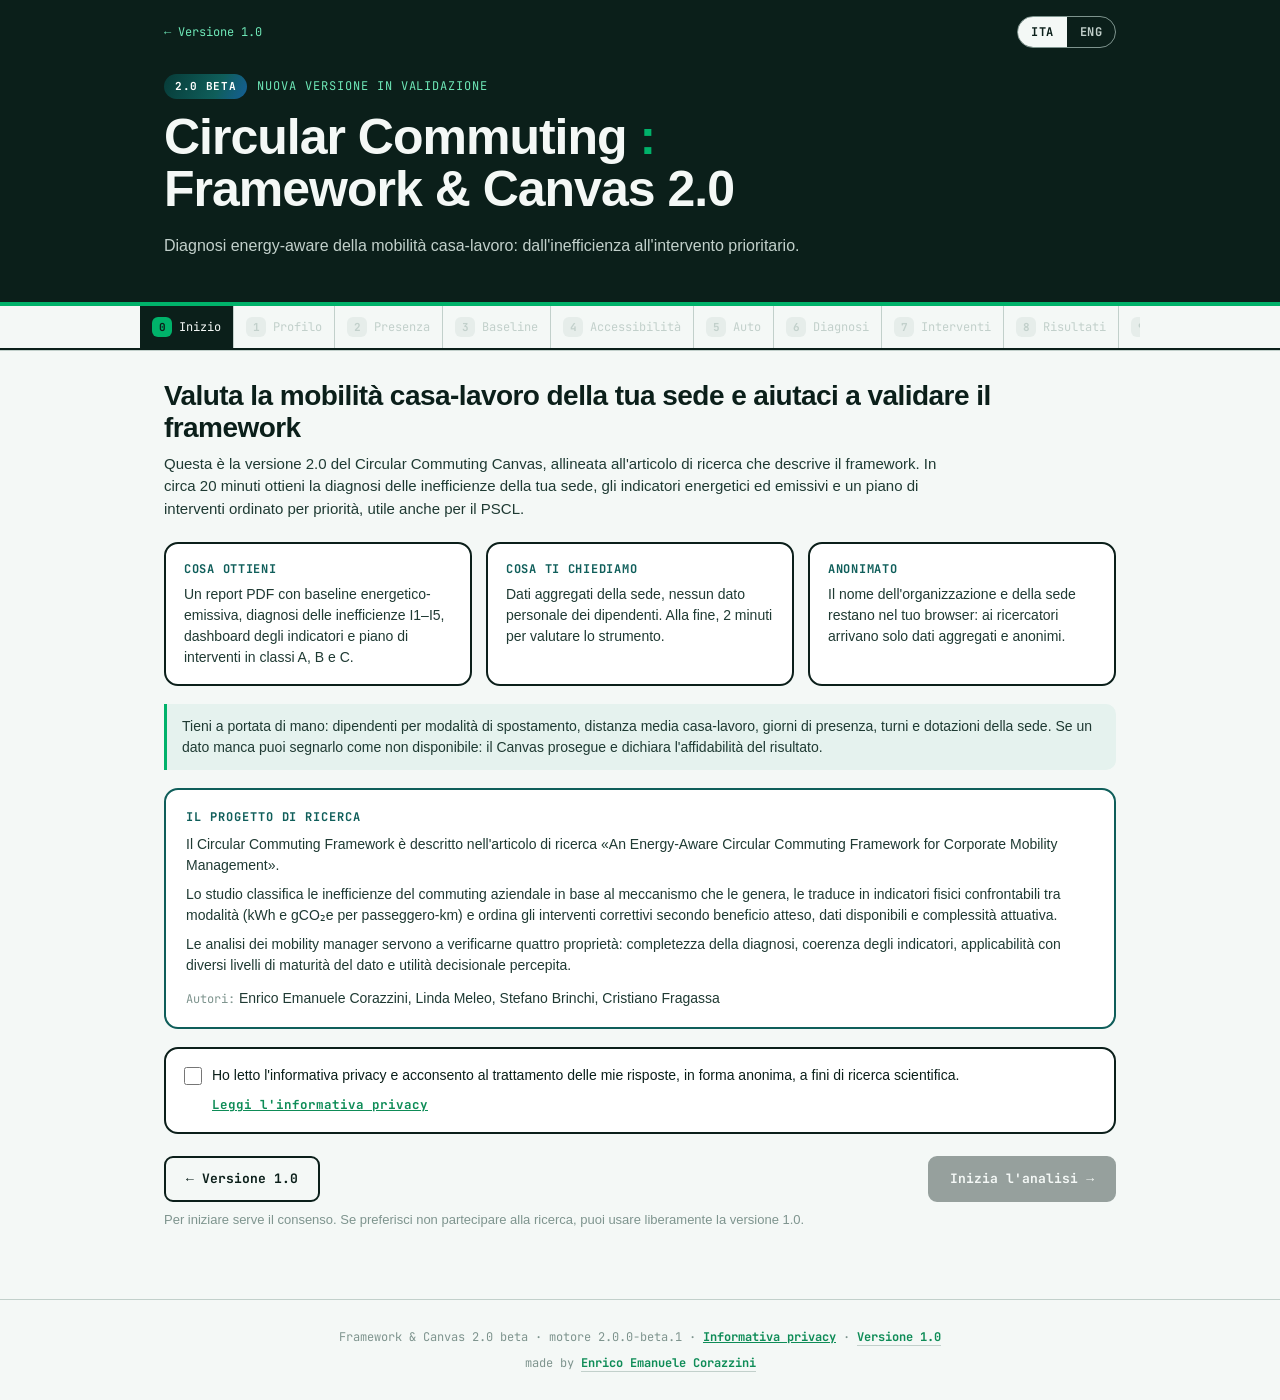
==== beta/index.html @ a517e2e7 "Beta 2.0 per la validazione del framework e banner in home - beta/: Canvas guidato in 10 passaggi, I" ====
<!DOCTYPE html>
<html lang="it">
<head>
<meta charset="UTF-8">
<meta name="viewport" content="width=device-width, initial-scale=1.0">
<title>Circular Commuting Framework &amp; Canvas 2.0 beta</title>
<meta name="description" content="Diagnosi energy-aware della mobilità casa-lavoro e prioritizzazione degli interventi. Versione 2.0 in validazione con i mobility manager.">
<link rel="preload" href="../assets/fonts/inter-400.woff2" as="font" type="font/woff2" crossorigin>
<link rel="preload" href="../assets/fonts/inter-800.woff2" as="font" type="font/woff2" crossorigin>
<link rel="stylesheet" href="beta.css">
</head>
<body>

<header class="top">
  <div class="wrap top-row">
    <a class="backlink" href="../" data-i18n="hero.v1">← Versione 1.0</a>
    <div class="lang" role="group" aria-label="Lingua / Language">
      <button type="button" data-lang="it" aria-pressed="true">ITA</button><button type="button" data-lang="en" aria-pressed="false">ENG</button>
    </div>
  </div>
  <div class="wrap hero">
    <div class="eyebrow"><span class="beta-pill">2.0 beta</span><span data-i18n="hero.eyebrow">nuova versione in validazione</span></div>
    <h1>Circular Commuting <span class="c">:</span><br>Framework &amp; Canvas 2.0</h1>
    <p class="sub" data-i18n="hero.sub">Diagnosi energy-aware della mobilità casa-lavoro: dall'inefficienza all'intervento prioritario.</p>
  </div>
</header>

<nav class="stepper" id="stepper" aria-label="Canvas"></nav>

<main class="wrap" id="app">
  <noscript><p class="empty">Per usare il Canvas serve JavaScript. / JavaScript is required to use the Canvas.</p></noscript>
</main>

<footer>
  <div><span data-i18n="footer.beta"></span> · <button type="button" class="linkbtn inline" data-action="privacy" data-i18n="footer.privacy">Informativa privacy</button> · <a href="../" data-i18n="footer.v1">Versione 1.0</a></div>
  <div class="made">made by <a href="https://linktr.ee/corazzini" target="_blank" rel="noopener">Enrico Emanuele Corazzini</a></div>
</footer>

<dialog id="privacy" aria-labelledby="privacy-title"></dialog>
<div id="print-root"></div>

<script src="engine.js"></script>
<script src="i18n.js"></script>
<script src="app.js"></script>
</body>
</html>
---- beta/beta.css ----
/* Circular Commuting 2.0 beta — stesso design system della versione 1.0 */
@font-face{font-family:'Inter';font-style:normal;font-weight:400;font-display:swap;src:url(../assets/fonts/inter-400.woff2) format('woff2')}
@font-face{font-family:'Inter';font-style:normal;font-weight:500;font-display:swap;src:url(../assets/fonts/inter-500.woff2) format('woff2')}
@font-face{font-family:'Inter';font-style:normal;font-weight:700;font-display:swap;src:url(../assets/fonts/inter-700.woff2) format('woff2')}
@font-face{font-family:'Inter';font-style:normal;font-weight:800;font-display:swap;src:url(../assets/fonts/inter-800.woff2) format('woff2')}
@font-face{font-family:'JetBrains Mono';font-style:normal;font-weight:400;font-display:swap;src:url(../assets/fonts/jetbrains-mono-400.woff2) format('woff2')}
@font-face{font-family:'JetBrains Mono';font-style:normal;font-weight:700;font-display:swap;src:url(../assets/fonts/jetbrains-mono-700.woff2) format('woff2')}

:root{
  --paper:#F4F8F6;--paper-deep:#E6EDEA;--ink:#0B1F1A;--ink-soft:#1F3A33;
  --stone:#7E948E;--stone-light:#C2D0CB;--signal:#00B26A;--signal-deep:#0E8C57;
  --mint:#6EE7B7;--forest:#0F5E5A;--forest-deep:#073B38;--forest-soft:#1A7B76;
  --lime:#C8FF6B;--sky:#2E8BFF;--sky-deep:#1A5FCF;--sky-soft:#BBE0FF;--ice:#E5F2EE;--coral:#FF7A59;
  --font:'Inter','Helvetica Neue',Arial,sans-serif;
  --mono:'JetBrains Mono',ui-monospace,'SF Mono',Menlo,monospace;
  --wave:linear-gradient(115deg,#073B38 0%,#0F5E5A 22%,#1A5FCF 45%,#1A7B76 68%,#0B7550 85%,#073B38 100%);
}
*{box-sizing:border-box;margin:0;padding:0}
body{font-family:var(--font);background:var(--paper);color:var(--ink);line-height:1.5;-webkit-font-smoothing:antialiased}
[hidden]{display:none!important}
.wrap{max-width:1000px;margin:0 auto;padding-inline:24px}
.mono{font-family:var(--mono)}
.eyebrow{font-family:var(--mono);font-size:12px;letter-spacing:.08em;text-transform:uppercase;color:var(--stone)}
a{color:var(--signal-deep)}
button,input,select,textarea{font:inherit;color:inherit}

/* ===== TESTATA ===== */
.top{background:var(--ink);color:var(--paper);border-bottom:4px solid var(--signal)}
.top-row{display:flex;justify-content:space-between;align-items:center;gap:12px;padding-block:16px 0}
.backlink{font-family:var(--mono);font-size:12px;color:var(--mint);text-decoration:none}
.backlink:hover{text-decoration:underline}
.lang{display:inline-flex;border:1.5px solid var(--stone);border-radius:999px;overflow:hidden}
.lang button{background:none;border:0;color:var(--stone-light);font-family:var(--mono);font-size:12px;font-weight:700;padding:6px 13px;cursor:pointer;letter-spacing:.04em}
.lang button[aria-pressed="true"]{background:var(--paper);color:var(--ink)}
.lang button:focus-visible{outline:2px solid var(--signal);outline-offset:-2px}
.hero{padding-block:26px 44px}
.hero h1{font-size:clamp(28px,5vw,50px);font-weight:800;letter-spacing:-.02em;line-height:1.05;margin-top:12px}
.hero h1 .c{color:var(--signal)}
.hero .sub{color:var(--stone-light);margin-top:18px;font-size:16px;max-width:680px;line-height:1.55}
.hero .eyebrow{color:var(--mint);display:flex;align-items:center;gap:10px;flex-wrap:wrap}
.beta-pill{display:inline-block;font-family:var(--mono);font-size:11px;font-weight:700;letter-spacing:.06em;text-transform:uppercase;color:#fff;
  padding:4px 11px;border-radius:999px;background:var(--wave);background-size:320% 100%;animation:ccWave 16s ease-in-out infinite alternate}
@keyframes ccWave{0%{background-position:0% 50%}100%{background-position:100% 50%}}

/* ===== STEPPER ===== */
.stepper{position:sticky;top:0;z-index:40;background:var(--paper);border-bottom:2px solid var(--ink);box-shadow:0 1px 0 var(--stone-light)}
.stepper ol{list-style:none;display:flex;max-width:1000px;margin:0 auto;overflow-x:auto;scrollbar-width:none}
.stepper ol::-webkit-scrollbar{display:none}
.stepper li{flex:1 0 auto}
.stepper button{width:100%;background:none;border:0;border-right:1px solid var(--stone-light);padding:11px 12px;font-family:var(--mono);font-size:12px;
  color:var(--ink-soft);cursor:pointer;white-space:nowrap;display:flex;gap:7px;align-items:center;justify-content:center}
.stepper li:last-child button{border-right:0}
.stepper .n{width:20px;height:20px;border-radius:6px;background:var(--paper-deep);display:inline-flex;align-items:center;justify-content:center;font-size:11px;font-weight:700}
.stepper button.done .n{background:var(--mint);color:var(--ink)}
.stepper button:hover:not(:disabled){background:var(--ice)}
.stepper button[aria-current="step"]{background:var(--ink);color:var(--paper)}
.stepper button[aria-current="step"] .n{background:var(--signal);color:var(--ink)}
.stepper button:disabled{color:var(--stone-light);cursor:default}

main.wrap{padding-block:30px 70px}
h2.sec{font-size:28px;font-weight:800;letter-spacing:-.02em;margin-bottom:8px;line-height:1.15}
.lead{color:var(--ink-soft);max-width:780px;margin-bottom:22px;font-size:15px}
.lead.small{font-size:14px;margin-bottom:16px}
.note{font-size:12.5px;color:var(--stone);margin-top:12px;line-height:1.45}
.empty{color:var(--stone);font-size:14px;font-style:italic;margin:10px 0}

/* ===== INTRO ===== */
.icards{display:grid;grid-template-columns:repeat(3,1fr);gap:14px;margin-top:6px}
.icard{border:2px solid var(--ink);border-radius:14px;background:#fff;padding:16px 18px}
.icard-t{font-family:var(--mono);font-size:12px;text-transform:uppercase;letter-spacing:.06em;color:var(--forest);font-weight:700;margin-bottom:6px}
.icard p{font-size:14px;color:var(--ink-soft)}
.tip{background:var(--ice);border-left:3px solid var(--signal);padding:12px 15px;border-radius:0 10px 10px 0;font-size:14px;color:var(--ink-soft);margin:18px 0}
.research{border:2px solid var(--forest);border-radius:14px;background:#fff;padding:18px 20px;margin:18px 0}
.research .eyebrow{color:var(--forest);font-weight:700}
.research p{font-size:14px;color:var(--ink-soft);margin-top:8px}
.authors{font-size:13.5px}
.authors .mono{font-size:12px;color:var(--stone)}
.resume{border:2px solid var(--sky);background:#F0F7FF;border-radius:14px;padding:14px 18px;margin-bottom:18px}
.resume p{font-size:14px;margin-bottom:10px}
.consent{border:2px solid var(--ink);border-radius:14px;background:#fff;padding:16px 18px;margin-top:18px;position:relative}
.check{display:flex;gap:10px;align-items:flex-start;cursor:pointer;font-size:14px}
.check input{width:18px;height:18px;margin-top:2px;accent-color:var(--signal-deep);flex-shrink:0}
.linkbtn{background:none;border:0;color:var(--signal-deep);font-family:var(--mono);font-size:12.5px;font-weight:700;text-decoration:underline;cursor:pointer;margin:10px 0 0 28px}
.linkbtn.inline{margin:0;font-size:12px}
.hp{position:absolute!important;left:-9999px!important;width:1px;height:1px;opacity:0}
.need{font-size:13px;color:var(--stone);margin-top:4px}

/* ===== BLOCCHI E CAMPI ===== */
.block{border:2px solid var(--ink);border-radius:14px;margin-bottom:10px;background:#fff;overflow:hidden}
.block-head{background:var(--forest-deep);color:var(--paper);padding:14px 20px;display:flex;align-items:center;gap:14px}
.block-head .bn{font-family:var(--mono);font-weight:700;background:var(--signal);color:var(--ink);width:36px;height:36px;border-radius:8px;
  display:flex;align-items:center;justify-content:center;font-size:15px;flex-shrink:0}
.block-head .bt{font-weight:700;font-size:17px;flex:1;line-height:1.25}
.block-head .bq{display:block;font-family:var(--mono);font-size:12px;color:var(--mint);font-weight:400;margin-top:3px}
.block-body{padding:20px}
.field{margin-bottom:14px}
.field label{display:block;font-size:13.5px;font-weight:500;margin-bottom:5px;color:var(--ink-soft)}
.field .hint{font-family:var(--mono);font-size:11px;color:var(--stone);font-weight:400}
.field input,.field select,.field textarea,textarea{width:100%;padding:9px 11px;border:1.5px solid var(--stone-light);border-radius:8px;
  font-family:var(--font);font-size:14px;background:var(--paper);color:var(--ink)}
input:focus,select:focus,textarea:focus{outline:none;border-color:var(--signal);background:#fff}
.grid2{display:grid;grid-template-columns:1fr 1fr;gap:0 14px}
.grid3{display:grid;grid-template-columns:1fr 1fr 1fr;gap:0 14px}
.formula{font-family:var(--mono);font-size:12.5px;background:var(--ice);border-left:3px solid var(--signal);padding:9px 13px;border-radius:0 8px 8px 0;margin:10px 0;color:var(--ink-soft)}
.warn{background:#FFF3EE;border:1.5px solid var(--coral);color:#8A3318;padding:10px 13px;border-radius:9px;font-size:13px;margin-top:12px;display:none}
.warn.show{display:block}
.sumline{font-size:12px;color:var(--stone);margin-top:8px}
.sumline .ok{color:var(--signal-deep);font-weight:700}
.sumline .bad{color:#C2410C;font-weight:700}

.radiocards{border:0;margin-top:10px}
.radiocards legend{font-size:14px;font-weight:600;margin-bottom:10px}
.radiocard{position:relative;display:flex;gap:12px;align-items:center;border:1.5px solid var(--stone-light);border-radius:10px;padding:10px 12px;margin-bottom:8px;cursor:pointer;background:var(--paper)}
.radiocard input{position:absolute;opacity:0;pointer-events:none}
.radiocard:focus-within{outline:2px solid var(--signal);outline-offset:1px}
.radiocard.on{border-color:var(--ink);background:#fff;box-shadow:inset 4px 0 0 var(--signal)}
.rc-n{font-family:var(--mono);font-weight:800;width:30px;height:30px;border-radius:8px;background:var(--forest);color:var(--lime);display:flex;align-items:center;justify-content:center;flex-shrink:0}
.rc-b{display:flex;flex-direction:column;font-size:13.5px;line-height:1.35}
.rc-b span{font-family:var(--mono);font-size:11.5px;color:var(--stone);margin-top:2px}

.scorerow{display:grid;grid-template-columns:1fr;gap:6px;padding:11px 0;border-bottom:1px solid var(--ice)}
.scorerow .lbl{font-size:13.5px;font-weight:500}
.scorerow select{padding:9px 10px;border:1.5px solid var(--stone-light);border-radius:7px;font-size:13.5px;background:var(--paper);width:100%}

.scoreout{margin-top:16px;padding:16px 18px;border-radius:12px;background:var(--ink);color:var(--paper);display:none;align-items:center;gap:18px;flex-wrap:wrap}
.scoreout .val{font-family:var(--mono);font-size:34px;font-weight:800;line-height:1}
.scoreout .val .u{font-size:15px;color:var(--stone-light)}
.scoreout .band{flex:1;min-width:180px}
.scoreout .band .name{font-weight:700;font-size:15px}
.scoreout .band .name.crit{color:var(--coral)}
.scoreout .band .name.good{color:var(--mint)}
.scoreout .band .name.mid{color:var(--lime)}
.scoreout .band .reco{font-size:12.5px;color:var(--stone-light);margin-top:3px;font-family:var(--mono)}
.scoreout .bar{flex-basis:100%;height:8px;border-radius:4px;background:rgba(255,255,255,.15);overflow:hidden;margin-top:4px}
.scoreout .bar i{display:block;height:100%;transition:width .3s}

/* baseline */
.tablewrap{overflow-x:auto;margin:10px 0;-webkit-overflow-scrolling:touch}
.grid-table{width:100%;border-collapse:collapse;font-size:13.5px;min-width:520px}
.grid-table th,.grid-table td{padding:6px 8px;border-bottom:1px solid var(--ice);text-align:left;vertical-align:middle}
.grid-table thead th{font-family:var(--mono);font-size:11.5px;color:var(--stone);font-weight:600}
.grid-table tbody th{font-weight:500}
.grid-table input{width:100%;min-width:72px;padding:7px 8px;border:1.5px solid var(--stone-light);border-radius:7px;font-family:var(--mono);font-size:13px;background:var(--paper)}
details.params{margin-top:14px;border:1.5px dashed var(--stone-light);border-radius:10px;padding:10px 12px}
details.params summary{cursor:pointer;font-family:var(--mono);font-size:12.5px;font-weight:700;color:var(--forest)}
.kpibox{display:grid;grid-template-columns:repeat(4,1fr);gap:12px;margin-top:16px}
.kpitile{border-radius:10px;padding:14px;text-align:center;background:var(--forest-deep);color:var(--paper)}
.kpitile .k{font-family:var(--mono);font-size:11px;color:var(--mint);text-transform:uppercase;letter-spacing:.03em}
.kpitile .v{font-family:var(--mono);font-size:24px;font-weight:800;margin-top:4px}
.kpitile .u{font-size:11px;color:var(--stone-light)}

/* diagnosi */
.diag-row{border:1.5px solid var(--stone-light);border-radius:11px;padding:13px 15px;margin-bottom:11px;background:#fff}
.diag-head{display:flex;align-items:center;gap:10px;margin-bottom:4px;flex-wrap:wrap}
.diag-code{font-family:var(--mono);font-weight:700;font-size:13px;color:var(--forest);flex-shrink:0}
.diag-name{font-weight:600;font-size:14.5px;flex:1}
.diag-badge{font-family:var(--mono);font-size:12px;font-weight:700;padding:3px 10px;border-radius:999px}
.diag-badge.b1{background:#EAF7F0;color:var(--signal-deep)}
.diag-badge.b2{background:#D8F0E4;color:var(--signal-deep)}
.diag-badge.b3{background:#FFF3CC;color:#7A5F00}
.diag-badge.b4{background:#FFE0D5;color:#8A3318}
.diag-badge.b5{background:#FFCFC2;color:#8A3318}
.diag-badge.na{background:var(--paper-deep);color:var(--stone)}
.diag-desc{font-size:13px;color:var(--ink-soft);margin-bottom:6px}
.diag-why{font-size:12.5px;color:var(--ink-soft);line-height:1.45;font-family:var(--mono)}
.diag-hint{font-family:var(--mono);font-size:11.5px;color:var(--sky-deep);margin-bottom:8px}
.diag-override{margin-top:9px;display:flex;align-items:center;gap:8px;flex-wrap:wrap;font-size:12.5px;color:var(--stone)}
.diag-override select{padding:6px 8px;border:1.5px solid var(--stone-light);border-radius:6px;font-size:12.5px;background:var(--paper)}
.diag-override input{flex:1;min-width:160px;padding:6px 8px;border:1.5px solid var(--stone-light);border-radius:6px;font-size:12.5px;background:var(--paper)}
.diag-row.edited{border-color:var(--sky)}
.diag-row.edited .diag-code::after{content:" ✎";color:var(--sky-deep)}
.rubric{border:0;margin-top:4px}
.rubric legend{font-family:var(--mono);font-size:11px;text-transform:uppercase;letter-spacing:.06em;color:var(--stone);margin-bottom:6px}
.rubric-opt{display:grid;grid-template-columns:18px 60px 1fr;gap:8px;align-items:center;padding:7px 10px;border:1.5px solid var(--stone-light);border-radius:8px;margin-bottom:6px;font-size:13px;cursor:pointer;background:var(--paper)}
.rubric-opt .mono{font-size:11.5px;color:var(--stone)}
.rubric-opt.on{border-color:var(--ink);background:#fff}
.rubric-opt input{accent-color:var(--signal-deep)}

/* interventi */
.family{margin:22px 0 8px}
.family-head{display:flex;gap:10px;align-items:center;margin-bottom:10px;flex-wrap:wrap}
.intv{border:2px solid var(--ink);border-radius:14px;margin-bottom:14px;background:#fff;overflow:hidden}
.intv.off{border-color:var(--stone-light)}
.ihead{display:flex;gap:10px;align-items:center;padding:12px 16px;background:var(--ice)}
.intv.off .ihead{background:var(--paper)}
.ihead .check{flex:1;align-items:center}
.iname{font-weight:600;font-size:14.5px}
.role{font-family:var(--mono);font-size:10.5px;padding:3px 8px;border-radius:999px;background:var(--paper-deep);color:var(--ink-soft);white-space:nowrap}
.role.primary{background:var(--mint);color:var(--ink)}
.qbody{padding:4px 16px 8px}
.lever{padding:12px 0 4px}
.lever label{font-size:13.5px;font-weight:600;display:block;margin-bottom:6px}
.lever-in{display:flex;align-items:center;gap:8px}
.lever-in input{width:96px;padding:8px 10px;border:1.5px solid var(--stone-light);border-radius:8px;font-family:var(--mono);background:var(--paper)}
.estimate{font-family:var(--mono);font-size:12px;color:var(--forest);background:var(--ice);border-radius:8px;padding:8px 10px;margin:10px 0 4px}
.estimate.muted{color:var(--ink-soft);background:var(--paper-deep)}
.qcard{padding:12px 0;border-bottom:1px solid var(--ice)}
.qcard:last-child{border-bottom:0}
.qcard .q-txt{display:block;font-size:14px;font-weight:600;margin-bottom:7px}
.qcard select{width:100%;padding:9px 11px;border:1.5px solid var(--stone-light);border-radius:8px;font-size:13.5px;background:var(--paper)}
.q-sub{font-family:var(--mono);font-size:11.5px;color:var(--stone);margin-top:5px}
.q-sub:empty{display:none}
.q-sub.alert{color:#8A3318;font-weight:700}
.tagdir{font-family:var(--mono);font-size:10px;padding:2px 7px;border-radius:999px;margin-left:6px;vertical-align:middle;font-weight:400}
.tagdir.up{background:var(--mint);color:var(--ink)}
.tagdir.down{background:#FFE0D5;color:#8A3318}
.ipiout{display:flex;align-items:center;gap:14px;margin:6px 16px 16px;padding:13px 16px;border-radius:10px;background:var(--ink);color:var(--paper);flex-wrap:wrap}
.ipiout .num{font-family:var(--mono);font-size:26px;font-weight:800}
.ipiout .verdict{flex:1;min-width:160px;font-size:13px;color:var(--stone-light)}
.ipiout.pending{background:var(--paper-deep)}
.ipiout.pending .verdict{color:var(--ink-soft)}
.prio{font-family:var(--mono);font-weight:700;font-size:12.5px;padding:5px 12px;border-radius:999px;white-space:nowrap}
.prio.A{background:var(--signal);color:var(--ink)}
.prio.B{background:var(--lime);color:var(--ink)}
.prio.C{background:var(--stone-light);color:var(--ink-soft)}

/* navigazione */
.stepnav{display:flex;justify-content:space-between;align-items:center;gap:12px;margin:22px 0 8px;flex-wrap:wrap}
.stepnav-mid{font-family:var(--mono);font-size:11.5px;color:var(--stone);text-align:center;flex:1}
.actions{display:flex;gap:12px;flex-wrap:wrap;margin-top:8px}
.btn{display:inline-block;padding:11px 20px;border-radius:9px;font-family:var(--mono);font-size:13px;font-weight:700;cursor:pointer;border:2px solid var(--ink);text-decoration:none;transition:.15s;text-align:center}
.btn.primary{background:var(--ink);color:var(--paper)}
.btn.primary:hover:not(:disabled){background:var(--forest)}
.btn.ghost{background:none;color:var(--ink)}
.btn.ghost:hover{background:var(--ice)}
.btn:disabled{opacity:.4;cursor:not-allowed}
.btn:focus-visible{outline:3px solid var(--signal);outline-offset:2px}

/* ===== REPORT ===== */
.report{border:2px solid var(--ink);border-radius:16px;overflow:hidden;background:#fff}
.rep-head{background:var(--ink);color:var(--paper);padding:24px 28px}
.rep-eyebrow{font-family:var(--mono);font-size:11px;letter-spacing:.1em;text-transform:uppercase;color:var(--mint)}
.rep-title{font-size:24px;font-weight:800;letter-spacing:-.01em;margin-top:10px;line-height:1.15}
.rep-date{font-family:var(--mono);font-size:12px;color:var(--stone-light);margin-top:8px}
.rep-section{padding:22px 28px;border-bottom:1px solid var(--paper-deep)}
.rep-h{font-family:var(--mono);font-size:12px;letter-spacing:.06em;text-transform:uppercase;color:var(--forest);font-weight:700;margin-bottom:14px}
.rep-h.sub{margin:20px 0 10px;color:var(--stone)}
.rep-scores{display:grid;grid-template-columns:repeat(3,1fr);gap:12px;margin:8px 0}
.rep-score{border:1.5px solid var(--stone-light);border-radius:11px;padding:12px 14px}
.rep-score .rs-lab{font-family:var(--mono);font-size:11px;color:var(--stone);text-transform:uppercase;letter-spacing:.03em}
.rep-score .rs-val{font-family:var(--mono);font-size:24px;font-weight:800;line-height:1.15;margin:3px 0 4px}
.rep-score .rs-band{font-size:12px;color:var(--ink-soft)}
.rep-score.crit .rs-val{color:#C2410C}
.rep-table{width:100%;border-collapse:collapse;font-size:13px;min-width:460px}
.rep-table th{font-family:var(--mono);font-size:11px;color:var(--stone);text-align:left;padding:6px 8px;border-bottom:1.5px solid var(--stone-light);font-weight:600}
.rep-table td{padding:6px 8px;border-bottom:1px solid var(--paper-deep)}
.rep-table td:not(:first-child),.rep-table th:not(:first-child){text-align:right}
.rep-table tfoot td{font-weight:700;border-bottom:0}
.rep-table select{padding:5px 8px;border:1.5px solid var(--stone-light);border-radius:6px;font-size:12.5px;background:var(--paper)}
.rep-ineff-item{display:flex;align-items:center;gap:12px;padding:9px 0;border-bottom:1px solid var(--paper-deep)}
.rep-ineff-item:last-of-type{border-bottom:0}
.ri-code{font-family:var(--mono);font-weight:700;color:var(--forest);width:30px;flex-shrink:0}
.ri-name{flex:1.4;font-size:13px;min-width:0}
.ri-bar{flex:1;height:12px;border-radius:6px;background:var(--paper-deep);overflow:hidden;min-width:70px}
.ri-bar i{display:block;height:100%;border-radius:6px}
.ri-val{font-family:var(--mono);font-weight:700;font-size:12.5px;width:120px;text-align:right;flex-shrink:0}
.tag{font-style:normal;font-family:var(--mono);font-size:10.5px;color:var(--sky-deep)}
.rep-ipi-row{display:flex;align-items:center;gap:12px;padding:10px 0;border-bottom:1px solid var(--paper-deep)}
.rep-ipi-row .rank{font-family:var(--mono);color:var(--stone);font-size:13px;width:26px;flex-shrink:0}
.rep-ipi-row .rname{flex:1;font-size:13.5px;font-weight:600}
.rep-ipi-row .rsub{display:block;font-family:var(--mono);font-size:11px;color:var(--stone);font-weight:400;margin-top:2px}
.rep-ipi-row .rnum{font-family:var(--mono);font-weight:800;font-size:16px;white-space:nowrap}
.rep-ipi-row .rnum.small{font-size:12.5px;font-weight:700}
.rep-ipi-row.d0 .rname{color:#8A3318}
.rep-foot{padding:16px 28px;background:var(--paper);font-family:var(--mono);font-size:11px;color:var(--stone);text-align:center}

/* ===== VALUTAZIONE ===== */
.likert,.yn{border:0;padding:12px 0;border-bottom:1px solid var(--ice)}
.likert legend,.yn legend{font-size:14.5px;font-weight:600;margin-bottom:8px;float:left;width:100%}
.likert-opts{clear:both;display:grid;grid-template-columns:repeat(5,1fr);gap:6px;max-width:420px}
.likert-opts label,.yn-opts label{position:relative}
.likert-opts input,.yn-opts input{position:absolute;opacity:0}
.likert-opts span,.yn-opts span{display:flex;align-items:center;justify-content:center;height:40px;border:1.5px solid var(--stone-light);border-radius:9px;font-family:var(--mono);font-weight:700;cursor:pointer;background:var(--paper)}
.yn-opts{clear:both;display:flex;gap:8px}
.yn-opts span{padding:0 20px}
.likert-opts input:checked+span,.yn-opts input:checked+span{background:var(--ink);color:var(--paper);border-color:var(--ink)}
.likert-opts input:focus-visible+span,.yn-opts input:focus-visible+span{outline:2px solid var(--signal);outline-offset:2px}
.likert-ends{display:flex;justify-content:space-between;gap:10px;max-width:420px;font-family:var(--mono);font-size:10.5px;color:var(--stone);margin-top:5px}
.yn textarea{margin-top:10px}
.contact{margin-top:16px;padding:14px;border:1.5px dashed var(--stone-light);border-radius:10px}
.contact .field{margin:12px 0 0}
.thanks{border:2px solid var(--ink);border-radius:16px;background:#fff;padding:28px}
.thanks .code{font-size:20px;font-weight:800;margin-top:16px}

/* ===== INFORMATIVA ===== */
dialog#privacy{border:0;border-radius:16px;padding:0;max-width:720px;width:calc(100% - 32px);max-height:calc(100% - 32px);margin:auto;box-shadow:0 20px 60px rgba(0,0,0,.35)}
dialog#privacy::backdrop{background:rgba(11,31,26,.55)}
.dlg{display:flex;flex-direction:column;max-height:calc(100vh - 32px)}
.dlg-head{display:flex;justify-content:space-between;align-items:center;background:var(--ink);color:var(--paper);padding:14px 20px}
.dlg-head h2{font-size:18px}
.dlg-x{background:none;border:0;color:var(--paper);font-size:28px;cursor:pointer;line-height:1;padding:0 4px}
.dlg-body{padding:4px 20px 18px;overflow:auto}
.dlg-body h3{font-size:14px;margin-top:16px}
.dlg-body p{font-size:13.5px;color:var(--ink-soft);margin-top:4px}
.request{margin-top:20px;border-top:2px solid var(--ink);padding-top:4px;position:relative}
.dlg-foot{padding:12px 20px;border-top:1px solid var(--stone-light);text-align:right}

footer{text-align:center;padding:28px 16px;color:var(--stone);font-family:var(--mono);font-size:12px;border-top:1px solid var(--stone-light)}
footer a{color:var(--signal-deep);font-weight:600;text-decoration:none;border-bottom:1px solid var(--stone-light)}
footer .made{margin-top:8px}

#print-root{display:none}

/* ===== MOBILE ===== */
@media(max-width:760px){
  .wrap{padding-inline:16px}
  .hero{padding-block:18px 30px}
  .hero .sub{font-size:14px}
  .stepper .l{display:none}
  .stepper [aria-current="step"] .l{display:inline}
  .icards{grid-template-columns:1fr}
  .grid2,.grid3{grid-template-columns:1fr}
  .kpibox{grid-template-columns:1fr 1fr}
  .rep-scores{grid-template-columns:1fr 1fr}
  .block-body{padding:16px}
  .block-head{padding:12px 15px}
  .rep-head,.rep-section{padding:18px}
  .ri-val{width:auto}
  .rep-ineff-item{flex-wrap:wrap}
  .ri-name{flex-basis:calc(100% - 42px)}
  .stepnav .btn{flex:1}
  .stepnav-mid{order:-1;flex-basis:100%}
  input,select,textarea{font-size:16px!important}
}
@media(max-width:420px){.rep-scores,.kpibox{grid-template-columns:1fr}}
@media (prefers-reduced-motion:reduce){.beta-pill{animation:none}}

/* ===== STAMPA: solo il report ===== */
@media print{
  @page{margin:14mm}
  body{background:#fff}
  body>*:not(#print-root){display:none!important}
  #print-root{display:block!important}
  .report{border:0;border-radius:0}
  .rep-head{background:#0B1F1A!important;-webkit-print-color-adjust:exact;print-color-adjust:exact}
  .rep-score,.ri-bar,.ri-bar i,.prio{-webkit-print-color-adjust:exact;print-color-adjust:exact}
  .rep-section{break-inside:avoid}
  .tablewrap{overflow:visible}
  .rep-table{min-width:0}
}
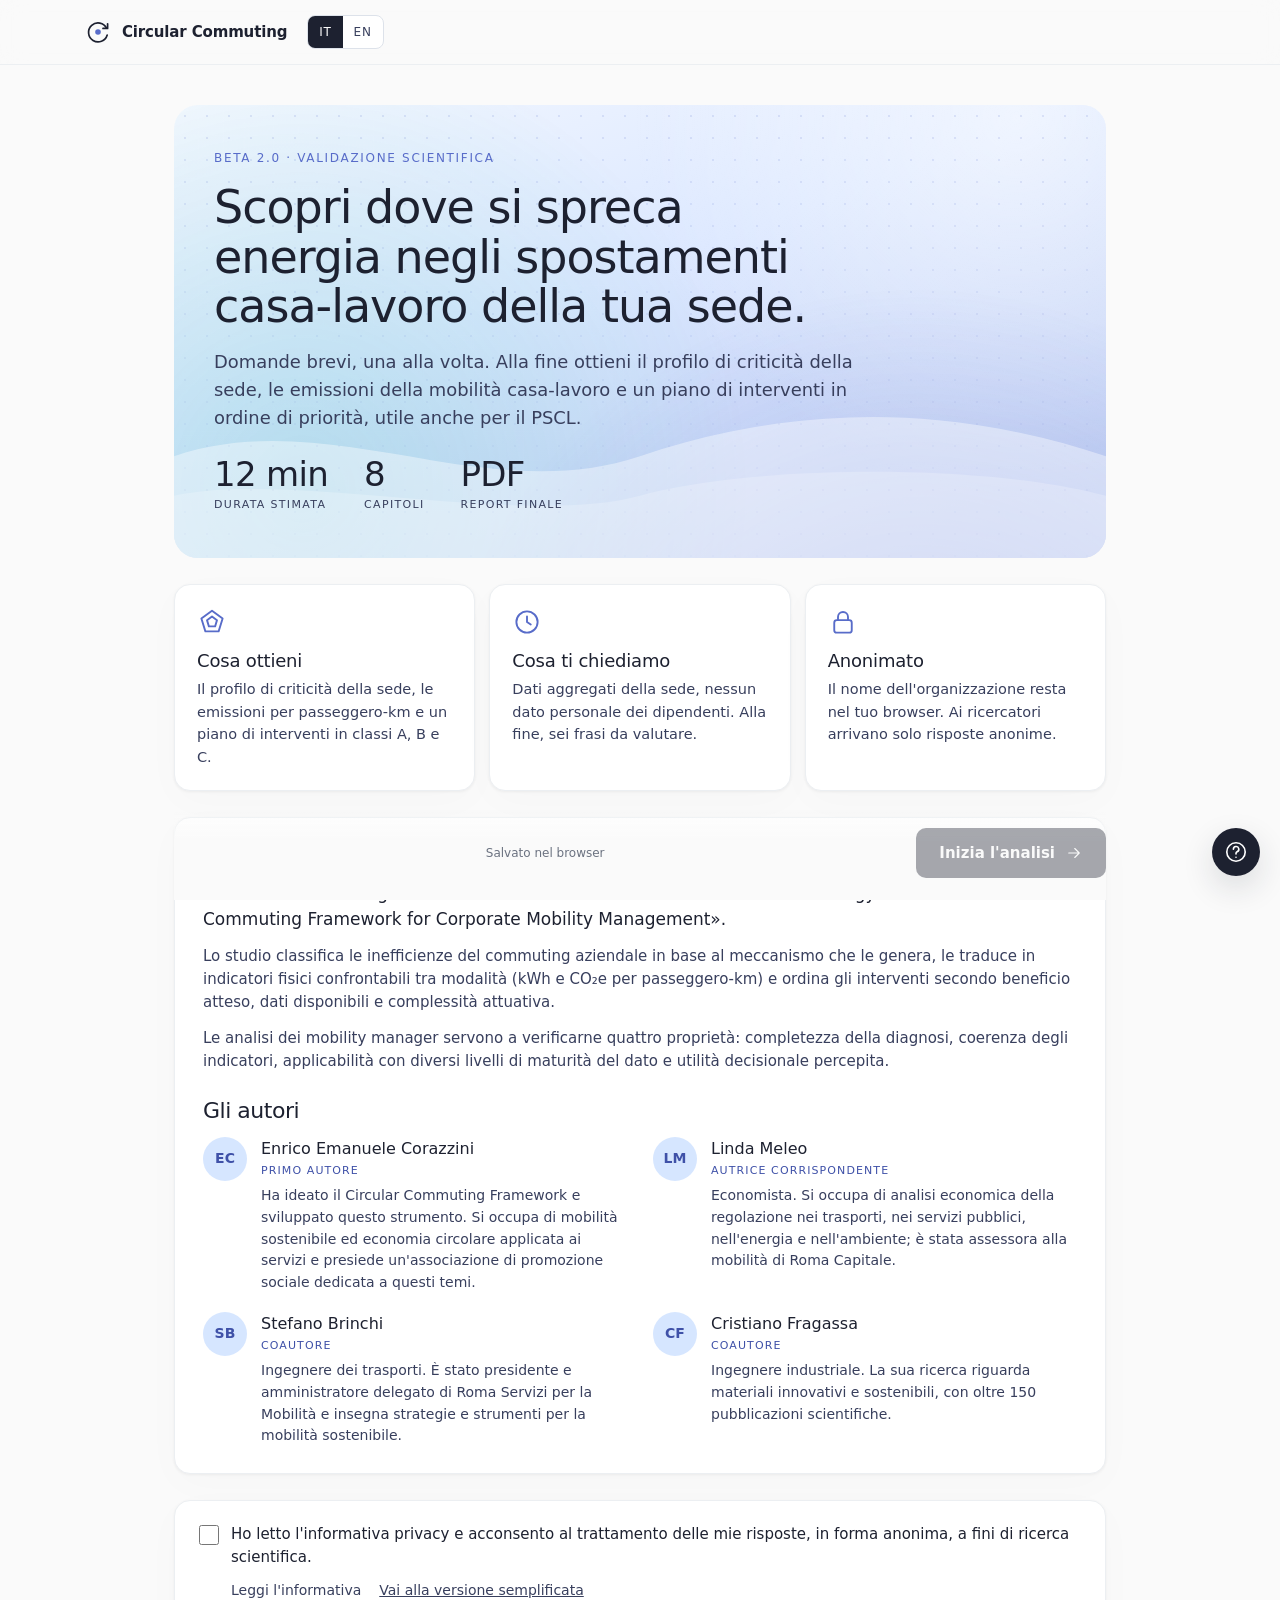
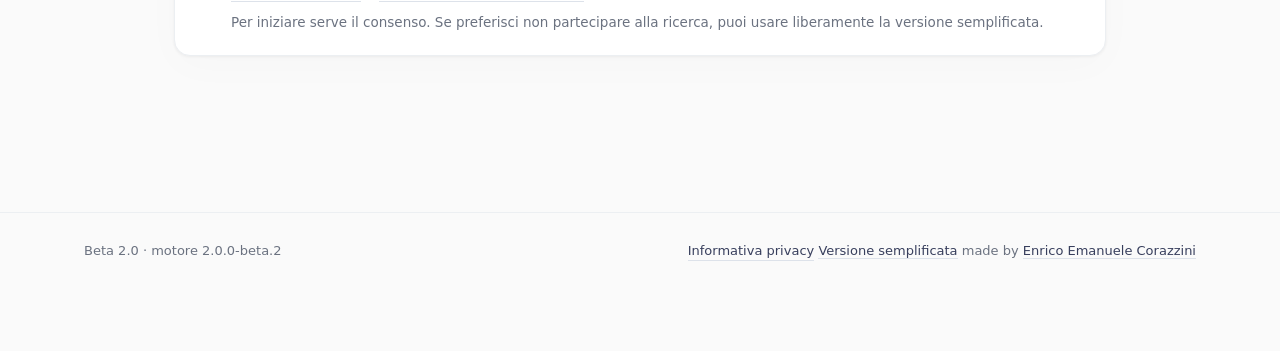
==== commit f7a3ac8f: "Nuovo design system e beta a domande singole - home: due percorsi a contrasto (versione semplificata" ====
--- a/beta/index.html
+++ b/beta/index.html
@@ -2,43 +2,66 @@
 <html lang="it">
 <head>
 <meta charset="UTF-8">
-<meta name="viewport" content="width=device-width, initial-scale=1.0">
-<title>Circular Commuting Framework &amp; Canvas 2.0 beta</title>
-<meta name="description" content="Diagnosi energy-aware della mobilità casa-lavoro e prioritizzazione degli interventi. Versione 2.0 in validazione con i mobility manager.">
-<link rel="preload" href="../assets/fonts/inter-400.woff2" as="font" type="font/woff2" crossorigin>
-<link rel="preload" href="../assets/fonts/inter-800.woff2" as="font" type="font/woff2" crossorigin>
+<meta name="viewport" content="width=device-width, initial-scale=1.0, viewport-fit=cover">
+<title>Circular Commuting · Beta 2.0</title>
+<meta name="description" content="Scopri dove si spreca energia negli spostamenti casa-lavoro della tua sede e quali interventi fare per primi. Versione in validazione scientifica.">
+<link rel="preload" href="../assets/fonts/inter-var-latin.woff2" as="font" type="font/woff2" crossorigin>
+<link rel="stylesheet" href="../assets/css/ccf.css">
 <link rel="stylesheet" href="beta.css">
 </head>
 <body>
 
-<header class="top">
-  <div class="wrap top-row">
-    <a class="backlink" href="../" data-i18n="hero.v1">← Versione 1.0</a>
-    <div class="lang" role="group" aria-label="Lingua / Language">
-      <button type="button" data-lang="it" aria-pressed="true">ITA</button><button type="button" data-lang="en" aria-pressed="false">ENG</button>
+<header class="topbar solid">
+  <div class="container row">
+    <a class="brand" id="brand-link" href="../">
+      <svg class="brand-mark" viewBox="0 0 28 28" aria-hidden="true"><path d="M22.6 10.2A9.5 9.5 0 1 0 23.2 17" fill="none" stroke="currentColor" stroke-width="1.7" stroke-linecap="round"/><path d="M23.6 5.8v4.6H19" fill="none" stroke="currentColor" stroke-width="1.7" stroke-linecap="round" stroke-linejoin="round"/><circle cx="14" cy="14" r="2.8" fill="#586CC9"/></svg>
+      <span class="brand-text">Circular Commuting</span>
+    </a>
+    <div class="rail" id="rail" hidden></div>
+    <div class="actions">
+      <div class="lang-switch" role="group" aria-label="Lingua / Language">
+        <button type="button" data-lang="it" aria-pressed="true">IT</button><button type="button" data-lang="en" aria-pressed="false">EN</button>
+      </div>
     </div>
-  </div>
-  <div class="wrap hero">
-    <div class="eyebrow"><span class="beta-pill">2.0 beta</span><span data-i18n="hero.eyebrow">nuova versione in validazione</span></div>
-    <h1>Circular Commuting <span class="c">:</span><br>Framework &amp; Canvas 2.0</h1>
-    <p class="sub" data-i18n="hero.sub">Diagnosi energy-aware della mobilità casa-lavoro: dall'inefficienza all'intervento prioritario.</p>
   </div>
 </header>
 
-<nav class="stepper" id="stepper" aria-label="Canvas"></nav>
-
-<main class="wrap" id="app">
-  <noscript><p class="empty">Per usare il Canvas serve JavaScript. / JavaScript is required to use the Canvas.</p></noscript>
+<main id="app" class="app">
+  <noscript><p class="container">Per usare la beta serve JavaScript. / JavaScript is required to use the beta.</p></noscript>
 </main>
 
-<footer>
-  <div><span data-i18n="footer.beta"></span> · <button type="button" class="linkbtn inline" data-action="privacy" data-i18n="footer.privacy">Informativa privacy</button> · <a href="../" data-i18n="footer.v1">Versione 1.0</a></div>
-  <div class="made">made by <a href="https://linktr.ee/corazzini" target="_blank" rel="noopener">Enrico Emanuele Corazzini</a></div>
+<footer class="site-footer">
+  <div class="container row">
+    <span data-i18n="footer.version">Beta 2.0</span>
+    <span class="foot-links">
+      <button type="button" class="linklike" data-act="privacy" data-i18n="footer.privacy">Informativa privacy</button>
+      <a href="../semplificato/" data-i18n="footer.lite">Versione semplificata</a>
+      <span>made by <a href="https://linktr.ee/corazzini" target="_blank" rel="noopener">Enrico Emanuele Corazzini</a></span>
+    </span>
+  </div>
 </footer>
+
+<button type="button" class="help-fab" id="help-fab" aria-haspopup="dialog" aria-controls="help-drawer">
+  <span class="pulse"></span>
+  <svg class="ico" viewBox="0 0 24 24" aria-hidden="true"><circle cx="12" cy="12" r="8.5"/><path d="M9.6 9.4a2.5 2.5 0 1 1 3.4 2.4c-.6.3-1 .9-1 1.6v.5"/><path d="M12 16.8h.01"/></svg>
+  <span class="sr-only">Cosa c'è in questa schermata?</span>
+</button>
+<div class="help-drawer" id="help-drawer" role="dialog" aria-modal="true" aria-labelledby="help-title">
+  <div class="help-backdrop" data-close-help></div>
+  <aside class="help-panel">
+    <div class="help-head">
+      <span class="eyebrow"><svg class="ico" viewBox="0 0 24 24" aria-hidden="true"><circle cx="12" cy="12" r="8.5"/><path d="M9.6 9.4a2.5 2.5 0 1 1 3.4 2.4c-.6.3-1 .9-1 1.6v.5"/><path d="M12 16.8h.01"/></svg><span id="help-eyebrow">Cosa c'è a schermo</span></span>
+      <button type="button" class="help-close" data-close-help aria-label="Chiudi"><svg class="ico" viewBox="0 0 24 24" aria-hidden="true"><path d="M6 6l12 12M18 6 6 18"/></svg></button>
+    </div>
+    <div class="help-body" id="help-body"></div>
+  </aside>
+</div>
 
 <dialog id="privacy" aria-labelledby="privacy-title"></dialog>
 <div id="print-root"></div>
 
+<script src="../assets/js/icons.js"></script>
+<script src="../assets/js/content.js"></script>
 <script src="engine.js"></script>
 <script src="i18n.js"></script>
 <script src="app.js"></script>
--- a/assets/css/ccf.css
+++ b/assets/css/ccf.css
@@ -0,0 +1,203 @@
+/*
+ * Circular Commuting — design system condiviso (home, beta, versione semplificata).
+ * Ispirato al sistema visivo di Wiseair: neutri freddi, Inter con titoli leggeri, bordi sottili,
+ * ombre quasi impercettibili. Segni propri: il mare in movimento, la griglia di punti, le icone a tratto 1.5.
+ * Documentazione: _dev/DESIGN-SYSTEM.md
+ */
+@font-face{font-family:'Inter';font-style:normal;font-weight:100 900;font-display:swap;src:url(../fonts/inter-var-latin.woff2) format('woff2');unicode-range:U+0000-00FF,U+0131,U+0152-0153,U+02BB-02BC,U+02C6,U+02DA,U+02DC,U+0304,U+0308,U+0329,U+2000-206F,U+20AC,U+2122,U+2191,U+2193,U+2212,U+2215,U+FEFF,U+FFFD}
+@font-face{font-family:'Inter';font-style:normal;font-weight:100 900;font-display:swap;src:url(../fonts/inter-var-latin-ext.woff2) format('woff2');unicode-range:U+0100-02BA,U+02BD-02C5,U+02C7-02CC,U+02CE-02D7,U+02DD-02FF,U+0304,U+0308,U+0329,U+1D00-1DBF,U+1E00-1E9F,U+1EF2-1EFF,U+2020,U+20A0-20AB,U+20AD-20C0,U+2113,U+2C60-2C7F,U+A720-A7FF}
+
+:root{
+  /* colore */
+  --ink:#1D2130;          /* testo principale, pulsanti primari */
+  --slate:#383F5D;        /* testo secondario */
+  --muted:#6B7280;        /* note, fonti */
+  --line:#ECEFF2;         /* bordi leggeri, fondi secondari */
+  --line-2:#DDE2EA;       /* bordi dei controlli */
+  --bg:#FAFAFA;           /* fondo pagina */
+  --surface:#FFFFFF;      /* carte */
+  --blue:#586CC9;         /* accento */
+  --blue-deep:#3F51A8;
+  --azure:#D6E6FF;        /* accento tenue */
+  --azure-2:#EEF4FF;
+  --teal:#14B8A6;         /* mobilità attiva, esiti positivi */
+  --teal-deep:#0F766E;
+  /* gravità, fasce 0–20 … 81–100 */
+  --sev1:#10B981; --sev2:#84CC16; --sev3:#F59E0B; --sev4:#F97316; --sev5:#DC2626;
+  /* forma */
+  --radius:8px; --radius-lg:12px; --radius-xl:16px; --radius-2xl:24px; --radius-pill:999px;
+  --shadow-card:0 1px 3px rgba(0,0,0,.05),0 10px 40px rgba(0,0,0,.02);
+  --shadow-float:0 12px 32px rgba(29,33,48,.14);
+  --focus:0 0 0 3px rgba(88,108,201,.3);
+  /* movimento */
+  --ease:cubic-bezier(0,0,.2,1); --ease-io:cubic-bezier(.4,0,.2,1);
+  --dur:.2s; --dur-slow:.4s;
+  /* tipografia */
+  --font:'Inter',ui-sans-serif,system-ui,-apple-system,'Segoe UI',Roboto,sans-serif;
+  --mono:ui-monospace,SFMono-Regular,Menlo,Consolas,monospace;
+  --heading:300;
+}
+
+*{box-sizing:border-box;margin:0;padding:0}
+html{-webkit-text-size-adjust:100%}
+body{font-family:var(--font);font-size:16px;line-height:1.5;color:var(--ink);background:var(--bg);
+  -webkit-font-smoothing:antialiased;text-rendering:optimizeLegibility;font-feature-settings:"ss01","cv11"}
+[hidden]{display:none!important}
+h1,h2,h3,h4{font-weight:var(--heading);letter-spacing:-.022em;line-height:1.08;color:var(--ink);text-wrap:balance}
+p{color:var(--slate);line-height:1.55}
+a{color:var(--blue-deep)}
+button,input,select,textarea{font:inherit;color:inherit}
+.num{font-variant-numeric:tabular-nums}
+.container{max-width:1160px;margin:0 auto;padding-inline:24px}
+.eyebrow{display:inline-flex;align-items:center;gap:10px;font-size:12px;font-weight:500;letter-spacing:.14em;text-transform:uppercase;color:var(--blue)}
+.eyebrow.light{color:var(--azure)}
+.lede{font-size:clamp(17px,1.4vw,20px);color:var(--slate);max-width:58ch}
+.muted{color:var(--muted)}
+.sr-only{position:absolute;width:1px;height:1px;overflow:hidden;clip:rect(0 0 0 0);white-space:nowrap}
+
+/* icone: tratto 1.5, estremità arrotondate, colore del testo */
+.ico{display:inline-block;width:24px;height:24px;flex-shrink:0;fill:none;stroke:currentColor;stroke-width:1.5;stroke-linecap:round;stroke-linejoin:round;vertical-align:middle}
+.ico .fill{fill:currentColor;stroke:none}
+
+/* pulsanti */
+.btn{display:inline-flex;align-items:center;justify-content:center;gap:10px;padding:12px 18px;border-radius:var(--radius);border:1px solid transparent;
+  font:600 14px/1.1 var(--font);cursor:pointer;text-decoration:none;white-space:nowrap;
+  transition:background var(--dur) var(--ease),color var(--dur) var(--ease),border-color var(--dur) var(--ease),transform var(--dur) var(--ease),box-shadow var(--dur) var(--ease)}
+.btn .ico{width:18px;height:18px}
+.btn-primary{background:var(--ink);color:#FAFAFA}
+.btn-primary:hover:not([disabled]){background:var(--slate)}
+.btn-ghost{background:transparent;color:var(--ink);border-color:var(--line-2)}
+.btn-ghost:hover:not([disabled]){background:var(--line)}
+.btn-light{background:#fff;color:var(--ink)}
+.btn-light:hover{background:var(--azure-2)}
+.btn-link{background:none;border:0;padding:0;color:var(--blue-deep);font-weight:500}
+.btn-lg{padding:15px 22px;font-size:15px;border-radius:10px}
+.btn:focus-visible{outline:none;box-shadow:var(--focus)}
+.btn[disabled]{opacity:.38;cursor:not-allowed}
+
+/* barra superiore */
+.topbar{position:sticky;top:0;z-index:50;background:rgba(250,250,250,.86);-webkit-backdrop-filter:saturate(180%) blur(12px);backdrop-filter:saturate(180%) blur(12px);border-bottom:1px solid transparent;transition:border-color var(--dur)}
+.topbar.scrolled,.topbar.solid{border-bottom-color:var(--line)}
+.topbar .row{display:flex;align-items:center;justify-content:space-between;gap:16px;height:64px}
+.brand{display:inline-flex;align-items:center;gap:10px;color:var(--ink);text-decoration:none;font-weight:600;font-size:15px;letter-spacing:-.01em;white-space:nowrap}
+.brand-mark{width:28px;height:28px;flex-shrink:0}
+.topbar .actions{display:flex;align-items:center;gap:10px}
+.lang-switch{display:inline-flex;border:1px solid var(--line-2);border-radius:var(--radius);overflow:hidden;height:34px;background:#fff}
+.lang-switch button{background:none;border:0;padding:0 11px;font:500 12px var(--font);letter-spacing:.06em;color:var(--slate);cursor:pointer}
+.lang-switch button[aria-pressed="true"]{background:var(--ink);color:#FAFAFA}
+.lang-switch button:focus-visible{outline:none;box-shadow:inset var(--focus)}
+
+/* carte */
+.card{background:var(--surface);border:1px solid var(--line);border-radius:var(--radius-xl);box-shadow:var(--shadow-card)}
+
+/* scelta a schede orizzontali con icona */
+.opts{display:grid;gap:12px}
+.opt{position:relative;display:flex;flex-direction:column;align-items:flex-start;gap:10px;min-height:100%;padding:16px 16px 15px;border:1px solid var(--line-2);border-radius:var(--radius-lg);
+  background:var(--surface);color:var(--ink);text-align:left;cursor:pointer;
+  transition:border-color var(--dur) var(--ease),box-shadow var(--dur) var(--ease),transform var(--dur) var(--ease),background var(--dur) var(--ease)}
+.opt:hover{border-color:var(--blue);transform:translateY(-2px);box-shadow:var(--shadow-card)}
+.opt:focus-visible{outline:none;box-shadow:var(--focus)}
+.opt[aria-pressed="true"]{border-color:var(--ink);box-shadow:inset 0 0 0 1px var(--ink);background:#fff}
+.opt .opt-ico{width:34px;height:34px;color:var(--blue);transition:transform var(--dur-slow) var(--ease)}
+.opt:hover .opt-ico,.opt[aria-pressed="true"] .opt-ico{transform:scale(1.08)}
+.opt .opt-label{font-size:14.5px;line-height:1.3;font-weight:500}
+.opt .opt-sub{font-size:12.5px;line-height:1.35;color:var(--muted)}
+.opt .opt-key{position:absolute;top:10px;right:12px;font-size:11px;color:var(--muted);font-variant-numeric:tabular-nums}
+.opt .opt-check{position:absolute;top:10px;right:10px;width:20px;height:20px;border-radius:50%;background:var(--ink);color:#fff;display:none;place-items:center}
+.opt .opt-check .ico{width:14px;height:14px;stroke-width:2}
+.opt[aria-pressed="true"] .opt-check{display:grid}
+.opt[aria-pressed="true"] .opt-key{display:none}
+.opt .opt-tag{display:inline-flex;align-items:center;gap:6px;font-size:11px;font-weight:500;letter-spacing:.04em;color:var(--blue-deep);background:var(--azure-2);border-radius:var(--radius-pill);padding:3px 8px}
+
+/* glifo di scala per le risposte ordinali */
+.scale{display:inline-flex;gap:4px}
+.scale i{width:8px;height:8px;border-radius:50%;background:var(--line-2);transition:background var(--dur) var(--ease)}
+.scale i.on{background:var(--blue)}
+.opt[aria-pressed="true"] .scale i.on{background:var(--ink)}
+
+/* etichette di gravità e priorità */
+.sev{display:inline-flex;align-items:center;gap:6px;padding:4px 10px;border-radius:var(--radius-pill);font-size:12px;font-weight:500;white-space:nowrap}
+.sev.b1{background:#E7F8F1;color:#047857}.sev.b2{background:#F2F8E3;color:#4D7C0F}.sev.b3{background:#FEF3C7;color:#92400E}
+.sev.b4{background:#FFEDD5;color:#9A3412}.sev.b5{background:#FEE2E2;color:#991B1B}.sev.na{background:var(--line);color:var(--muted)}
+.prio{display:inline-grid;place-items:center;min-width:30px;height:30px;padding:0 9px;border-radius:var(--radius-pill);font-weight:600;font-size:13px}
+.prio.A{background:var(--ink);color:#fff}.prio.B{background:var(--azure);color:var(--ink)}.prio.C{background:var(--line);color:var(--slate)}
+
+/* "Lo sapevi?" */
+.fact{position:relative;overflow:hidden;background:var(--surface);border:1px solid var(--line);border-radius:var(--radius-xl);box-shadow:var(--shadow-card);padding:22px 24px}
+.fact::after{content:"";position:absolute;right:-10px;top:-10px;width:140px;height:140px;background-image:radial-gradient(rgba(88,108,201,.22) 1.3px,transparent 1.5px);background-size:14px 14px;
+  -webkit-mask-image:radial-gradient(circle at 70% 30%,#000 0,transparent 70%);mask-image:radial-gradient(circle at 70% 30%,#000 0,transparent 70%);pointer-events:none}
+.fact .eyebrow .ico{width:16px;height:16px}
+.fact-big{margin-top:12px;font-weight:300;font-size:clamp(40px,5.2vw,64px);letter-spacing:-.035em;line-height:1;color:var(--ink);font-variant-numeric:tabular-nums}
+.fact-icon .ico{width:1em;height:1em;stroke-width:1.2;color:var(--blue)}
+.fact-text{margin-top:10px;font-size:15px;line-height:1.5;color:var(--slate);max-width:52ch}
+.fact-src{margin-top:12px;font-size:12px;color:var(--muted)}
+
+/* il mare in movimento */
+.sea{position:absolute;inset:0;overflow:hidden;background:linear-gradient(165deg,#DCE8FF 0%,#9DB0E8 34%,#586CC9 64%,#2C3354 100%)}
+.sea .blob{position:absolute;border-radius:50%;will-change:transform}
+.sea .b1{width:80vmax;height:80vmax;left:-30vmax;top:-10vmax;background:radial-gradient(circle,rgba(20,184,166,.40) 0,rgba(20,184,166,0) 62%);animation:seaDrift1 28s ease-in-out infinite alternate}
+.sea .b2{width:70vmax;height:70vmax;right:-28vmax;top:-34vmax;background:radial-gradient(circle,rgba(255,255,255,.55) 0,rgba(255,255,255,0) 60%);animation:seaDrift2 34s ease-in-out infinite alternate}
+.sea .b3{width:90vmax;height:90vmax;left:18%;bottom:-62vmax;background:radial-gradient(circle,rgba(29,33,48,.55) 0,rgba(29,33,48,0) 60%);animation:seaDrift3 31s ease-in-out infinite alternate}
+.sea .waves{position:absolute;left:0;bottom:-2px;width:200%;height:46%;opacity:.9}
+.sea .waves.w1{animation:seaWave 30s linear infinite}
+.sea .waves.w2{animation:seaWave 46s linear infinite reverse;height:34%;opacity:.7}
+.sea .waves path{fill:rgba(255,255,255,.07)}
+.sea .waves.w2 path{fill:rgba(214,230,255,.08)}
+.sea .grain{position:absolute;inset:0;background-image:radial-gradient(rgba(255,255,255,.22) 1px,transparent 1.2px);background-size:22px 22px;
+  -webkit-mask-image:linear-gradient(180deg,rgba(0,0,0,.9),rgba(0,0,0,.15));mask-image:linear-gradient(180deg,rgba(0,0,0,.9),rgba(0,0,0,.15))}
+@keyframes seaDrift1{from{transform:translate(0,0) scale(1)}to{transform:translate(14vmax,6vmax) scale(1.12)}}
+@keyframes seaDrift2{from{transform:translate(0,0) scale(1)}to{transform:translate(-12vmax,10vmax) scale(.92)}}
+@keyframes seaDrift3{from{transform:translate(0,0) scale(1)}to{transform:translate(-10vmax,-8vmax) scale(1.08)}}
+@keyframes seaWave{from{transform:translateX(0)}to{transform:translateX(-50%)}}
+
+/* griglia di punti */
+.dots-bg{background-image:radial-gradient(rgba(29,33,48,.075) 1.2px,transparent 1.4px);background-size:22px 22px}
+
+/* pulsante "?" e pannello di aiuto */
+.help-fab{position:fixed;right:20px;bottom:20px;z-index:60;width:48px;height:48px;border-radius:50%;border:0;background:var(--ink);color:#fff;box-shadow:var(--shadow-float);
+  cursor:pointer;display:grid;place-items:center;transition:transform var(--dur) var(--ease),background var(--dur) var(--ease)}
+.help-fab .ico{width:26px;height:26px}
+.help-fab:hover{transform:translateY(-2px);background:var(--slate)}
+.help-fab:focus-visible{outline:none;box-shadow:var(--focus),var(--shadow-float)}
+.help-fab .pulse{position:absolute;inset:0;border-radius:50%;box-shadow:0 0 0 0 rgba(88,108,201,.45);animation:helpPulse 2.6s var(--ease) 1.2s 2}
+@keyframes helpPulse{0%{box-shadow:0 0 0 0 rgba(88,108,201,.45)}100%{box-shadow:0 0 0 16px rgba(88,108,201,0)}}
+.help-drawer{position:fixed;inset:0;z-index:70;visibility:hidden}
+.help-drawer.open{visibility:visible}
+.help-backdrop{position:absolute;inset:0;background:rgba(29,33,48,.32);opacity:0;transition:opacity var(--dur-slow) var(--ease)}
+.help-panel{position:absolute;top:0;right:0;height:100%;width:min(440px,100%);background:#fff;box-shadow:-24px 0 60px rgba(29,33,48,.16);
+  transform:translateX(100%);transition:transform var(--dur-slow) var(--ease-io);display:flex;flex-direction:column}
+.help-drawer.open .help-backdrop{opacity:1}
+.help-drawer.open .help-panel{transform:none}
+.help-head{display:flex;align-items:center;justify-content:space-between;gap:12px;padding:18px 22px;border-bottom:1px solid var(--line)}
+.help-head .eyebrow .ico{width:16px;height:16px}
+.help-close{width:36px;height:36px;border-radius:var(--radius);border:1px solid var(--line-2);background:#fff;cursor:pointer;display:grid;place-items:center;color:var(--slate)}
+.help-close:hover{background:var(--line)}
+.help-body{padding:20px 22px 28px;overflow:auto}
+.help-body h3{font-size:22px;font-weight:400;letter-spacing:-.015em}
+.help-body p{margin-top:10px;font-size:15px}
+.help-body .help-fw{margin-top:22px;padding:14px 16px;border-radius:var(--radius-lg);background:var(--azure-2);color:var(--slate);font-size:14px;line-height:1.55}
+.help-body .help-fw strong{display:block;font-size:11px;letter-spacing:.14em;text-transform:uppercase;font-weight:500;color:var(--blue-deep);margin-bottom:6px}
+.help-body code{font-family:var(--mono);font-size:12.5px;background:#fff;border:1px solid var(--line);border-radius:6px;padding:1px 6px}
+@media(max-width:640px){
+  .help-panel{top:auto;bottom:0;height:auto;max-height:86vh;width:100%;border-radius:18px 18px 0 0;transform:translateY(100%)}
+  .help-fab{right:14px;bottom:14px}
+}
+
+/* piè di pagina */
+.site-footer{border-top:1px solid var(--line);padding:28px 0 90px;color:var(--muted);font-size:13px}
+.site-footer .row{display:flex;flex-wrap:wrap;gap:10px 24px;align-items:center;justify-content:space-between}
+.site-footer a{color:var(--slate);text-decoration:none;border-bottom:1px solid var(--line-2)}
+.site-footer a:hover{color:var(--ink)}
+.linklike{background:none;border:0;padding:0;cursor:pointer;color:var(--slate);border-bottom:1px solid var(--line-2);font-size:inherit}
+
+/* comparsa */
+@keyframes rise{from{opacity:0;transform:translateY(14px)}to{opacity:1;transform:none}}
+.rise{animation:rise .5s var(--ease) both}
+.rise-2{animation:rise .5s var(--ease) .08s both}
+.rise-3{animation:rise .5s var(--ease) .16s both}
+.rise-4{animation:rise .5s var(--ease) .24s both}
+
+@media(max-width:760px){.container{padding-inline:16px}}
+@media (prefers-reduced-motion:reduce){
+  *,*::before,*::after{animation-duration:.001ms!important;animation-iteration-count:1!important;transition-duration:.001ms!important}
+}
--- a/beta/beta.css
+++ b/beta/beta.css
@@ -1,340 +1,416 @@
-/* Circular Commuting 2.0 beta — stesso design system della versione 1.0 */
-@font-face{font-family:'Inter';font-style:normal;font-weight:400;font-display:swap;src:url(../assets/fonts/inter-400.woff2) format('woff2')}
-@font-face{font-family:'Inter';font-style:normal;font-weight:500;font-display:swap;src:url(../assets/fonts/inter-500.woff2) format('woff2')}
-@font-face{font-family:'Inter';font-style:normal;font-weight:700;font-display:swap;src:url(../assets/fonts/inter-700.woff2) format('woff2')}
-@font-face{font-family:'Inter';font-style:normal;font-weight:800;font-display:swap;src:url(../assets/fonts/inter-800.woff2) format('woff2')}
-@font-face{font-family:'JetBrains Mono';font-style:normal;font-weight:400;font-display:swap;src:url(../assets/fonts/jetbrains-mono-400.woff2) format('woff2')}
-@font-face{font-family:'JetBrains Mono';font-style:normal;font-weight:700;font-display:swap;src:url(../assets/fonts/jetbrains-mono-700.woff2) format('woff2')}
-
-:root{
-  --paper:#F4F8F6;--paper-deep:#E6EDEA;--ink:#0B1F1A;--ink-soft:#1F3A33;
-  --stone:#7E948E;--stone-light:#C2D0CB;--signal:#00B26A;--signal-deep:#0E8C57;
-  --mint:#6EE7B7;--forest:#0F5E5A;--forest-deep:#073B38;--forest-soft:#1A7B76;
-  --lime:#C8FF6B;--sky:#2E8BFF;--sky-deep:#1A5FCF;--sky-soft:#BBE0FF;--ice:#E5F2EE;--coral:#FF7A59;
-  --font:'Inter','Helvetica Neue',Arial,sans-serif;
-  --mono:'JetBrains Mono',ui-monospace,'SF Mono',Menlo,monospace;
-  --wave:linear-gradient(115deg,#073B38 0%,#0F5E5A 22%,#1A5FCF 45%,#1A7B76 68%,#0B7550 85%,#073B38 100%);
+/* Beta 2.0 — schermate a domanda singola. Token e componenti di base in ../assets/css/ccf.css */
+body{background:var(--bg)}
+.topbar .row{display:grid;grid-template-columns:auto 1fr auto;gap:20px}
+.app{max-width:980px;margin:0 auto;padding:40px 24px 40px;min-height:calc(100svh - 64px)}
+
+/* barra di avanzamento per capitoli */
+.rail{justify-self:center;width:min(460px,100%);display:flex;flex-direction:column;gap:7px}
+.rail-label{display:flex;gap:10px;justify-content:center;font-size:12px;color:var(--muted);white-space:nowrap;overflow:hidden}
+.rail-name{color:var(--ink);font-weight:500;overflow:hidden;text-overflow:ellipsis}
+.rail-bars{display:grid;grid-template-columns:repeat(9,1fr);gap:4px}
+.rail-bars i{display:block;height:4px;border-radius:2px;background:var(--line-2);overflow:hidden}
+.rail-bars b{display:block;height:100%;background:var(--blue);border-radius:2px;transition:width .5s var(--ease)}
+
+/* schermata */
+.screen{display:flex;flex-direction:column;gap:26px}
+.screen.enter{animation:screenIn .45s var(--ease) backwards}
+.screen.enter-back{animation:screenBack .45s var(--ease) backwards}
+@keyframes screenIn{from{opacity:0;transform:translateY(18px)}to{opacity:1;transform:none}}
+@keyframes screenBack{from{opacity:0;transform:translateY(-14px)}to{opacity:1;transform:none}}
+.q-head{display:flex;flex-direction:column;align-items:flex-start;gap:12px;max-width:760px}
+.q-title{font-size:clamp(28px,3.7vw,46px);outline:none}
+.q-sub{font-size:17px;color:var(--slate);max-width:62ch}
+.q-ico{width:52px;height:52px;border-radius:14px;background:var(--azure-2);color:var(--blue);display:grid;place-items:center}
+.q-ico .ico{width:30px;height:30px}
+.q-note{display:flex;gap:10px;align-items:flex-start;margin-top:4px;padding:12px 14px;border-radius:var(--radius-lg);background:var(--azure-2);color:var(--slate);font-size:14.5px;max-width:680px}
+.q-note .ico{width:20px;height:20px;color:var(--blue);margin-top:1px}
+
+/* opzioni */
+.opts.grid-5{grid-template-columns:repeat(5,minmax(0,1fr))}
+.opts.grid-4{grid-template-columns:repeat(4,minmax(0,1fr))}
+.opts.grid-3{grid-template-columns:repeat(3,minmax(0,1fr))}
+.opts.grid-2{grid-template-columns:repeat(2,minmax(0,1fr))}
+.opts.row-5{grid-template-columns:repeat(5,minmax(0,1fr))}
+.opts.row-5 .opt{min-height:132px;justify-content:space-between}
+.opts.row-5 .scale,.opts.col-5 .scale{order:-1}
+.opts.col-5{grid-template-columns:1fr;gap:10px;max-width:760px}
+.opts.col-5 .opt{flex-direction:row;align-items:center;gap:16px;padding:15px 48px 15px 18px}
+.opts.col-5 .opt-label{font-size:15.5px;font-weight:400}
+.opts.col-5 .opt-tag{margin-left:auto;flex-shrink:0}
+.opts.days .opt{align-items:center;text-align:center;padding:22px 12px}
+.opt-big{font-size:44px;font-weight:300;letter-spacing:-.03em;line-height:1;font-variant-numeric:tabular-nums}
+.opts.yesno .opt{align-items:center;justify-content:center;min-height:92px}
+.opts.yesno .opt-label{font-size:20px;font-weight:400}
+.opts.truth .opt-label{font-size:15px}
+
+.chips,.region-chips{display:flex;flex-wrap:wrap;gap:8px}
+.chip{border:1px solid var(--line-2);background:#fff;color:var(--ink);border-radius:var(--radius-pill);padding:9px 15px;font-size:14px;cursor:pointer;
+  transition:border-color var(--dur) var(--ease),background var(--dur) var(--ease),transform var(--dur) var(--ease)}
+.chip:hover{border-color:var(--blue);transform:translateY(-1px)}
+.chip.on,.chip[aria-pressed="true"]{background:var(--ink);border-color:var(--ink);color:#fff}
+.chip:focus-visible{outline:none;box-shadow:var(--focus)}
+.chip kbd{font:inherit;font-size:11px;opacity:.6;margin-left:6px}
+.dontknow-row{display:flex;justify-content:flex-start}
+.regions{display:flex;flex-direction:column;gap:18px}
+.region-label{font-size:12px;letter-spacing:.14em;text-transform:uppercase;color:var(--muted);margin-bottom:8px}
+
+/* numeri grandi e cursori */
+.bignum{display:flex;align-items:center;gap:12px;flex-wrap:wrap}
+.bignum-input{width:min(260px,60vw);font-size:clamp(44px,6vw,64px);font-weight:300;letter-spacing:-.03em;border:0;border-bottom:2px solid var(--line-2);background:transparent;padding:4px 6px;text-align:center;-moz-appearance:textfield}
+.bignum-input::-webkit-outer-spin-button,.bignum-input::-webkit-inner-spin-button{-webkit-appearance:none;margin:0}
+.bignum-input:focus{outline:none;border-bottom-color:var(--blue)}
+.bignum-unit{font-size:18px;color:var(--muted)}
+.step{width:48px;height:48px;border-radius:50%;border:1px solid var(--line-2);background:#fff;font-size:24px;line-height:1;cursor:pointer;color:var(--ink)}
+.step:hover{border-color:var(--blue)}
+.dial{max-width:620px}
+.dial-value{font-size:clamp(52px,8vw,84px);font-weight:300;letter-spacing:-.04em;line-height:1}
+.dial-value span{font-size:.35em;color:var(--muted);letter-spacing:0;margin-left:4px}
+.range{-webkit-appearance:none;appearance:none;width:100%;height:28px;background:transparent;margin-top:20px;cursor:pointer}
+.range::-webkit-slider-runnable-track{height:6px;border-radius:3px;background:linear-gradient(90deg,var(--blue),var(--azure))}
+.range::-moz-range-track{height:6px;border-radius:3px;background:linear-gradient(90deg,var(--blue),var(--azure))}
+.range::-webkit-slider-thumb{-webkit-appearance:none;width:26px;height:26px;margin-top:-10px;border-radius:50%;background:#fff;border:2px solid var(--ink);box-shadow:var(--shadow-float);transition:transform var(--dur) var(--ease)}
+.range::-moz-range-thumb{width:24px;height:24px;border-radius:50%;background:#fff;border:2px solid var(--ink)}
+.range:active::-webkit-slider-thumb{transform:scale(1.12)}
+.range.unset::-webkit-slider-thumb{border-color:var(--line-2);box-shadow:none}
+.range.unset::-moz-range-thumb{border-color:var(--line-2)}
+.range:focus-visible{outline:none}
+.range:focus-visible::-webkit-slider-thumb{box-shadow:var(--focus)}
+.range-ends{display:flex;justify-content:space-between;font-size:12px;color:var(--muted);margin-top:4px}
+
+/* presenza necessaria: barra divisa in tre */
+.split3{position:relative;display:flex;height:76px;border-radius:var(--radius-xl);overflow:visible;margin-top:6px;touch-action:none;user-select:none}
+.split3 .seg{position:relative;display:flex;align-items:center;justify-content:center;min-width:0;overflow:hidden;transition:width .12s linear}
+.split3 .seg-a{background:var(--ink);border-radius:var(--radius-xl) 0 0 var(--radius-xl)}
+.split3 .seg-b{background:var(--blue)}
+.split3 .seg-c{background:var(--teal);border-radius:0 var(--radius-xl) var(--radius-xl) 0}
+.split3 .seg-v{color:#fff;font-size:18px;font-weight:500;white-space:nowrap}
+.split3.preview .seg{opacity:.35}
+.handle{position:absolute;top:50%;width:34px;height:34px;margin:-17px 0 0 -17px;border-radius:50%;background:#fff;border:2px solid var(--ink);box-shadow:var(--shadow-float);cursor:ew-resize;touch-action:none;z-index:2}
+.handle::after{content:"";position:absolute;inset:9px 13px;border-left:2px solid var(--line-2);border-right:2px solid var(--line-2)}
+.handle:focus-visible{outline:none;box-shadow:var(--focus),var(--shadow-float)}
+.split-legend{display:grid;grid-template-columns:repeat(3,1fr);gap:12px}
+.leg{display:flex;align-items:center;gap:10px;font-size:14px;color:var(--slate)}
+.leg i{width:12px;height:12px;border-radius:4px;flex-shrink:0}
+.leg-a i{background:var(--ink)}.leg-b i{background:var(--blue)}.leg-c i{background:var(--teal)}
+.leg strong{margin-left:auto;font-weight:500;color:var(--ink)}
+.confirm-default{align-self:flex-start}
+
+/* mezzi */
+.modes-summary{padding:18px 20px;display:flex;flex-direction:column;gap:12px}
+.stack{display:flex;height:14px;border-radius:7px;overflow:hidden;background:var(--line)}
+.stack i{display:block;height:100%;transition:width .3s var(--ease)}
+.modes-meta{display:flex;flex-wrap:wrap;justify-content:space-between;gap:8px;font-size:14px;color:var(--slate)}
+.modes-meta .over{color:#B45309}
+.teaser{font-weight:500;color:var(--ink)}
+.modes-grid{display:grid;grid-template-columns:repeat(5,minmax(0,1fr));gap:12px}
+.mode-tile{display:flex;flex-direction:column;gap:10px;padding:14px;border:1px solid var(--line-2);border-radius:var(--radius-lg);background:#fff;transition:border-color var(--dur) var(--ease),box-shadow var(--dur) var(--ease)}
+.mode-tile.on{border-color:var(--ink);box-shadow:inset 0 0 0 1px var(--ink)}
+.mode-ico{color:var(--blue)}
+.mode-ico .ico{width:34px;height:34px}
+.mode-label{font-size:13.5px;font-weight:500;line-height:1.25;min-height:34px}
+.stepper{display:grid;grid-template-columns:30px 1fr 30px;align-items:center;border:1px solid var(--line-2);border-radius:var(--radius);overflow:hidden}
+.stepper button{height:34px;border:0;background:var(--bg);font-size:18px;cursor:pointer;color:var(--slate)}
+.stepper button:hover{background:var(--line)}
+.stepper input{width:100%;height:34px;border:0;text-align:center;font-size:15px;-moz-appearance:textfield;min-width:0}
+.stepper input::-webkit-outer-spin-button,.stepper input::-webkit-inner-spin-button{-webkit-appearance:none;margin:0}
+.stepper input:focus{outline:none;background:var(--azure-2)}
+.fill-rest{border:0;background:none;color:var(--blue-deep);font-size:12px;padding:0;cursor:pointer;text-align:left}
+.fill-rest:hover{text-decoration:underline}
+details.params{border:1px dashed var(--line-2);border-radius:var(--radius-lg);padding:12px 16px;background:#fff}
+details.params summary{cursor:pointer;font-size:14px;font-weight:500;color:var(--slate)}
+details.params p{margin:10px 0;font-size:13px}
+.table-wrap{overflow-x:auto;-webkit-overflow-scrolling:touch}
+.params-table,.mon-table{width:100%;border-collapse:collapse;font-size:13.5px;min-width:560px}
+.params-table th,.params-table td,.mon-table th,.mon-table td{padding:8px;border-bottom:1px solid var(--line);text-align:left}
+.params-table thead th,.mon-table thead th{font-size:11px;letter-spacing:.08em;text-transform:uppercase;color:var(--muted);font-weight:500}
+.params-table tbody th{font-weight:500}
+.params-table input{width:100%;min-width:74px;padding:7px 8px;border:1px solid var(--line-2);border-radius:6px;background:var(--bg)}
+.dist-card{padding:10px 20px}
+.dist-row{display:grid;grid-template-columns:40px minmax(120px,200px) 1fr 70px;gap:14px;align-items:center;padding:10px 0;border-bottom:1px solid var(--line)}
+.dist-row:last-child{border-bottom:0}
+.dist-row .range{margin-top:0}
+.dist-label{font-size:14px;font-weight:500}
+.dist-v{text-align:right;font-size:15px}
+
+/* intro, capitoli, ringraziamento */
+.hero-band,.chapter-hero{position:relative;overflow:hidden;border-radius:var(--radius-2xl);isolation:isolate;padding:44px 40px}
+.sea-soft{background:linear-gradient(160deg,#F4F8FF 0%,#DCE8FF 42%,#B9C8F2 100%)}
+.sea-soft .b1{background:radial-gradient(circle,rgba(20,184,166,.18) 0,rgba(20,184,166,0) 62%)}
+.sea-soft .b3{background:radial-gradient(circle,rgba(88,108,201,.28) 0,rgba(88,108,201,0) 60%)}
+.sea-soft .waves path{fill:rgba(255,255,255,.45)}
+.sea-soft .waves.w2 path{fill:rgba(255,255,255,.3)}
+.sea-soft .grain{background-image:radial-gradient(rgba(88,108,201,.16) 1px,transparent 1.2px)}
+.hero-band-inner{position:relative;z-index:1;display:flex;flex-direction:column;gap:16px;max-width:760px}
+.hero-band .lede{color:var(--slate)}
+.meta-row{display:flex;flex-wrap:wrap;gap:36px;margin-top:10px}
+.meta-v{font-size:34px;font-weight:300;letter-spacing:-.02em;line-height:1}
+.meta-l{margin-top:6px;font-size:11px;letter-spacing:.12em;text-transform:uppercase;color:var(--slate)}
+.intro-cards{display:grid;grid-template-columns:repeat(3,1fr);gap:14px}
+.intro-card{padding:22px}
+.intro-card .ico{width:30px;height:30px;color:var(--blue)}
+.intro-card h3{margin-top:14px;font-size:18px;font-weight:500;letter-spacing:-.01em}
+.intro-card p{margin-top:8px;font-size:14.5px}
+.research{padding:26px 28px}
+.research p{margin-top:12px;font-size:15px}
+.research .research-lead{font-size:17px;color:var(--ink)}
+.authors-title{margin-top:26px;font-size:22px;font-weight:400}
+.authors{margin-top:14px;display:grid;grid-template-columns:1fr 1fr;gap:18px 26px}
+.author{display:flex;gap:14px;align-items:flex-start}
+.avatar{flex-shrink:0;width:44px;height:44px;border-radius:50%;background:var(--azure);color:var(--blue-deep);display:grid;place-items:center;font-weight:600;font-size:14px}
+.author-name{font-weight:500}
+.author-role{margin-top:2px;font-size:11px;letter-spacing:.1em;text-transform:uppercase;color:var(--blue-deep)}
+.author p{margin-top:6px;font-size:14px}
+.consent{padding:22px 24px;position:relative}
+.check{display:flex;gap:12px;align-items:flex-start;cursor:pointer;font-size:15px;color:var(--ink)}
+.check input{width:20px;height:20px;margin-top:2px;accent-color:var(--ink);flex-shrink:0}
+.consent-links{display:flex;flex-wrap:wrap;gap:18px;margin:12px 0 0 32px;font-size:14px}
+.consent-need{margin:10px 0 0 32px;font-size:13.5px;color:var(--muted)}
+.hp{position:absolute!important;left:-9999px!important;width:1px;height:1px;opacity:0}
+.resume{display:flex;flex-wrap:wrap;gap:16px;align-items:center;justify-content:space-between;padding:18px 22px;border-color:var(--azure)}
+.resume p{margin-top:4px;font-size:14.5px}
+.resume-actions{display:flex;gap:10px;flex-wrap:wrap}
+.chapter-hero{min-height:260px;display:flex;align-items:flex-end}
+.chapter-inner{position:relative;z-index:1;display:flex;align-items:flex-end;gap:32px}
+.chapter-num{font-size:clamp(84px,12vw,150px);font-weight:200;letter-spacing:-.06em;line-height:.8;color:var(--blue)}
+.chapter-inner .q-title{margin-top:10px}
+.chapter-inner .lede{margin-top:12px}
+.chapter-meta{margin-top:14px;font-size:13px;color:var(--slate)}
+.kind-chapter .fact{max-width:760px}
+.note.warn{display:flex;gap:12px;align-items:flex-start;padding:14px 16px;border-radius:var(--radius-lg);background:#FFF7E6;border:1px solid #FDE3B0;color:#7A4B00;font-size:14.5px}
+.note.warn .ico{width:20px;height:20px;flex-shrink:0;margin-top:1px}
+
+/* diagnosi */
+.reason{display:flex;flex-direction:column;gap:8px;max-width:760px;font-size:14.5px;color:var(--slate)}
+.reason textarea,.field textarea,.field input,.name-fields input,.field select{width:100%;padding:12px 14px;border:1px solid var(--line-2);border-radius:var(--radius);background:#fff;font-size:15px}
+.reason textarea:focus,.field textarea:focus,.field input:focus,.name-fields input:focus{outline:none;border-color:var(--blue);box-shadow:var(--focus)}
+
+/* interventi */
+.iv-list{display:flex;flex-direction:column;gap:10px;max-width:820px}
+.iv-pick{display:flex;align-items:center;gap:16px;padding:16px 18px;border:1px solid var(--line-2);border-radius:var(--radius-lg);background:#fff;text-align:left;cursor:pointer;transition:border-color var(--dur) var(--ease),box-shadow var(--dur) var(--ease)}
+.iv-pick:hover{border-color:var(--blue)}
+.iv-pick[aria-pressed="true"]{border-color:var(--ink);box-shadow:inset 0 0 0 1px var(--ink)}
+.iv-pick-check{width:24px;height:24px;border-radius:7px;border:1.5px solid var(--line-2);display:grid;place-items:center;color:transparent;flex-shrink:0}
+.iv-pick[aria-pressed="true"] .iv-pick-check{background:var(--ink);border-color:var(--ink);color:#fff}
+.iv-pick-check .ico{width:16px;height:16px;stroke-width:2}
+.iv-pick-body{display:flex;flex-direction:column;gap:6px;flex:1}
+.iv-pick-name{font-size:15.5px;font-weight:500}
+.iv-pick-meta{display:flex;flex-wrap:wrap;align-items:center;gap:10px;font-size:13px;color:var(--muted)}
+.iv-pick-ico{width:28px;height:28px;color:var(--blue);flex-shrink:0}
+.pill{font-size:11px;letter-spacing:.06em;text-transform:uppercase;border-radius:var(--radius-pill);padding:3px 8px;background:var(--line);color:var(--slate)}
+.pill.primary{background:var(--azure);color:var(--blue-deep)}
+.iv-grid{display:grid;grid-template-columns:300px 1fr;gap:18px;align-items:start}
+.iv-estimate{padding:22px;position:sticky;top:84px}
+.iv-estimate .eyebrow .ico{width:16px;height:16px}
+.iv-dg{margin-top:14px;font-size:58px;font-weight:300;letter-spacing:-.04em;line-height:1}
+.iv-unit{margin-top:6px;font-size:14px;color:var(--slate)}
+.iv-pct{margin-top:4px;font-size:13px;color:var(--muted)}
+.lever{display:flex;flex-direction:column;gap:4px;margin-top:18px;padding-top:16px;border-top:1px solid var(--line);font-size:13px;color:var(--slate)}
+.lever .range{margin-top:4px}
+.iv-questions{display:flex;flex-direction:column;gap:12px}
+.qrow{padding:16px 18px;border:1px solid var(--line);border-radius:var(--radius-lg);background:#fff}
+.qrow-label{font-size:15px;font-weight:500;margin-bottom:12px}
+.chips5{display:grid;grid-template-columns:repeat(5,minmax(0,1fr));gap:8px}
+.c5{position:relative;display:flex;flex-direction:column;align-items:flex-start;gap:8px;padding:10px;border:1px solid var(--line-2);border-radius:var(--radius);background:#fff;cursor:pointer;text-align:left;font-size:12.5px;line-height:1.25;color:var(--ink);transition:border-color var(--dur) var(--ease),background var(--dur) var(--ease)}
+.c5:hover:not([disabled]){border-color:var(--blue)}
+.c5[aria-pressed="true"]{background:var(--ink);border-color:var(--ink);color:#fff}
+.c5[aria-pressed="true"] .scale i{background:rgba(255,255,255,.3)}
+.c5[aria-pressed="true"] .scale i.on{background:#fff}
+.c5 .ico{width:22px;height:22px}
+.c5.preset::after{content:"";position:absolute;top:8px;right:8px;width:6px;height:6px;border-radius:50%;background:var(--teal)}
+.c5[disabled]{opacity:.35;cursor:not-allowed}
+.qrow-note{margin-top:8px;font-size:12.5px;color:#8A5A00}
+.qrow-note:empty{display:none}
+details.more{border:1px solid var(--line);border-radius:var(--radius-lg);background:#fff}
+details.more summary{display:flex;justify-content:space-between;gap:12px;padding:14px 18px;cursor:pointer;font-size:14px;color:var(--slate);list-style:none}
+details.more summary::-webkit-details-marker{display:none}
+details.more summary strong{font-weight:500;color:var(--ink)}
+details.more summary::after{content:"+";color:var(--muted);margin-left:8px}
+details.more[open] summary::after{content:"−"}
+details.more .qrow{border:0;border-top:1px solid var(--line);border-radius:0 0 var(--radius-lg) var(--radius-lg)}
+details.more .qrow-label{display:none}
+.iv-result{display:flex;align-items:center;gap:16px;padding:18px 20px;border-radius:var(--radius-lg);background:var(--ink);color:#fff}
+.iv-result strong{display:block;font-weight:500}
+.iv-result span{font-size:14px;color:rgba(255,255,255,.75)}
+.iv-result .prio{min-width:44px;height:44px;font-size:18px}
+.iv-result.cls-A .prio{background:#fff;color:var(--ink)}
+.iv-result.pending{background:var(--line);color:var(--slate)}
+.iv-result.pending span{color:var(--slate)}
+
+/* risultati */
+.res-top{display:grid;grid-template-columns:1.25fr 1fr;gap:18px;align-items:stretch}
+.radar-card{padding:10px 8px;display:grid;place-items:center}
+.radar{width:100%;height:auto;max-height:470px}
+.radar .ring{fill:none;stroke:var(--line-2);stroke-width:1}
+.radar .ring.outer{stroke:#C9D1DE}
+.radar .spoke{stroke:var(--line);stroke-width:1}
+.radar .area{fill:rgba(88,108,201,.18);stroke:var(--blue);stroke-width:2;stroke-linejoin:round}
+.radar .vertex{fill:#fff;stroke-width:2.5}
+.radar .axis-label{font-family:var(--font);font-size:12.5px;fill:var(--slate)}
+.radar .axis-value{font-size:13px;font-weight:600;fill:var(--ink)}
+.radar .axis-short{display:none;font-family:var(--font);font-size:25px;font-weight:600;fill:var(--ink)}
+.radar-legend{display:none}
+.radar .shape.animate{animation:radarIn 1s var(--ease) .15s both}
+@keyframes radarIn{from{transform:scale(.15);opacity:0}to{transform:scale(1);opacity:1}}
+.res-side{display:flex;flex-direction:column;gap:14px}
+.prev{padding:22px;display:flex;flex-direction:column;align-items:flex-start;gap:10px}
+.prev .ico{width:34px;height:34px;color:var(--blue)}
+.prev h2{font-size:28px}
+.kpis{display:grid;grid-template-columns:1fr 1fr;gap:12px}
+.kpi{padding:16px;display:flex;flex-direction:column;gap:2px}
+.kpi .ico{width:22px;height:22px;color:var(--blue);margin-bottom:8px}
+.kpi-v{font-size:30px;font-weight:300;letter-spacing:-.02em;line-height:1.05}
+.kpi-l{margin-top:6px;font-size:13px;font-weight:500;color:var(--ink)}
+.kpi-u{font-size:12px;color:var(--muted)}
+.res-sec{display:flex;flex-direction:column;gap:14px}
+.res-sec h2{font-size:26px}
+.ineff-list{padding:6px 20px}
+.ineff-row{display:grid;grid-template-columns:32px minmax(160px,1.2fr) 1fr auto;gap:14px;align-items:center;padding:14px 0;border-bottom:1px solid var(--line)}
+.ineff-row:last-child{border-bottom:0}
+.ineff-row .ico{width:26px;height:26px;color:var(--blue)}
+.ineff-name{display:flex;flex-direction:column}
+.ineff-name span{font-size:12px;color:var(--muted)}
+.ineff-name strong{font-weight:500}
+.bar{height:10px;border-radius:5px;background:var(--line);overflow:hidden}
+.bar i{display:block;height:100%;border-radius:5px;transition:width .8s var(--ease)}
+.sevbg.b1{background:var(--sev1)}.sevbg.b2{background:var(--sev2)}.sevbg.b3{background:var(--sev3)}.sevbg.b4{background:var(--sev4)}.sevbg.b5{background:var(--sev5)}
+.plan{padding:6px 20px}
+.plan-row{display:grid;grid-template-columns:40px 1fr auto auto;gap:14px;align-items:center;padding:14px 0;border-bottom:1px solid var(--line)}
+.plan-row:last-child{border-bottom:0}
+.plan-row .rank{font-size:14px;color:var(--muted)}
+.plan-body{display:flex;flex-direction:column;gap:3px}
+.plan-body strong{font-weight:500}
+.plan-body span{font-size:13px;color:var(--muted)}
+.plan-row .ipi{font-size:20px;font-weight:300}
+.plan-row.d0 strong{color:#7A4B00}
+.mon-table select{padding:7px 8px;border:1px solid var(--line-2);border-radius:6px;background:#fff;font-size:13px}
+.small{font-size:13px}
+.name-card{padding:22px 24px;display:grid;grid-template-columns:1fr 1.3fr;gap:20px;align-items:center}
+.name-card h2{font-size:22px}
+.name-fields{display:grid;grid-template-columns:1fr 1fr;gap:12px}
+.name-fields label{display:flex;flex-direction:column;gap:6px;font-size:13px;color:var(--slate)}
+
+/* valutazione */
+.truth-head .statement{font-size:clamp(28px,4vw,48px);max-width:900px}
+.final-card{padding:24px;display:flex;flex-direction:column;gap:20px;max-width:760px}
+.field{display:flex;flex-direction:column;gap:10px}
+.field-label{font-size:15px;font-weight:500}
+.field-label em{font-style:normal;font-weight:400;color:var(--muted);font-size:13px}
+.form-msg{color:#B91C1C;font-size:14px}
+.form-msg:empty{display:none}
+.thanks-check{width:56px;height:56px;border-radius:50%;background:var(--ink);color:#fff;display:grid;place-items:center}
+.thanks-check .ico{width:30px;height:30px;stroke-width:2}
+.sync{font-size:14px;color:var(--slate)}
+.sync.ok{color:var(--teal-deep);font-weight:500}
+.thanks-card{padding:24px;display:flex;flex-direction:column;gap:10px}
+.thanks-card .code{font-size:22px;font-weight:500}
+.thanks-actions{display:flex;flex-wrap:wrap;gap:10px;margin:8px 0}
+
+/* navigazione */
+.q-nav{position:sticky;bottom:0;z-index:5;display:flex;align-items:center;justify-content:space-between;gap:14px;margin-top:26px;padding:18px 0 22px;
+  background:linear-gradient(180deg,rgba(250,250,250,0) 0,var(--bg) 34%)}
+.q-hint{flex:1;text-align:center;font-size:12px;color:var(--muted)}
+.help-fab{bottom:24px}
+/* sotto i 1180px la navigazione è una barra fissa in fondo e il "?" le sta sopra, senza sovrapporsi */
+@media(max-width:1180px){
+  .q-nav{position:fixed;left:0;right:0;bottom:0;margin:0;padding:12px max(16px,calc((100vw - 980px) / 2 + 24px)) calc(12px + env(safe-area-inset-bottom));
+    background:rgba(250,250,250,.94);-webkit-backdrop-filter:blur(10px);backdrop-filter:blur(10px);border-top:1px solid var(--line)}
+  .app{padding-bottom:120px}
+  .help-fab{bottom:calc(84px + env(safe-area-inset-bottom))}
+  .toast{bottom:150px}
 }
-*{box-sizing:border-box;margin:0;padding:0}
-body{font-family:var(--font);background:var(--paper);color:var(--ink);line-height:1.5;-webkit-font-smoothing:antialiased}
-[hidden]{display:none!important}
-.wrap{max-width:1000px;margin:0 auto;padding-inline:24px}
-.mono{font-family:var(--mono)}
-.eyebrow{font-family:var(--mono);font-size:12px;letter-spacing:.08em;text-transform:uppercase;color:var(--stone)}
-a{color:var(--signal-deep)}
-button,input,select,textarea{font:inherit;color:inherit}
-
-/* ===== TESTATA ===== */
-.top{background:var(--ink);color:var(--paper);border-bottom:4px solid var(--signal)}
-.top-row{display:flex;justify-content:space-between;align-items:center;gap:12px;padding-block:16px 0}
-.backlink{font-family:var(--mono);font-size:12px;color:var(--mint);text-decoration:none}
-.backlink:hover{text-decoration:underline}
-.lang{display:inline-flex;border:1.5px solid var(--stone);border-radius:999px;overflow:hidden}
-.lang button{background:none;border:0;color:var(--stone-light);font-family:var(--mono);font-size:12px;font-weight:700;padding:6px 13px;cursor:pointer;letter-spacing:.04em}
-.lang button[aria-pressed="true"]{background:var(--paper);color:var(--ink)}
-.lang button:focus-visible{outline:2px solid var(--signal);outline-offset:-2px}
-.hero{padding-block:26px 44px}
-.hero h1{font-size:clamp(28px,5vw,50px);font-weight:800;letter-spacing:-.02em;line-height:1.05;margin-top:12px}
-.hero h1 .c{color:var(--signal)}
-.hero .sub{color:var(--stone-light);margin-top:18px;font-size:16px;max-width:680px;line-height:1.55}
-.hero .eyebrow{color:var(--mint);display:flex;align-items:center;gap:10px;flex-wrap:wrap}
-.beta-pill{display:inline-block;font-family:var(--mono);font-size:11px;font-weight:700;letter-spacing:.06em;text-transform:uppercase;color:#fff;
-  padding:4px 11px;border-radius:999px;background:var(--wave);background-size:320% 100%;animation:ccWave 16s ease-in-out infinite alternate}
-@keyframes ccWave{0%{background-position:0% 50%}100%{background-position:100% 50%}}
-
-/* ===== STEPPER ===== */
-.stepper{position:sticky;top:0;z-index:40;background:var(--paper);border-bottom:2px solid var(--ink);box-shadow:0 1px 0 var(--stone-light)}
-.stepper ol{list-style:none;display:flex;max-width:1000px;margin:0 auto;overflow-x:auto;scrollbar-width:none}
-.stepper ol::-webkit-scrollbar{display:none}
-.stepper li{flex:1 0 auto}
-.stepper button{width:100%;background:none;border:0;border-right:1px solid var(--stone-light);padding:11px 12px;font-family:var(--mono);font-size:12px;
-  color:var(--ink-soft);cursor:pointer;white-space:nowrap;display:flex;gap:7px;align-items:center;justify-content:center}
-.stepper li:last-child button{border-right:0}
-.stepper .n{width:20px;height:20px;border-radius:6px;background:var(--paper-deep);display:inline-flex;align-items:center;justify-content:center;font-size:11px;font-weight:700}
-.stepper button.done .n{background:var(--mint);color:var(--ink)}
-.stepper button:hover:not(:disabled){background:var(--ice)}
-.stepper button[aria-current="step"]{background:var(--ink);color:var(--paper)}
-.stepper button[aria-current="step"] .n{background:var(--signal);color:var(--ink)}
-.stepper button:disabled{color:var(--stone-light);cursor:default}
-
-main.wrap{padding-block:30px 70px}
-h2.sec{font-size:28px;font-weight:800;letter-spacing:-.02em;margin-bottom:8px;line-height:1.15}
-.lead{color:var(--ink-soft);max-width:780px;margin-bottom:22px;font-size:15px}
-.lead.small{font-size:14px;margin-bottom:16px}
-.note{font-size:12.5px;color:var(--stone);margin-top:12px;line-height:1.45}
-.empty{color:var(--stone);font-size:14px;font-style:italic;margin:10px 0}
-
-/* ===== INTRO ===== */
-.icards{display:grid;grid-template-columns:repeat(3,1fr);gap:14px;margin-top:6px}
-.icard{border:2px solid var(--ink);border-radius:14px;background:#fff;padding:16px 18px}
-.icard-t{font-family:var(--mono);font-size:12px;text-transform:uppercase;letter-spacing:.06em;color:var(--forest);font-weight:700;margin-bottom:6px}
-.icard p{font-size:14px;color:var(--ink-soft)}
-.tip{background:var(--ice);border-left:3px solid var(--signal);padding:12px 15px;border-radius:0 10px 10px 0;font-size:14px;color:var(--ink-soft);margin:18px 0}
-.research{border:2px solid var(--forest);border-radius:14px;background:#fff;padding:18px 20px;margin:18px 0}
-.research .eyebrow{color:var(--forest);font-weight:700}
-.research p{font-size:14px;color:var(--ink-soft);margin-top:8px}
-.authors{font-size:13.5px}
-.authors .mono{font-size:12px;color:var(--stone)}
-.resume{border:2px solid var(--sky);background:#F0F7FF;border-radius:14px;padding:14px 18px;margin-bottom:18px}
-.resume p{font-size:14px;margin-bottom:10px}
-.consent{border:2px solid var(--ink);border-radius:14px;background:#fff;padding:16px 18px;margin-top:18px;position:relative}
-.check{display:flex;gap:10px;align-items:flex-start;cursor:pointer;font-size:14px}
-.check input{width:18px;height:18px;margin-top:2px;accent-color:var(--signal-deep);flex-shrink:0}
-.linkbtn{background:none;border:0;color:var(--signal-deep);font-family:var(--mono);font-size:12.5px;font-weight:700;text-decoration:underline;cursor:pointer;margin:10px 0 0 28px}
-.linkbtn.inline{margin:0;font-size:12px}
-.hp{position:absolute!important;left:-9999px!important;width:1px;height:1px;opacity:0}
-.need{font-size:13px;color:var(--stone);margin-top:4px}
-
-/* ===== BLOCCHI E CAMPI ===== */
-.block{border:2px solid var(--ink);border-radius:14px;margin-bottom:10px;background:#fff;overflow:hidden}
-.block-head{background:var(--forest-deep);color:var(--paper);padding:14px 20px;display:flex;align-items:center;gap:14px}
-.block-head .bn{font-family:var(--mono);font-weight:700;background:var(--signal);color:var(--ink);width:36px;height:36px;border-radius:8px;
-  display:flex;align-items:center;justify-content:center;font-size:15px;flex-shrink:0}
-.block-head .bt{font-weight:700;font-size:17px;flex:1;line-height:1.25}
-.block-head .bq{display:block;font-family:var(--mono);font-size:12px;color:var(--mint);font-weight:400;margin-top:3px}
-.block-body{padding:20px}
-.field{margin-bottom:14px}
-.field label{display:block;font-size:13.5px;font-weight:500;margin-bottom:5px;color:var(--ink-soft)}
-.field .hint{font-family:var(--mono);font-size:11px;color:var(--stone);font-weight:400}
-.field input,.field select,.field textarea,textarea{width:100%;padding:9px 11px;border:1.5px solid var(--stone-light);border-radius:8px;
-  font-family:var(--font);font-size:14px;background:var(--paper);color:var(--ink)}
-input:focus,select:focus,textarea:focus{outline:none;border-color:var(--signal);background:#fff}
-.grid2{display:grid;grid-template-columns:1fr 1fr;gap:0 14px}
-.grid3{display:grid;grid-template-columns:1fr 1fr 1fr;gap:0 14px}
-.formula{font-family:var(--mono);font-size:12.5px;background:var(--ice);border-left:3px solid var(--signal);padding:9px 13px;border-radius:0 8px 8px 0;margin:10px 0;color:var(--ink-soft)}
-.warn{background:#FFF3EE;border:1.5px solid var(--coral);color:#8A3318;padding:10px 13px;border-radius:9px;font-size:13px;margin-top:12px;display:none}
-.warn.show{display:block}
-.sumline{font-size:12px;color:var(--stone);margin-top:8px}
-.sumline .ok{color:var(--signal-deep);font-weight:700}
-.sumline .bad{color:#C2410C;font-weight:700}
-
-.radiocards{border:0;margin-top:10px}
-.radiocards legend{font-size:14px;font-weight:600;margin-bottom:10px}
-.radiocard{position:relative;display:flex;gap:12px;align-items:center;border:1.5px solid var(--stone-light);border-radius:10px;padding:10px 12px;margin-bottom:8px;cursor:pointer;background:var(--paper)}
-.radiocard input{position:absolute;opacity:0;pointer-events:none}
-.radiocard:focus-within{outline:2px solid var(--signal);outline-offset:1px}
-.radiocard.on{border-color:var(--ink);background:#fff;box-shadow:inset 4px 0 0 var(--signal)}
-.rc-n{font-family:var(--mono);font-weight:800;width:30px;height:30px;border-radius:8px;background:var(--forest);color:var(--lime);display:flex;align-items:center;justify-content:center;flex-shrink:0}
-.rc-b{display:flex;flex-direction:column;font-size:13.5px;line-height:1.35}
-.rc-b span{font-family:var(--mono);font-size:11.5px;color:var(--stone);margin-top:2px}
-
-.scorerow{display:grid;grid-template-columns:1fr;gap:6px;padding:11px 0;border-bottom:1px solid var(--ice)}
-.scorerow .lbl{font-size:13.5px;font-weight:500}
-.scorerow select{padding:9px 10px;border:1.5px solid var(--stone-light);border-radius:7px;font-size:13.5px;background:var(--paper);width:100%}
-
-.scoreout{margin-top:16px;padding:16px 18px;border-radius:12px;background:var(--ink);color:var(--paper);display:none;align-items:center;gap:18px;flex-wrap:wrap}
-.scoreout .val{font-family:var(--mono);font-size:34px;font-weight:800;line-height:1}
-.scoreout .val .u{font-size:15px;color:var(--stone-light)}
-.scoreout .band{flex:1;min-width:180px}
-.scoreout .band .name{font-weight:700;font-size:15px}
-.scoreout .band .name.crit{color:var(--coral)}
-.scoreout .band .name.good{color:var(--mint)}
-.scoreout .band .name.mid{color:var(--lime)}
-.scoreout .band .reco{font-size:12.5px;color:var(--stone-light);margin-top:3px;font-family:var(--mono)}
-.scoreout .bar{flex-basis:100%;height:8px;border-radius:4px;background:rgba(255,255,255,.15);overflow:hidden;margin-top:4px}
-.scoreout .bar i{display:block;height:100%;transition:width .3s}
-
-/* baseline */
-.tablewrap{overflow-x:auto;margin:10px 0;-webkit-overflow-scrolling:touch}
-.grid-table{width:100%;border-collapse:collapse;font-size:13.5px;min-width:520px}
-.grid-table th,.grid-table td{padding:6px 8px;border-bottom:1px solid var(--ice);text-align:left;vertical-align:middle}
-.grid-table thead th{font-family:var(--mono);font-size:11.5px;color:var(--stone);font-weight:600}
-.grid-table tbody th{font-weight:500}
-.grid-table input{width:100%;min-width:72px;padding:7px 8px;border:1.5px solid var(--stone-light);border-radius:7px;font-family:var(--mono);font-size:13px;background:var(--paper)}
-details.params{margin-top:14px;border:1.5px dashed var(--stone-light);border-radius:10px;padding:10px 12px}
-details.params summary{cursor:pointer;font-family:var(--mono);font-size:12.5px;font-weight:700;color:var(--forest)}
-.kpibox{display:grid;grid-template-columns:repeat(4,1fr);gap:12px;margin-top:16px}
-.kpitile{border-radius:10px;padding:14px;text-align:center;background:var(--forest-deep);color:var(--paper)}
-.kpitile .k{font-family:var(--mono);font-size:11px;color:var(--mint);text-transform:uppercase;letter-spacing:.03em}
-.kpitile .v{font-family:var(--mono);font-size:24px;font-weight:800;margin-top:4px}
-.kpitile .u{font-size:11px;color:var(--stone-light)}
-
-/* diagnosi */
-.diag-row{border:1.5px solid var(--stone-light);border-radius:11px;padding:13px 15px;margin-bottom:11px;background:#fff}
-.diag-head{display:flex;align-items:center;gap:10px;margin-bottom:4px;flex-wrap:wrap}
-.diag-code{font-family:var(--mono);font-weight:700;font-size:13px;color:var(--forest);flex-shrink:0}
-.diag-name{font-weight:600;font-size:14.5px;flex:1}
-.diag-badge{font-family:var(--mono);font-size:12px;font-weight:700;padding:3px 10px;border-radius:999px}
-.diag-badge.b1{background:#EAF7F0;color:var(--signal-deep)}
-.diag-badge.b2{background:#D8F0E4;color:var(--signal-deep)}
-.diag-badge.b3{background:#FFF3CC;color:#7A5F00}
-.diag-badge.b4{background:#FFE0D5;color:#8A3318}
-.diag-badge.b5{background:#FFCFC2;color:#8A3318}
-.diag-badge.na{background:var(--paper-deep);color:var(--stone)}
-.diag-desc{font-size:13px;color:var(--ink-soft);margin-bottom:6px}
-.diag-why{font-size:12.5px;color:var(--ink-soft);line-height:1.45;font-family:var(--mono)}
-.diag-hint{font-family:var(--mono);font-size:11.5px;color:var(--sky-deep);margin-bottom:8px}
-.diag-override{margin-top:9px;display:flex;align-items:center;gap:8px;flex-wrap:wrap;font-size:12.5px;color:var(--stone)}
-.diag-override select{padding:6px 8px;border:1.5px solid var(--stone-light);border-radius:6px;font-size:12.5px;background:var(--paper)}
-.diag-override input{flex:1;min-width:160px;padding:6px 8px;border:1.5px solid var(--stone-light);border-radius:6px;font-size:12.5px;background:var(--paper)}
-.diag-row.edited{border-color:var(--sky)}
-.diag-row.edited .diag-code::after{content:" ✎";color:var(--sky-deep)}
-.rubric{border:0;margin-top:4px}
-.rubric legend{font-family:var(--mono);font-size:11px;text-transform:uppercase;letter-spacing:.06em;color:var(--stone);margin-bottom:6px}
-.rubric-opt{display:grid;grid-template-columns:18px 60px 1fr;gap:8px;align-items:center;padding:7px 10px;border:1.5px solid var(--stone-light);border-radius:8px;margin-bottom:6px;font-size:13px;cursor:pointer;background:var(--paper)}
-.rubric-opt .mono{font-size:11.5px;color:var(--stone)}
-.rubric-opt.on{border-color:var(--ink);background:#fff}
-.rubric-opt input{accent-color:var(--signal-deep)}
-
-/* interventi */
-.family{margin:22px 0 8px}
-.family-head{display:flex;gap:10px;align-items:center;margin-bottom:10px;flex-wrap:wrap}
-.intv{border:2px solid var(--ink);border-radius:14px;margin-bottom:14px;background:#fff;overflow:hidden}
-.intv.off{border-color:var(--stone-light)}
-.ihead{display:flex;gap:10px;align-items:center;padding:12px 16px;background:var(--ice)}
-.intv.off .ihead{background:var(--paper)}
-.ihead .check{flex:1;align-items:center}
-.iname{font-weight:600;font-size:14.5px}
-.role{font-family:var(--mono);font-size:10.5px;padding:3px 8px;border-radius:999px;background:var(--paper-deep);color:var(--ink-soft);white-space:nowrap}
-.role.primary{background:var(--mint);color:var(--ink)}
-.qbody{padding:4px 16px 8px}
-.lever{padding:12px 0 4px}
-.lever label{font-size:13.5px;font-weight:600;display:block;margin-bottom:6px}
-.lever-in{display:flex;align-items:center;gap:8px}
-.lever-in input{width:96px;padding:8px 10px;border:1.5px solid var(--stone-light);border-radius:8px;font-family:var(--mono);background:var(--paper)}
-.estimate{font-family:var(--mono);font-size:12px;color:var(--forest);background:var(--ice);border-radius:8px;padding:8px 10px;margin:10px 0 4px}
-.estimate.muted{color:var(--ink-soft);background:var(--paper-deep)}
-.qcard{padding:12px 0;border-bottom:1px solid var(--ice)}
-.qcard:last-child{border-bottom:0}
-.qcard .q-txt{display:block;font-size:14px;font-weight:600;margin-bottom:7px}
-.qcard select{width:100%;padding:9px 11px;border:1.5px solid var(--stone-light);border-radius:8px;font-size:13.5px;background:var(--paper)}
-.q-sub{font-family:var(--mono);font-size:11.5px;color:var(--stone);margin-top:5px}
-.q-sub:empty{display:none}
-.q-sub.alert{color:#8A3318;font-weight:700}
-.tagdir{font-family:var(--mono);font-size:10px;padding:2px 7px;border-radius:999px;margin-left:6px;vertical-align:middle;font-weight:400}
-.tagdir.up{background:var(--mint);color:var(--ink)}
-.tagdir.down{background:#FFE0D5;color:#8A3318}
-.ipiout{display:flex;align-items:center;gap:14px;margin:6px 16px 16px;padding:13px 16px;border-radius:10px;background:var(--ink);color:var(--paper);flex-wrap:wrap}
-.ipiout .num{font-family:var(--mono);font-size:26px;font-weight:800}
-.ipiout .verdict{flex:1;min-width:160px;font-size:13px;color:var(--stone-light)}
-.ipiout.pending{background:var(--paper-deep)}
-.ipiout.pending .verdict{color:var(--ink-soft)}
-.prio{font-family:var(--mono);font-weight:700;font-size:12.5px;padding:5px 12px;border-radius:999px;white-space:nowrap}
-.prio.A{background:var(--signal);color:var(--ink)}
-.prio.B{background:var(--lime);color:var(--ink)}
-.prio.C{background:var(--stone-light);color:var(--ink-soft)}
-
-/* navigazione */
-.stepnav{display:flex;justify-content:space-between;align-items:center;gap:12px;margin:22px 0 8px;flex-wrap:wrap}
-.stepnav-mid{font-family:var(--mono);font-size:11.5px;color:var(--stone);text-align:center;flex:1}
-.actions{display:flex;gap:12px;flex-wrap:wrap;margin-top:8px}
-.btn{display:inline-block;padding:11px 20px;border-radius:9px;font-family:var(--mono);font-size:13px;font-weight:700;cursor:pointer;border:2px solid var(--ink);text-decoration:none;transition:.15s;text-align:center}
-.btn.primary{background:var(--ink);color:var(--paper)}
-.btn.primary:hover:not(:disabled){background:var(--forest)}
-.btn.ghost{background:none;color:var(--ink)}
-.btn.ghost:hover{background:var(--ice)}
-.btn:disabled{opacity:.4;cursor:not-allowed}
-.btn:focus-visible{outline:3px solid var(--signal);outline-offset:2px}
-
-/* ===== REPORT ===== */
-.report{border:2px solid var(--ink);border-radius:16px;overflow:hidden;background:#fff}
-.rep-head{background:var(--ink);color:var(--paper);padding:24px 28px}
-.rep-eyebrow{font-family:var(--mono);font-size:11px;letter-spacing:.1em;text-transform:uppercase;color:var(--mint)}
-.rep-title{font-size:24px;font-weight:800;letter-spacing:-.01em;margin-top:10px;line-height:1.15}
-.rep-date{font-family:var(--mono);font-size:12px;color:var(--stone-light);margin-top:8px}
-.rep-section{padding:22px 28px;border-bottom:1px solid var(--paper-deep)}
-.rep-h{font-family:var(--mono);font-size:12px;letter-spacing:.06em;text-transform:uppercase;color:var(--forest);font-weight:700;margin-bottom:14px}
-.rep-h.sub{margin:20px 0 10px;color:var(--stone)}
-.rep-scores{display:grid;grid-template-columns:repeat(3,1fr);gap:12px;margin:8px 0}
-.rep-score{border:1.5px solid var(--stone-light);border-radius:11px;padding:12px 14px}
-.rep-score .rs-lab{font-family:var(--mono);font-size:11px;color:var(--stone);text-transform:uppercase;letter-spacing:.03em}
-.rep-score .rs-val{font-family:var(--mono);font-size:24px;font-weight:800;line-height:1.15;margin:3px 0 4px}
-.rep-score .rs-band{font-size:12px;color:var(--ink-soft)}
-.rep-score.crit .rs-val{color:#C2410C}
-.rep-table{width:100%;border-collapse:collapse;font-size:13px;min-width:460px}
-.rep-table th{font-family:var(--mono);font-size:11px;color:var(--stone);text-align:left;padding:6px 8px;border-bottom:1.5px solid var(--stone-light);font-weight:600}
-.rep-table td{padding:6px 8px;border-bottom:1px solid var(--paper-deep)}
-.rep-table td:not(:first-child),.rep-table th:not(:first-child){text-align:right}
-.rep-table tfoot td{font-weight:700;border-bottom:0}
-.rep-table select{padding:5px 8px;border:1.5px solid var(--stone-light);border-radius:6px;font-size:12.5px;background:var(--paper)}
-.rep-ineff-item{display:flex;align-items:center;gap:12px;padding:9px 0;border-bottom:1px solid var(--paper-deep)}
-.rep-ineff-item:last-of-type{border-bottom:0}
-.ri-code{font-family:var(--mono);font-weight:700;color:var(--forest);width:30px;flex-shrink:0}
-.ri-name{flex:1.4;font-size:13px;min-width:0}
-.ri-bar{flex:1;height:12px;border-radius:6px;background:var(--paper-deep);overflow:hidden;min-width:70px}
-.ri-bar i{display:block;height:100%;border-radius:6px}
-.ri-val{font-family:var(--mono);font-weight:700;font-size:12.5px;width:120px;text-align:right;flex-shrink:0}
-.tag{font-style:normal;font-family:var(--mono);font-size:10.5px;color:var(--sky-deep)}
-.rep-ipi-row{display:flex;align-items:center;gap:12px;padding:10px 0;border-bottom:1px solid var(--paper-deep)}
-.rep-ipi-row .rank{font-family:var(--mono);color:var(--stone);font-size:13px;width:26px;flex-shrink:0}
-.rep-ipi-row .rname{flex:1;font-size:13.5px;font-weight:600}
-.rep-ipi-row .rsub{display:block;font-family:var(--mono);font-size:11px;color:var(--stone);font-weight:400;margin-top:2px}
-.rep-ipi-row .rnum{font-family:var(--mono);font-weight:800;font-size:16px;white-space:nowrap}
-.rep-ipi-row .rnum.small{font-size:12.5px;font-weight:700}
-.rep-ipi-row.d0 .rname{color:#8A3318}
-.rep-foot{padding:16px 28px;background:var(--paper);font-family:var(--mono);font-size:11px;color:var(--stone);text-align:center}
-
-/* ===== VALUTAZIONE ===== */
-.likert,.yn{border:0;padding:12px 0;border-bottom:1px solid var(--ice)}
-.likert legend,.yn legend{font-size:14.5px;font-weight:600;margin-bottom:8px;float:left;width:100%}
-.likert-opts{clear:both;display:grid;grid-template-columns:repeat(5,1fr);gap:6px;max-width:420px}
-.likert-opts label,.yn-opts label{position:relative}
-.likert-opts input,.yn-opts input{position:absolute;opacity:0}
-.likert-opts span,.yn-opts span{display:flex;align-items:center;justify-content:center;height:40px;border:1.5px solid var(--stone-light);border-radius:9px;font-family:var(--mono);font-weight:700;cursor:pointer;background:var(--paper)}
-.yn-opts{clear:both;display:flex;gap:8px}
-.yn-opts span{padding:0 20px}
-.likert-opts input:checked+span,.yn-opts input:checked+span{background:var(--ink);color:var(--paper);border-color:var(--ink)}
-.likert-opts input:focus-visible+span,.yn-opts input:focus-visible+span{outline:2px solid var(--signal);outline-offset:2px}
-.likert-ends{display:flex;justify-content:space-between;gap:10px;max-width:420px;font-family:var(--mono);font-size:10.5px;color:var(--stone);margin-top:5px}
-.yn textarea{margin-top:10px}
-.contact{margin-top:16px;padding:14px;border:1.5px dashed var(--stone-light);border-radius:10px}
-.contact .field{margin:12px 0 0}
-.thanks{border:2px solid var(--ink);border-radius:16px;background:#fff;padding:28px}
-.thanks .code{font-size:20px;font-weight:800;margin-top:16px}
-
-/* ===== INFORMATIVA ===== */
-dialog#privacy{border:0;border-radius:16px;padding:0;max-width:720px;width:calc(100% - 32px);max-height:calc(100% - 32px);margin:auto;box-shadow:0 20px 60px rgba(0,0,0,.35)}
-dialog#privacy::backdrop{background:rgba(11,31,26,.55)}
+
+.toast{position:fixed;left:50%;bottom:110px;transform:translate(-50%,20px);opacity:0;z-index:80;background:var(--ink);color:#fff;padding:12px 18px;border-radius:var(--radius-lg);font-size:14px;box-shadow:var(--shadow-float);transition:opacity var(--dur-slow) var(--ease),transform var(--dur-slow) var(--ease);pointer-events:none}
+.toast.show{opacity:1;transform:translate(-50%,0)}
+
+/* informativa */
+dialog#privacy{border:0;border-radius:var(--radius-xl);padding:0;max-width:720px;width:calc(100% - 32px);max-height:calc(100% - 32px);margin:auto;box-shadow:0 24px 70px rgba(29,33,48,.3)}
+dialog#privacy::backdrop{background:rgba(29,33,48,.4)}
 .dlg{display:flex;flex-direction:column;max-height:calc(100vh - 32px)}
-.dlg-head{display:flex;justify-content:space-between;align-items:center;background:var(--ink);color:var(--paper);padding:14px 20px}
-.dlg-head h2{font-size:18px}
-.dlg-x{background:none;border:0;color:var(--paper);font-size:28px;cursor:pointer;line-height:1;padding:0 4px}
-.dlg-body{padding:4px 20px 18px;overflow:auto}
-.dlg-body h3{font-size:14px;margin-top:16px}
-.dlg-body p{font-size:13.5px;color:var(--ink-soft);margin-top:4px}
-.request{margin-top:20px;border-top:2px solid var(--ink);padding-top:4px;position:relative}
-.dlg-foot{padding:12px 20px;border-top:1px solid var(--stone-light);text-align:right}
-
-footer{text-align:center;padding:28px 16px;color:var(--stone);font-family:var(--mono);font-size:12px;border-top:1px solid var(--stone-light)}
-footer a{color:var(--signal-deep);font-weight:600;text-decoration:none;border-bottom:1px solid var(--stone-light)}
-footer .made{margin-top:8px}
+.dlg-head{display:flex;justify-content:space-between;align-items:center;padding:18px 22px;border-bottom:1px solid var(--line)}
+.dlg-head h2{font-size:24px}
+.dlg-body{padding:6px 22px 24px;overflow:auto}
+.dlg-body h3{margin-top:18px;font-size:16px;font-weight:500;letter-spacing:0}
+.dlg-body p{margin-top:6px;font-size:14.5px}
+.dlg-authors{margin-top:18px}
+.request{margin-top:22px;padding-top:6px;border-top:1px solid var(--line);display:flex;flex-direction:column;gap:12px;position:relative}
+.grid2{display:grid;grid-template-columns:1fr 1fr;gap:12px}
 
 #print-root{display:none}
 
-/* ===== MOBILE ===== */
+/* mobile */
+@media(max-width:900px){
+  .opts.grid-5,.opts.grid-4{grid-template-columns:repeat(2,minmax(0,1fr))}
+  .opts.grid-3{grid-template-columns:repeat(2,minmax(0,1fr))}
+  .opts.row-5{grid-template-columns:1fr}
+  .opts.row-5 .opt{min-height:0;flex-direction:row;align-items:center;justify-content:flex-start;gap:14px;padding:14px 44px 14px 16px}
+  .opts.days{grid-template-columns:repeat(5,minmax(0,1fr))}
+  .opts.days .opt{padding:16px 6px}
+  .opts.days .opt-label{display:none}
+  .modes-grid{grid-template-columns:repeat(2,minmax(0,1fr))}
+  .intro-cards{grid-template-columns:1fr}
+  .authors{grid-template-columns:1fr}
+  .iv-grid,.res-top,.name-card{grid-template-columns:1fr}
+  .iv-estimate{position:static}
+  .chips5{grid-template-columns:1fr}
+  .c5{flex-direction:row;align-items:center;gap:12px}
+  .split-legend{grid-template-columns:1fr}
+}
 @media(max-width:760px){
-  .wrap{padding-inline:16px}
-  .hero{padding-block:18px 30px}
-  .hero .sub{font-size:14px}
-  .stepper .l{display:none}
-  .stepper [aria-current="step"] .l{display:inline}
-  .icards{grid-template-columns:1fr}
-  .grid2,.grid3{grid-template-columns:1fr}
-  .kpibox{grid-template-columns:1fr 1fr}
-  .rep-scores{grid-template-columns:1fr 1fr}
-  .block-body{padding:16px}
-  .block-head{padding:12px 15px}
-  .rep-head,.rep-section{padding:18px}
-  .ri-val{width:auto}
-  .rep-ineff-item{flex-wrap:wrap}
-  .ri-name{flex-basis:calc(100% - 42px)}
-  .stepnav .btn{flex:1}
-  .stepnav-mid{order:-1;flex-basis:100%}
-  input,select,textarea{font-size:16px!important}
+  .topbar .row{grid-template-columns:1fr auto;height:auto;padding-block:10px;row-gap:10px}
+  .rail{grid-column:1 / -1;grid-row:2;width:100%}
+  .brand-text{font-size:14px}
+  .app{padding:22px 16px 20px}
+  .hero-band,.chapter-hero{padding:28px 22px;border-radius:var(--radius-xl)}
+  .chapter-inner{flex-direction:column;align-items:flex-start;gap:8px}
+  .dist-row{grid-template-columns:34px 1fr 64px}
+  .dist-row .range{grid-column:1 / -1;grid-row:2}
+  .ineff-row{grid-template-columns:28px 1fr auto}
+  .ineff-row .bar{grid-column:1 / -1;grid-row:2}
+  .plan-row{grid-template-columns:32px 1fr auto}
+  .plan-row .ipi{display:none}
+  .name-fields,.grid2{grid-template-columns:1fr}
+  .q-hint{display:none}
+  .q-nav .btn-lg{padding:12px 16px}
+  .q-nav #next-btn{white-space:normal;text-align:left;line-height:1.25;flex:1;justify-content:space-between;max-width:280px}
+  .radar .axis-full{display:none}
+  .radar .axis-short{display:inline}
+  .radar-card{display:block}
+  .radar-legend{display:grid;grid-template-columns:1fr 1fr;gap:6px 14px;padding:4px 12px 12px;font-size:12.5px;line-height:1.35;color:var(--slate)}
+  .radar-legend strong{color:var(--ink);font-weight:600;margin-right:4px}
+  .meta-row{gap:22px}
 }
-@media(max-width:420px){.rep-scores,.kpibox{grid-template-columns:1fr}}
-@media (prefers-reduced-motion:reduce){.beta-pill{animation:none}}
-
-/* ===== STAMPA: solo il report ===== */
+
+/* stampa: solo il report */
 @media print{
   @page{margin:14mm}
   body{background:#fff}
   body>*:not(#print-root){display:none!important}
-  #print-root{display:block!important}
-  .report{border:0;border-radius:0}
-  .rep-head{background:#0B1F1A!important;-webkit-print-color-adjust:exact;print-color-adjust:exact}
-  .rep-score,.ri-bar,.ri-bar i,.prio{-webkit-print-color-adjust:exact;print-color-adjust:exact}
-  .rep-section{break-inside:avoid}
-  .tablewrap{overflow:visible}
-  .rep-table{min-width:0}
+  #print-root{display:block!important;font-family:var(--font);color:var(--ink)}
+  .rep-head{padding:0 0 14px;border-bottom:2px solid var(--ink)}
+  .rep-eyebrow{font-size:10px;letter-spacing:.14em;text-transform:uppercase;color:var(--blue-deep)}
+  .rep-title{margin-top:8px;font-size:24px;font-weight:400}
+  .rep-date{margin-top:4px;font-size:11px;color:var(--muted)}
+  .rep section{margin-top:18px;break-inside:avoid}
+  .rep h2{font-size:14px;font-weight:600;letter-spacing:.02em;margin-bottom:8px}
+  .rep-tiles{display:grid;grid-template-columns:repeat(3,1fr);gap:8px;margin:8px 0}
+  .rep-tile{border:1px solid var(--line-2);border-radius:8px;padding:8px 10px}
+  .rep-l{font-size:9.5px;letter-spacing:.08em;text-transform:uppercase;color:var(--muted)}
+  .rep-v{font-size:18px;font-weight:500}
+  .rep-s{font-size:9.5px;color:var(--slate)}
+  .rep-table{width:100%;border-collapse:collapse;font-size:10.5px;margin:6px 0}
+  .rep-table th,.rep-table td{padding:4px 6px;border-bottom:1px solid var(--line);text-align:left}
+  .rep-table th{font-size:9px;text-transform:uppercase;letter-spacing:.06em;color:var(--muted)}
+  .rep-table tfoot td{font-weight:600}
+  .rep-radar{max-width:360px;margin:0 auto}
+  .rep-radar .radar .axis-full{display:inline!important}
+  .rep-radar .radar .axis-short,.rep-radar .radar-legend{display:none!important}
+  .rep-radar .radar .ring{fill:none;stroke:#DDE2EA}.rep-radar .radar .spoke{stroke:#ECEFF2}
+  .rep-radar .radar .area{fill:rgba(88,108,201,.18);stroke:#586CC9;stroke-width:2}
+  .rep-radar .radar .vertex{fill:#fff;stroke-width:2.5}
+  .rep-radar .radar .axis-label{font-size:12px;fill:#383F5D}
+  .rep-radar .radar .axis-value{font-weight:600;fill:#1D2130}
+  .rep-h{font-size:11px;font-weight:600;margin-top:8px}
+  .rep-d0,.rep-note{font-size:10.5px}
+  .rep-foot{margin-top:18px;font-size:9.5px;color:var(--muted);text-align:center}
+  .prio{-webkit-print-color-adjust:exact;print-color-adjust:exact;min-width:20px;height:20px;font-size:10px}
 }
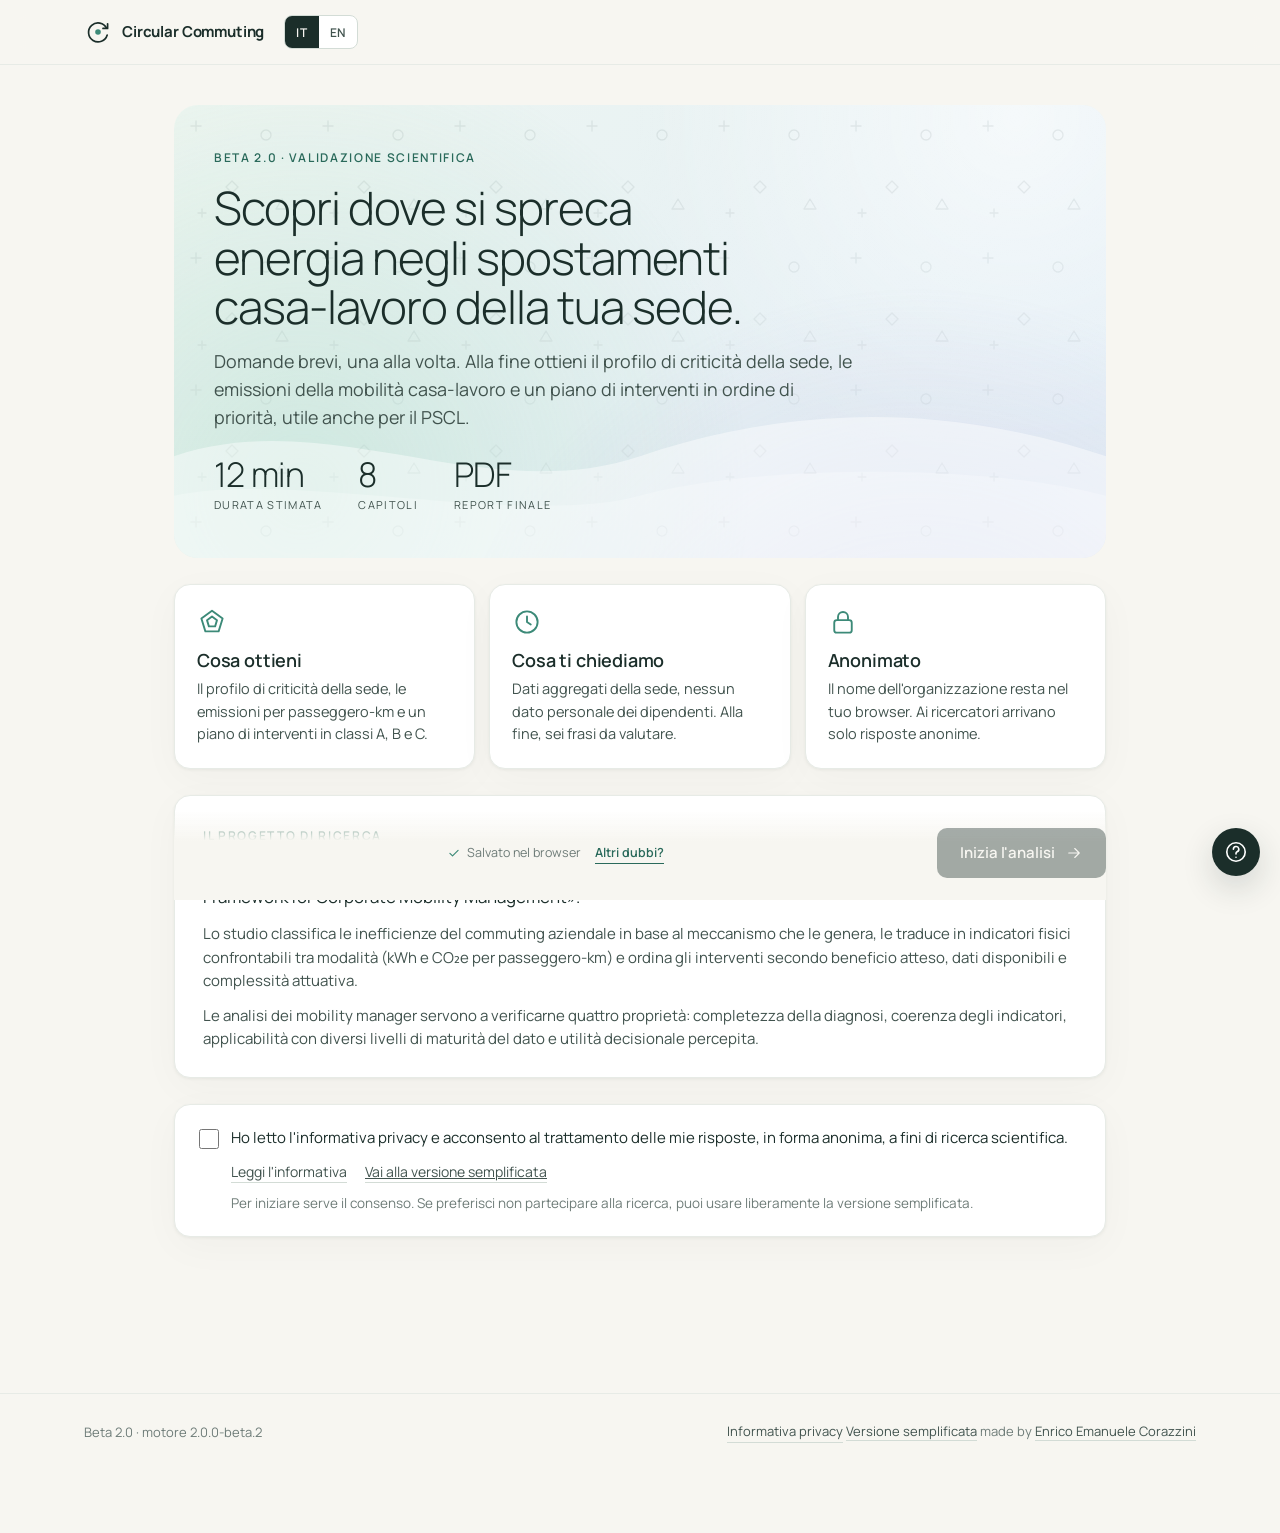
==== commit 010f7249: "Nuova identità visiva, mappa delle regioni e foglio di validazione - Palette pastello opaca su verde" ====
--- a/beta/index.html
+++ b/beta/index.html
@@ -5,7 +5,11 @@
 <meta name="viewport" content="width=device-width, initial-scale=1.0, viewport-fit=cover">
 <title>Circular Commuting · Beta 2.0</title>
 <meta name="description" content="Scopri dove si spreca energia negli spostamenti casa-lavoro della tua sede e quali interventi fare per primi. Versione in validazione scientifica.">
-<link rel="preload" href="../assets/fonts/inter-var-latin.woff2" as="font" type="font/woff2" crossorigin>
+<meta name="theme-color" content="#1B2E2A">
+<link rel="icon" href="../favicon.ico" sizes="48x48">
+<link rel="icon" href="../favicon.svg" type="image/svg+xml">
+<link rel="apple-touch-icon" href="../apple-touch-icon.png">
+<link rel="preload" href="../assets/fonts/manrope-var-latin.woff2" as="font" type="font/woff2" crossorigin>
 <link rel="stylesheet" href="../assets/css/ccf.css">
 <link rel="stylesheet" href="beta.css">
 </head>
@@ -14,7 +18,7 @@
 <header class="topbar solid">
   <div class="container row">
     <a class="brand" id="brand-link" href="../">
-      <svg class="brand-mark" viewBox="0 0 28 28" aria-hidden="true"><path d="M22.6 10.2A9.5 9.5 0 1 0 23.2 17" fill="none" stroke="currentColor" stroke-width="1.7" stroke-linecap="round"/><path d="M23.6 5.8v4.6H19" fill="none" stroke="currentColor" stroke-width="1.7" stroke-linecap="round" stroke-linejoin="round"/><circle cx="14" cy="14" r="2.8" fill="#586CC9"/></svg>
+      <svg class="brand-mark" viewBox="0 0 28 28" aria-hidden="true"><path d="M22.6 10.2A9.5 9.5 0 1 0 23.2 17" fill="none" stroke="currentColor" stroke-width="1.7" stroke-linecap="round"/><path d="M23.6 5.8v4.6H19" fill="none" stroke="currentColor" stroke-width="1.7" stroke-linecap="round" stroke-linejoin="round"/><circle cx="14" cy="14" r="2.8" fill="#3C8A78"/></svg>
       <span class="brand-text">Circular Commuting</span>
     </a>
     <div class="rail" id="rail" hidden></div>
@@ -62,6 +66,7 @@
 
 <script src="../assets/js/icons.js"></script>
 <script src="../assets/js/content.js"></script>
+<script src="../assets/js/italy-regions.js"></script>
 <script src="engine.js"></script>
 <script src="i18n.js"></script>
 <script src="app.js"></script>
--- a/assets/css/ccf.css
+++ b/assets/css/ccf.css
@@ -1,39 +1,47 @@
 /*
  * Circular Commuting — design system condiviso (home, beta, versione semplificata).
- * Ispirato al sistema visivo di Wiseair: neutri freddi, Inter con titoli leggeri, bordi sottili,
- * ombre quasi impercettibili. Segni propri: il mare in movimento, la griglia di punti, le icone a tratto 1.5.
- * Documentazione: _dev/DESIGN-SYSTEM.md
+ * Pastelli opachi su un verde foresta profondo, Manrope con titoli leggeri, bordi sottili, ombre quasi impercettibili.
+ * Segni propri: il mare pastello in movimento, le formine trasparenti (crocette, cerchi, rombi, triangoli),
+ * le icone a tratto 1.5. Documentazione: _dev/DESIGN-SYSTEM.md
  */
-@font-face{font-family:'Inter';font-style:normal;font-weight:100 900;font-display:swap;src:url(../fonts/inter-var-latin.woff2) format('woff2');unicode-range:U+0000-00FF,U+0131,U+0152-0153,U+02BB-02BC,U+02C6,U+02DA,U+02DC,U+0304,U+0308,U+0329,U+2000-206F,U+20AC,U+2122,U+2191,U+2193,U+2212,U+2215,U+FEFF,U+FFFD}
-@font-face{font-family:'Inter';font-style:normal;font-weight:100 900;font-display:swap;src:url(../fonts/inter-var-latin-ext.woff2) format('woff2');unicode-range:U+0100-02BA,U+02BD-02C5,U+02C7-02CC,U+02CE-02D7,U+02DD-02FF,U+0304,U+0308,U+0329,U+1D00-1DBF,U+1E00-1E9F,U+1EF2-1EFF,U+2020,U+20A0-20AB,U+20AD-20C0,U+2113,U+2C60-2C7F,U+A720-A7FF}
+@font-face{font-family:'Manrope';font-style:normal;font-weight:200 800;font-display:swap;src:url(../fonts/manrope-var-latin.woff2) format('woff2');unicode-range:U+0000-00FF,U+0131,U+0152-0153,U+02BB-02BC,U+02C6,U+02DA,U+02DC,U+0304,U+0308,U+0329,U+2000-206F,U+20AC,U+2122,U+2191,U+2193,U+2212,U+2215,U+FEFF,U+FFFD}
+@font-face{font-family:'Manrope';font-style:normal;font-weight:200 800;font-display:swap;src:url(../fonts/manrope-var-latin-ext.woff2) format('woff2');unicode-range:U+0100-02BA,U+02BD-02C5,U+02C7-02CC,U+02CE-02D7,U+02DD-02FF,U+0304,U+0308,U+0329,U+1D00-1DBF,U+1E00-1E9F,U+1EF2-1EFF,U+2020,U+20A0-20AB,U+20AD-20C0,U+2113,U+2C60-2C7F,U+A720-A7FF}
 
 :root{
-  /* colore */
-  --ink:#1D2130;          /* testo principale, pulsanti primari */
-  --slate:#383F5D;        /* testo secondario */
-  --muted:#6B7280;        /* note, fonti */
-  --line:#ECEFF2;         /* bordi leggeri, fondi secondari */
-  --line-2:#DDE2EA;       /* bordi dei controlli */
-  --bg:#FAFAFA;           /* fondo pagina */
+  /* colore: neutri caldi su base verde foresta, accenti pastello opachi */
+  --ink:#1B2E2A;          /* testo principale, pulsanti primari, selezione */
+  --slate:#41534E;        /* testo secondario */
+  --muted:#6E7C78;        /* note, fonti */
+  --line:#E7EBE6;         /* bordi leggeri, fondi secondari */
+  --line-2:#D3DCD6;       /* bordi dei controlli */
+  --bg:#F7F6F1;           /* fondo pagina, carta calda */
   --surface:#FFFFFF;      /* carte */
-  --blue:#586CC9;         /* accento */
-  --blue-deep:#3F51A8;
-  --azure:#D6E6FF;        /* accento tenue */
-  --azure-2:#EEF4FF;
-  --teal:#14B8A6;         /* mobilità attiva, esiti positivi */
-  --teal-deep:#0F766E;
+  --accent:#3C8A78;       /* eucalipto: icone, accenti, avanzamento */
+  --accent-deep:#2A6A5B;  /* testo in accento, link */
+  --tint:#D3EADF;         /* menta: riquadri e selezioni tenui */
+  --tint-2:#ECF5F0;
+  --sky:#8DB8D6; --sky-deep:#3F7196; --sky-tint:#E1EDF6;
+  --lilac:#B3A7D9; --lilac-deep:#6A5CA6; --lilac-tint:#ECE8F6;
+  --apricot:#EDB08A; --apricot-deep:#A85C33; --apricot-tint:#FAE7DA;
+  --butter:#EBD58A; --butter-tint:#F8F0D2;
+  /* il mare: menta → cielo → lilla → albicocca, in movimento lento */
+  --grad:linear-gradient(125deg,#CFE8DC 0%,#BCD8EB 26%,#D3CBEE 52%,#F3D5C1 76%,#CFE8DC 100%);
+  --grad-soft:linear-gradient(135deg,#EEF6F1 0%,#E3EEF6 34%,#ECE7F6 66%,#FBEDE3 100%);
+  /* formine trasparenti: crocette, cerchio, rombo, triangolo (tessera 132px) */
+  --marks:url("data:image/svg+xml,%3Csvg xmlns='http://www.w3.org/2000/svg' width='132' height='132' fill='none' stroke='%231B2E2A' stroke-opacity='.11' stroke-width='1.3' stroke-linecap='round' stroke-linejoin='round'%3E%3Cpath d='M22 16v10M17 21h10'/%3E%3Ccircle cx='92' cy='30' r='5'/%3E%3Cpath d='M58 76l6 6-6 6-6-6z'/%3E%3Cpath d='M108 94l6 10h-12z'/%3E%3Cpath d='M28 104v8M24 108h8'/%3E%3C/svg%3E");
+  --marks-light:url("data:image/svg+xml,%3Csvg xmlns='http://www.w3.org/2000/svg' width='132' height='132' fill='none' stroke='%23FFFFFF' stroke-opacity='.16' stroke-width='1.3' stroke-linecap='round' stroke-linejoin='round'%3E%3Cpath d='M22 16v10M17 21h10'/%3E%3Ccircle cx='92' cy='30' r='5'/%3E%3Cpath d='M58 76l6 6-6 6-6-6z'/%3E%3Cpath d='M108 94l6 10h-12z'/%3E%3Cpath d='M28 104v8M24 108h8'/%3E%3C/svg%3E");
   /* gravità, fasce 0–20 … 81–100 */
-  --sev1:#10B981; --sev2:#84CC16; --sev3:#F59E0B; --sev4:#F97316; --sev5:#DC2626;
+  --sev1:#6DB38F; --sev2:#B5CB6E; --sev3:#E6C15C; --sev4:#E8945F; --sev5:#D0625A;
   /* forma */
   --radius:8px; --radius-lg:12px; --radius-xl:16px; --radius-2xl:24px; --radius-pill:999px;
-  --shadow-card:0 1px 3px rgba(0,0,0,.05),0 10px 40px rgba(0,0,0,.02);
-  --shadow-float:0 12px 32px rgba(29,33,48,.14);
-  --focus:0 0 0 3px rgba(88,108,201,.3);
+  --shadow-card:0 1px 3px rgba(27,46,42,.06),0 10px 40px rgba(27,46,42,.03);
+  --shadow-float:0 12px 32px rgba(27,46,42,.16);
+  --focus:0 0 0 3px rgba(60,138,120,.32);
   /* movimento */
   --ease:cubic-bezier(0,0,.2,1); --ease-io:cubic-bezier(.4,0,.2,1);
   --dur:.2s; --dur-slow:.4s;
   /* tipografia */
-  --font:'Inter',ui-sans-serif,system-ui,-apple-system,'Segoe UI',Roboto,sans-serif;
+  --font:'Manrope',ui-sans-serif,system-ui,-apple-system,'Segoe UI',Roboto,sans-serif;
   --mono:ui-monospace,SFMono-Regular,Menlo,Consolas,monospace;
   --heading:300;
 }
@@ -41,16 +49,16 @@
 *{box-sizing:border-box;margin:0;padding:0}
 html{-webkit-text-size-adjust:100%}
 body{font-family:var(--font);font-size:16px;line-height:1.5;color:var(--ink);background:var(--bg);
-  -webkit-font-smoothing:antialiased;text-rendering:optimizeLegibility;font-feature-settings:"ss01","cv11"}
+  -webkit-font-smoothing:antialiased;text-rendering:optimizeLegibility}
 [hidden]{display:none!important}
 h1,h2,h3,h4{font-weight:var(--heading);letter-spacing:-.022em;line-height:1.08;color:var(--ink);text-wrap:balance}
 p{color:var(--slate);line-height:1.55}
-a{color:var(--blue-deep)}
+a{color:var(--accent-deep)}
 button,input,select,textarea{font:inherit;color:inherit}
 .num{font-variant-numeric:tabular-nums}
 .container{max-width:1160px;margin:0 auto;padding-inline:24px}
-.eyebrow{display:inline-flex;align-items:center;gap:10px;font-size:12px;font-weight:500;letter-spacing:.14em;text-transform:uppercase;color:var(--blue)}
-.eyebrow.light{color:var(--azure)}
+.eyebrow{display:inline-flex;align-items:center;gap:10px;font-size:12px;font-weight:600;letter-spacing:.14em;text-transform:uppercase;color:var(--accent-deep)}
+.eyebrow.light{color:var(--tint)}
 .lede{font-size:clamp(17px,1.4vw,20px);color:var(--slate);max-width:58ch}
 .muted{color:var(--muted)}
 .sr-only{position:absolute;width:1px;height:1px;overflow:hidden;clip:rect(0 0 0 0);white-space:nowrap}
@@ -64,94 +72,112 @@
   font:600 14px/1.1 var(--font);cursor:pointer;text-decoration:none;white-space:nowrap;
   transition:background var(--dur) var(--ease),color var(--dur) var(--ease),border-color var(--dur) var(--ease),transform var(--dur) var(--ease),box-shadow var(--dur) var(--ease)}
 .btn .ico{width:18px;height:18px}
-.btn-primary{background:var(--ink);color:#FAFAFA}
+.btn-primary{background:var(--ink);color:#F7F6F1}
 .btn-primary:hover:not([disabled]){background:var(--slate)}
 .btn-ghost{background:transparent;color:var(--ink);border-color:var(--line-2)}
 .btn-ghost:hover:not([disabled]){background:var(--line)}
 .btn-light{background:#fff;color:var(--ink)}
-.btn-light:hover{background:var(--azure-2)}
-.btn-link{background:none;border:0;padding:0;color:var(--blue-deep);font-weight:500}
+.btn-light:hover{background:var(--tint-2)}
+.btn-link{background:none;border:0;padding:0;color:var(--accent-deep);font-weight:500}
 .btn-lg{padding:15px 22px;font-size:15px;border-radius:10px}
 .btn:focus-visible{outline:none;box-shadow:var(--focus)}
 .btn[disabled]{opacity:.38;cursor:not-allowed}
 
+/* invito principale: bordo pastello che ruota lentamente e un alone che respira */
+@property --cta-angle{syntax:'<angle>';initial-value:0deg;inherits:false}
+.btn-cta{position:relative;isolation:isolate;padding:20px 34px;border-radius:16px;border:0;background:transparent;color:var(--ink);font-size:18px;font-weight:800;letter-spacing:-.005em;
+  animation:ctaGlow 3.6s ease-in-out infinite}
+.btn-cta::before{content:"";position:absolute;inset:-4px;border-radius:20px;z-index:-2;
+  background:conic-gradient(from var(--cta-angle),#6FDDB0,#7FC4F5,#B59CFA,#FFA97A,#6FDDB0);animation:ctaSpin 5s linear infinite}
+.btn-cta::after{content:"";position:absolute;inset:0;border-radius:16px;z-index:-1;background:#fff;transition:background var(--dur) var(--ease)}
+.btn-cta:hover::after{background:var(--tint-2)}
+.btn-cta .ico{width:20px;height:20px;transition:transform var(--dur) var(--ease)}
+.btn-cta:hover .ico{transform:translateX(4px)}
+@keyframes ctaSpin{to{--cta-angle:360deg}}
+@keyframes ctaGlow{0%,100%{box-shadow:0 0 0 0 rgba(111,221,176,0),0 14px 40px rgba(111,221,176,.34)}50%{box-shadow:0 0 0 8px rgba(181,156,250,.14),0 16px 54px rgba(181,156,250,.5)}}
+
 /* barra superiore */
-.topbar{position:sticky;top:0;z-index:50;background:rgba(250,250,250,.86);-webkit-backdrop-filter:saturate(180%) blur(12px);backdrop-filter:saturate(180%) blur(12px);border-bottom:1px solid transparent;transition:border-color var(--dur)}
+.topbar{position:sticky;top:0;z-index:50;background:rgba(247,246,241,.86);-webkit-backdrop-filter:saturate(160%) blur(12px);backdrop-filter:saturate(160%) blur(12px);border-bottom:1px solid transparent;transition:border-color var(--dur)}
 .topbar.scrolled,.topbar.solid{border-bottom-color:var(--line)}
 .topbar .row{display:flex;align-items:center;justify-content:space-between;gap:16px;height:64px}
-.brand{display:inline-flex;align-items:center;gap:10px;color:var(--ink);text-decoration:none;font-weight:600;font-size:15px;letter-spacing:-.01em;white-space:nowrap}
+.brand{display:inline-flex;align-items:center;gap:10px;color:var(--ink);text-decoration:none;font-weight:700;font-size:15px;letter-spacing:-.01em;white-space:nowrap}
 .brand-mark{width:28px;height:28px;flex-shrink:0}
 .topbar .actions{display:flex;align-items:center;gap:10px}
 .lang-switch{display:inline-flex;border:1px solid var(--line-2);border-radius:var(--radius);overflow:hidden;height:34px;background:#fff}
-.lang-switch button{background:none;border:0;padding:0 11px;font:500 12px var(--font);letter-spacing:.06em;color:var(--slate);cursor:pointer}
-.lang-switch button[aria-pressed="true"]{background:var(--ink);color:#FAFAFA}
+.lang-switch button{background:none;border:0;padding:0 11px;font:600 12px var(--font);letter-spacing:.06em;color:var(--slate);cursor:pointer}
+.lang-switch button[aria-pressed="true"]{background:var(--ink);color:#F7F6F1}
 .lang-switch button:focus-visible{outline:none;box-shadow:inset var(--focus)}
 
 /* carte */
 .card{background:var(--surface);border:1px solid var(--line);border-radius:var(--radius-xl);box-shadow:var(--shadow-card)}
+.avatar{flex-shrink:0;width:44px;height:44px;border-radius:50%;background:var(--tint);color:var(--accent-deep);display:grid;place-items:center;font-weight:700;font-size:14px;letter-spacing:.02em}
 
 /* scelta a schede orizzontali con icona */
 .opts{display:grid;gap:12px}
 .opt{position:relative;display:flex;flex-direction:column;align-items:flex-start;gap:10px;min-height:100%;padding:16px 16px 15px;border:1px solid var(--line-2);border-radius:var(--radius-lg);
   background:var(--surface);color:var(--ink);text-align:left;cursor:pointer;
   transition:border-color var(--dur) var(--ease),box-shadow var(--dur) var(--ease),transform var(--dur) var(--ease),background var(--dur) var(--ease)}
-.opt:hover{border-color:var(--blue);transform:translateY(-2px);box-shadow:var(--shadow-card)}
+.opt:hover:not([disabled]){border-color:var(--accent);transform:translateY(-2px);box-shadow:var(--shadow-card)}
 .opt:focus-visible{outline:none;box-shadow:var(--focus)}
 .opt[aria-pressed="true"]{border-color:var(--ink);box-shadow:inset 0 0 0 1px var(--ink);background:#fff}
-.opt .opt-ico{width:34px;height:34px;color:var(--blue);transition:transform var(--dur-slow) var(--ease)}
+.opt[disabled]{opacity:.4;cursor:not-allowed}
+.opt .opt-ico{width:34px;height:34px;color:var(--accent);transition:transform var(--dur-slow) var(--ease)}
 .opt:hover .opt-ico,.opt[aria-pressed="true"] .opt-ico{transform:scale(1.08)}
-.opt .opt-label{font-size:14.5px;line-height:1.3;font-weight:500}
+.opt .opt-label{font-size:14.5px;line-height:1.3;font-weight:600}
 .opt .opt-sub{font-size:12.5px;line-height:1.35;color:var(--muted)}
 .opt .opt-key{position:absolute;top:10px;right:12px;font-size:11px;color:var(--muted);font-variant-numeric:tabular-nums}
 .opt .opt-check{position:absolute;top:10px;right:10px;width:20px;height:20px;border-radius:50%;background:var(--ink);color:#fff;display:none;place-items:center}
 .opt .opt-check .ico{width:14px;height:14px;stroke-width:2}
 .opt[aria-pressed="true"] .opt-check{display:grid}
 .opt[aria-pressed="true"] .opt-key{display:none}
-.opt .opt-tag{display:inline-flex;align-items:center;gap:6px;font-size:11px;font-weight:500;letter-spacing:.04em;color:var(--blue-deep);background:var(--azure-2);border-radius:var(--radius-pill);padding:3px 8px}
+.opt .opt-tag{display:inline-flex;align-items:center;gap:6px;font-size:11px;font-weight:600;letter-spacing:.04em;color:var(--accent-deep);background:var(--tint-2);border-radius:var(--radius-pill);padding:3px 8px}
 
 /* glifo di scala per le risposte ordinali */
 .scale{display:inline-flex;gap:4px}
 .scale i{width:8px;height:8px;border-radius:50%;background:var(--line-2);transition:background var(--dur) var(--ease)}
-.scale i.on{background:var(--blue)}
+.scale i.on{background:var(--accent)}
 .opt[aria-pressed="true"] .scale i.on{background:var(--ink)}
 
 /* etichette di gravità e priorità */
-.sev{display:inline-flex;align-items:center;gap:6px;padding:4px 10px;border-radius:var(--radius-pill);font-size:12px;font-weight:500;white-space:nowrap}
-.sev.b1{background:#E7F8F1;color:#047857}.sev.b2{background:#F2F8E3;color:#4D7C0F}.sev.b3{background:#FEF3C7;color:#92400E}
-.sev.b4{background:#FFEDD5;color:#9A3412}.sev.b5{background:#FEE2E2;color:#991B1B}.sev.na{background:var(--line);color:var(--muted)}
-.prio{display:inline-grid;place-items:center;min-width:30px;height:30px;padding:0 9px;border-radius:var(--radius-pill);font-weight:600;font-size:13px}
-.prio.A{background:var(--ink);color:#fff}.prio.B{background:var(--azure);color:var(--ink)}.prio.C{background:var(--line);color:var(--slate)}
+.sev{display:inline-flex;align-items:center;gap:6px;padding:4px 10px;border-radius:var(--radius-pill);font-size:12px;font-weight:600;white-space:nowrap}
+.sev.b1{background:#E3F2EA;color:#25694A}.sev.b2{background:#EFF4DC;color:#56701F}.sev.b3{background:#FBF1D2;color:#7D5A0C}
+.sev.b4{background:#FBE6D8;color:#95481E}.sev.b5{background:#F8DEDB;color:#8E2F28}.sev.na{background:var(--line);color:var(--muted)}
+.prio{display:inline-grid;place-items:center;min-width:30px;height:30px;padding:0 9px;border-radius:var(--radius-pill);font-weight:700;font-size:13px}
+.prio.A{background:var(--ink);color:#fff}.prio.B{background:var(--tint);color:var(--ink)}.prio.C{background:var(--line);color:var(--slate)}
 
 /* "Lo sapevi?" */
 .fact{position:relative;overflow:hidden;background:var(--surface);border:1px solid var(--line);border-radius:var(--radius-xl);box-shadow:var(--shadow-card);padding:22px 24px}
-.fact::after{content:"";position:absolute;right:-10px;top:-10px;width:140px;height:140px;background-image:radial-gradient(rgba(88,108,201,.22) 1.3px,transparent 1.5px);background-size:14px 14px;
-  -webkit-mask-image:radial-gradient(circle at 70% 30%,#000 0,transparent 70%);mask-image:radial-gradient(circle at 70% 30%,#000 0,transparent 70%);pointer-events:none}
+.fact::after{content:"";position:absolute;right:-8px;top:-8px;width:170px;height:170px;background-image:var(--marks);background-size:132px 132px;
+  -webkit-mask-image:radial-gradient(circle at 72% 28%,#000 0,transparent 70%);mask-image:radial-gradient(circle at 72% 28%,#000 0,transparent 70%);pointer-events:none}
 .fact .eyebrow .ico{width:16px;height:16px}
 .fact-big{margin-top:12px;font-weight:300;font-size:clamp(40px,5.2vw,64px);letter-spacing:-.035em;line-height:1;color:var(--ink);font-variant-numeric:tabular-nums}
-.fact-icon .ico{width:1em;height:1em;stroke-width:1.2;color:var(--blue)}
+.fact-title{margin-top:12px;font-weight:300;font-size:clamp(26px,2.6vw,34px);letter-spacing:-.02em;line-height:1.12;color:var(--ink);max-width:22ch}
+.fact-icon .ico{width:1em;height:1em;stroke-width:1.2;color:var(--accent)}
 .fact-text{margin-top:10px;font-size:15px;line-height:1.5;color:var(--slate);max-width:52ch}
 .fact-src{margin-top:12px;font-size:12px;color:var(--muted)}
 
-/* il mare in movimento */
-.sea{position:absolute;inset:0;overflow:hidden;background:linear-gradient(165deg,#DCE8FF 0%,#9DB0E8 34%,#586CC9 64%,#2C3354 100%)}
+/* il mare in movimento: gradiente pastello che scorre, luci che si spostano, onde e formine */
+.sea{position:absolute;inset:0;overflow:hidden;background:var(--grad);background-size:280% 280%;animation:seaHue 36s ease-in-out infinite alternate}
 .sea .blob{position:absolute;border-radius:50%;will-change:transform}
-.sea .b1{width:80vmax;height:80vmax;left:-30vmax;top:-10vmax;background:radial-gradient(circle,rgba(20,184,166,.40) 0,rgba(20,184,166,0) 62%);animation:seaDrift1 28s ease-in-out infinite alternate}
-.sea .b2{width:70vmax;height:70vmax;right:-28vmax;top:-34vmax;background:radial-gradient(circle,rgba(255,255,255,.55) 0,rgba(255,255,255,0) 60%);animation:seaDrift2 34s ease-in-out infinite alternate}
-.sea .b3{width:90vmax;height:90vmax;left:18%;bottom:-62vmax;background:radial-gradient(circle,rgba(29,33,48,.55) 0,rgba(29,33,48,0) 60%);animation:seaDrift3 31s ease-in-out infinite alternate}
+.sea .b1{width:80vmax;height:80vmax;left:-30vmax;top:-10vmax;background:radial-gradient(circle,rgba(160,214,190,.55) 0,rgba(160,214,190,0) 62%);animation:seaDrift1 28s ease-in-out infinite alternate}
+.sea .b2{width:70vmax;height:70vmax;right:-28vmax;top:-34vmax;background:radial-gradient(circle,rgba(255,255,255,.6) 0,rgba(255,255,255,0) 60%);animation:seaDrift2 34s ease-in-out infinite alternate}
+.sea .b3{width:90vmax;height:90vmax;left:18%;bottom:-62vmax;background:radial-gradient(circle,rgba(179,167,217,.5) 0,rgba(179,167,217,0) 60%);animation:seaDrift3 31s ease-in-out infinite alternate}
 .sea .waves{position:absolute;left:0;bottom:-2px;width:200%;height:46%;opacity:.9}
 .sea .waves.w1{animation:seaWave 30s linear infinite}
 .sea .waves.w2{animation:seaWave 46s linear infinite reverse;height:34%;opacity:.7}
-.sea .waves path{fill:rgba(255,255,255,.07)}
-.sea .waves.w2 path{fill:rgba(214,230,255,.08)}
-.sea .grain{position:absolute;inset:0;background-image:radial-gradient(rgba(255,255,255,.22) 1px,transparent 1.2px);background-size:22px 22px;
-  -webkit-mask-image:linear-gradient(180deg,rgba(0,0,0,.9),rgba(0,0,0,.15));mask-image:linear-gradient(180deg,rgba(0,0,0,.9),rgba(0,0,0,.15))}
+.sea .waves path{fill:rgba(255,255,255,.24)}
+.sea .waves.w2 path{fill:rgba(255,255,255,.18)}
+.sea .grain{position:absolute;inset:0;background-image:var(--marks);background-size:132px 132px;animation:marksDrift 120s linear infinite;
+  -webkit-mask-image:linear-gradient(180deg,rgba(0,0,0,.95),rgba(0,0,0,.3));mask-image:linear-gradient(180deg,rgba(0,0,0,.95),rgba(0,0,0,.3))}
+@keyframes seaHue{0%{background-position:0% 35%}100%{background-position:100% 65%}}
 @keyframes seaDrift1{from{transform:translate(0,0) scale(1)}to{transform:translate(14vmax,6vmax) scale(1.12)}}
 @keyframes seaDrift2{from{transform:translate(0,0) scale(1)}to{transform:translate(-12vmax,10vmax) scale(.92)}}
 @keyframes seaDrift3{from{transform:translate(0,0) scale(1)}to{transform:translate(-10vmax,-8vmax) scale(1.08)}}
 @keyframes seaWave{from{transform:translateX(0)}to{transform:translateX(-50%)}}
-
-/* griglia di punti */
-.dots-bg{background-image:radial-gradient(rgba(29,33,48,.075) 1.2px,transparent 1.4px);background-size:22px 22px}
+@keyframes marksDrift{from{background-position:0 0}to{background-position:132px 264px}}
+
+/* formine trasparenti come texture di fondo */
+.marks-bg{background-image:var(--marks);background-size:132px 132px}
 
 /* pulsante "?" e pannello di aiuto */
 .help-fab{position:fixed;right:20px;bottom:20px;z-index:60;width:48px;height:48px;border-radius:50%;border:0;background:var(--ink);color:#fff;box-shadow:var(--shadow-float);
@@ -159,12 +185,12 @@
 .help-fab .ico{width:26px;height:26px}
 .help-fab:hover{transform:translateY(-2px);background:var(--slate)}
 .help-fab:focus-visible{outline:none;box-shadow:var(--focus),var(--shadow-float)}
-.help-fab .pulse{position:absolute;inset:0;border-radius:50%;box-shadow:0 0 0 0 rgba(88,108,201,.45);animation:helpPulse 2.6s var(--ease) 1.2s 2}
-@keyframes helpPulse{0%{box-shadow:0 0 0 0 rgba(88,108,201,.45)}100%{box-shadow:0 0 0 16px rgba(88,108,201,0)}}
+.help-fab .pulse{position:absolute;inset:0;border-radius:50%;box-shadow:0 0 0 0 rgba(60,138,120,.45);animation:helpPulse 2.6s var(--ease) 1.2s 2}
+@keyframes helpPulse{0%{box-shadow:0 0 0 0 rgba(60,138,120,.45)}100%{box-shadow:0 0 0 16px rgba(60,138,120,0)}}
 .help-drawer{position:fixed;inset:0;z-index:70;visibility:hidden}
 .help-drawer.open{visibility:visible}
-.help-backdrop{position:absolute;inset:0;background:rgba(29,33,48,.32);opacity:0;transition:opacity var(--dur-slow) var(--ease)}
-.help-panel{position:absolute;top:0;right:0;height:100%;width:min(440px,100%);background:#fff;box-shadow:-24px 0 60px rgba(29,33,48,.16);
+.help-backdrop{position:absolute;inset:0;background:rgba(27,46,42,.32);opacity:0;transition:opacity var(--dur-slow) var(--ease)}
+.help-panel{position:absolute;top:0;right:0;height:100%;width:min(440px,100%);background:#fff;box-shadow:-24px 0 60px rgba(27,46,42,.16);
   transform:translateX(100%);transition:transform var(--dur-slow) var(--ease-io);display:flex;flex-direction:column}
 .help-drawer.open .help-backdrop{opacity:1}
 .help-drawer.open .help-panel{transform:none}
@@ -175,9 +201,30 @@
 .help-body{padding:20px 22px 28px;overflow:auto}
 .help-body h3{font-size:22px;font-weight:400;letter-spacing:-.015em}
 .help-body p{margin-top:10px;font-size:15px}
-.help-body .help-fw{margin-top:22px;padding:14px 16px;border-radius:var(--radius-lg);background:var(--azure-2);color:var(--slate);font-size:14px;line-height:1.55}
-.help-body .help-fw strong{display:block;font-size:11px;letter-spacing:.14em;text-transform:uppercase;font-weight:500;color:var(--blue-deep);margin-bottom:6px}
+.help-body .help-fw{margin-top:22px;padding:14px 16px;border-radius:var(--radius-lg);background:var(--tint-2);color:var(--slate);font-size:14px;line-height:1.55}
+.help-body .help-fw strong{display:block;font-size:11px;letter-spacing:.14em;text-transform:uppercase;font-weight:600;color:var(--accent-deep);margin-bottom:6px}
+.help-body .help-keys{margin-top:14px;font-size:13px;color:var(--muted)}
 .help-body code{font-family:var(--mono);font-size:12.5px;background:#fff;border:1px solid var(--line);border-radius:6px;padding:1px 6px}
+/* contatti, sempre in fondo al pannello */
+.help-contact{margin-top:22px;padding:16px;border-radius:var(--radius-lg);border:1px solid var(--line);background:var(--bg)}
+.help-contact strong{display:block;font-size:15px;font-weight:700;color:var(--ink)}
+.help-contact p{margin-top:6px;font-size:14px}
+.help-links{display:flex;flex-wrap:wrap;gap:8px;margin-top:12px}
+.help-links a{display:inline-flex;align-items:center;gap:8px;padding:8px 12px;border-radius:var(--radius-pill);border:1px solid var(--line-2);background:#fff;color:var(--ink);text-decoration:none;font-size:13.5px;font-weight:600;
+  transition:border-color var(--dur) var(--ease)}
+.help-links a:hover{border-color:var(--accent)}
+.help-links .ico{width:16px;height:16px;color:var(--accent)}
+details.help-more{margin-top:14px;padding-top:12px;border-top:1px solid var(--line)}
+details.help-more summary{display:flex;justify-content:space-between;gap:12px;cursor:pointer;font-size:14px;font-weight:700;color:var(--slate);list-style:none}
+details.help-more summary::-webkit-details-marker{display:none}
+details.help-more summary::after{content:"+";color:var(--muted)}
+details.help-more[open] summary::after{content:"−"}
+.help-authors{display:flex;flex-direction:column;gap:14px;margin-top:12px}
+.help-author{display:grid;grid-template-columns:36px 1fr;gap:12px}
+.help-author .avatar{width:36px;height:36px;font-size:12px}
+.help-author b{font-weight:700;font-size:14px}
+.help-author span{display:block;margin-top:1px;font-size:11px;letter-spacing:.08em;text-transform:uppercase;color:var(--accent-deep)}
+.help-author p{margin-top:4px;font-size:13px}
 @media(max-width:640px){
   .help-panel{top:auto;bottom:0;height:auto;max-height:86vh;width:100%;border-radius:18px 18px 0 0;transform:translateY(100%)}
   .help-fab{right:14px;bottom:14px}
--- a/beta/beta.css
+++ b/beta/beta.css
@@ -6,10 +6,10 @@
 /* barra di avanzamento per capitoli */
 .rail{justify-self:center;width:min(460px,100%);display:flex;flex-direction:column;gap:7px}
 .rail-label{display:flex;gap:10px;justify-content:center;font-size:12px;color:var(--muted);white-space:nowrap;overflow:hidden}
-.rail-name{color:var(--ink);font-weight:500;overflow:hidden;text-overflow:ellipsis}
+.rail-name{color:var(--ink);font-weight:600;overflow:hidden;text-overflow:ellipsis}
 .rail-bars{display:grid;grid-template-columns:repeat(9,1fr);gap:4px}
 .rail-bars i{display:block;height:4px;border-radius:2px;background:var(--line-2);overflow:hidden}
-.rail-bars b{display:block;height:100%;background:var(--blue);border-radius:2px;transition:width .5s var(--ease)}
+.rail-bars b{display:block;height:100%;background:var(--accent);border-radius:2px;transition:width .5s var(--ease)}
 
 /* schermata */
 .screen{display:flex;flex-direction:column;gap:26px}
@@ -20,10 +20,10 @@
 .q-head{display:flex;flex-direction:column;align-items:flex-start;gap:12px;max-width:760px}
 .q-title{font-size:clamp(28px,3.7vw,46px);outline:none}
 .q-sub{font-size:17px;color:var(--slate);max-width:62ch}
-.q-ico{width:52px;height:52px;border-radius:14px;background:var(--azure-2);color:var(--blue);display:grid;place-items:center}
+.q-ico{width:52px;height:52px;border-radius:14px;background:var(--tint-2);color:var(--accent);display:grid;place-items:center}
 .q-ico .ico{width:30px;height:30px}
-.q-note{display:flex;gap:10px;align-items:flex-start;margin-top:4px;padding:12px 14px;border-radius:var(--radius-lg);background:var(--azure-2);color:var(--slate);font-size:14.5px;max-width:680px}
-.q-note .ico{width:20px;height:20px;color:var(--blue);margin-top:1px}
+.q-note{display:flex;gap:10px;align-items:flex-start;margin-top:4px;padding:12px 14px;border-radius:var(--radius-lg);background:var(--tint-2);color:var(--slate);font-size:14.5px;max-width:680px}
+.q-note .ico{width:20px;height:20px;color:var(--accent);margin-top:1px}
 
 /* opzioni */
 .opts.grid-5{grid-template-columns:repeat(5,minmax(0,1fr))}
@@ -35,39 +35,60 @@
 .opts.row-5 .scale,.opts.col-5 .scale{order:-1}
 .opts.col-5{grid-template-columns:1fr;gap:10px;max-width:760px}
 .opts.col-5 .opt{flex-direction:row;align-items:center;gap:16px;padding:15px 48px 15px 18px}
-.opts.col-5 .opt-label{font-size:15.5px;font-weight:400}
+.opts.col-5 .opt-label{font-size:15.5px;font-weight:500}
 .opts.col-5 .opt-tag{margin-left:auto;flex-shrink:0}
 .opts.days .opt{align-items:center;text-align:center;padding:22px 12px}
 .opt-big{font-size:44px;font-weight:300;letter-spacing:-.03em;line-height:1;font-variant-numeric:tabular-nums}
 .opts.yesno .opt{align-items:center;justify-content:center;min-height:92px}
-.opts.yesno .opt-label{font-size:20px;font-weight:400}
+.opts.yesno .opt-label{font-size:20px;font-weight:500}
 .opts.truth .opt-label{font-size:15px}
+.opts.share{max-width:760px}
+.opts.share .opt{min-height:150px;padding:22px 22px 20px}
+.opts.share .opt-ico{width:40px;height:40px}
+.opts.share .opt-label{font-size:18px}
+.opts.share .opt-sub{font-size:14px}
 
 .chips,.region-chips{display:flex;flex-wrap:wrap;gap:8px}
 .chip{border:1px solid var(--line-2);background:#fff;color:var(--ink);border-radius:var(--radius-pill);padding:9px 15px;font-size:14px;cursor:pointer;
   transition:border-color var(--dur) var(--ease),background var(--dur) var(--ease),transform var(--dur) var(--ease)}
-.chip:hover{border-color:var(--blue);transform:translateY(-1px)}
+.chip:hover{border-color:var(--accent);transform:translateY(-1px)}
 .chip.on,.chip[aria-pressed="true"]{background:var(--ink);border-color:var(--ink);color:#fff}
 .chip:focus-visible{outline:none;box-shadow:var(--focus)}
 .chip kbd{font:inherit;font-size:11px;opacity:.6;margin-left:6px}
 .dontknow-row{display:flex;justify-content:flex-start}
-.regions{display:flex;flex-direction:column;gap:18px}
-.region-label{font-size:12px;letter-spacing:.14em;text-transform:uppercase;color:var(--muted);margin-bottom:8px}
+
+/* regione: mappa e elenco */
+.region-layout{display:grid;grid-template-columns:minmax(0,1fr) minmax(0,1fr);gap:22px;align-items:start}
+.map-card{margin:0;padding:16px 16px 12px;position:relative;overflow:hidden}
+.map-card::before{content:"";position:absolute;inset:0;background-image:var(--marks);background-size:132px 132px;opacity:.7;pointer-events:none}
+.italy{position:relative;display:block;width:100%;height:auto;max-height:62vh;overflow:visible}
+.reg{fill:var(--tint-2);stroke:#fff;stroke-width:1.6;stroke-linejoin:round;fill-rule:evenodd;cursor:pointer;transition:fill var(--dur) var(--ease)}
+.reg:nth-child(4n+2){fill:var(--sky-tint)}.reg:nth-child(4n+3){fill:var(--lilac-tint)}.reg:nth-child(4n){fill:var(--apricot-tint)}
+.reg:hover,.reg:focus-visible{fill:var(--tint);outline:none}
+.reg:focus-visible{stroke:var(--accent-deep);stroke-width:2.5}
+.reg.on,.reg[aria-pressed="true"]{fill:var(--accent)}
+.map-card figcaption{position:relative;display:flex;flex-direction:column;gap:2px;margin-top:6px}
+.map-label{font-size:18px;font-weight:600;color:var(--ink);min-height:1.4em}
+.map-src{font-size:11px;color:var(--muted)}
+.regions{display:flex;flex-direction:column;gap:16px}
+.region-list-title{font-size:13px;font-weight:600;color:var(--slate)}
+.region-label{font-size:11px;letter-spacing:.14em;text-transform:uppercase;color:var(--muted);margin-bottom:8px}
+.regions .chip{padding:7px 12px;font-size:13.5px}
 
 /* numeri grandi e cursori */
 .bignum{display:flex;align-items:center;gap:12px;flex-wrap:wrap}
 .bignum-input{width:min(260px,60vw);font-size:clamp(44px,6vw,64px);font-weight:300;letter-spacing:-.03em;border:0;border-bottom:2px solid var(--line-2);background:transparent;padding:4px 6px;text-align:center;-moz-appearance:textfield}
 .bignum-input::-webkit-outer-spin-button,.bignum-input::-webkit-inner-spin-button{-webkit-appearance:none;margin:0}
-.bignum-input:focus{outline:none;border-bottom-color:var(--blue)}
+.bignum-input:focus{outline:none;border-bottom-color:var(--accent)}
 .bignum-unit{font-size:18px;color:var(--muted)}
 .step{width:48px;height:48px;border-radius:50%;border:1px solid var(--line-2);background:#fff;font-size:24px;line-height:1;cursor:pointer;color:var(--ink)}
-.step:hover{border-color:var(--blue)}
+.step:hover{border-color:var(--accent)}
 .dial{max-width:620px}
 .dial-value{font-size:clamp(52px,8vw,84px);font-weight:300;letter-spacing:-.04em;line-height:1}
 .dial-value span{font-size:.35em;color:var(--muted);letter-spacing:0;margin-left:4px}
 .range{-webkit-appearance:none;appearance:none;width:100%;height:28px;background:transparent;margin-top:20px;cursor:pointer}
-.range::-webkit-slider-runnable-track{height:6px;border-radius:3px;background:linear-gradient(90deg,var(--blue),var(--azure))}
-.range::-moz-range-track{height:6px;border-radius:3px;background:linear-gradient(90deg,var(--blue),var(--azure))}
+.range::-webkit-slider-runnable-track{height:6px;border-radius:3px;background:linear-gradient(90deg,var(--accent),var(--sky),var(--lilac))}
+.range::-moz-range-track{height:6px;border-radius:3px;background:linear-gradient(90deg,var(--accent),var(--sky),var(--lilac))}
 .range::-webkit-slider-thumb{-webkit-appearance:none;width:26px;height:26px;margin-top:-10px;border-radius:50%;background:#fff;border:2px solid var(--ink);box-shadow:var(--shadow-float);transition:transform var(--dur) var(--ease)}
 .range::-moz-range-thumb{width:24px;height:24px;border-radius:50%;background:#fff;border:2px solid var(--ink)}
 .range:active::-webkit-slider-thumb{transform:scale(1.12)}
@@ -81,9 +102,9 @@
 .split3{position:relative;display:flex;height:76px;border-radius:var(--radius-xl);overflow:visible;margin-top:6px;touch-action:none;user-select:none}
 .split3 .seg{position:relative;display:flex;align-items:center;justify-content:center;min-width:0;overflow:hidden;transition:width .12s linear}
 .split3 .seg-a{background:var(--ink);border-radius:var(--radius-xl) 0 0 var(--radius-xl)}
-.split3 .seg-b{background:var(--blue)}
-.split3 .seg-c{background:var(--teal);border-radius:0 var(--radius-xl) var(--radius-xl) 0}
-.split3 .seg-v{color:#fff;font-size:18px;font-weight:500;white-space:nowrap}
+.split3 .seg-b{background:var(--accent)}
+.split3 .seg-c{background:var(--sky-deep);border-radius:0 var(--radius-xl) var(--radius-xl) 0}
+.split3 .seg-v{color:#fff;font-size:18px;font-weight:600;white-space:nowrap}
 .split3.preview .seg{opacity:.35}
 .handle{position:absolute;top:50%;width:34px;height:34px;margin:-17px 0 0 -17px;border-radius:50%;background:#fff;border:2px solid var(--ink);box-shadow:var(--shadow-float);cursor:ew-resize;touch-action:none;z-index:2}
 .handle::after{content:"";position:absolute;inset:9px 13px;border-left:2px solid var(--line-2);border-right:2px solid var(--line-2)}
@@ -91,8 +112,8 @@
 .split-legend{display:grid;grid-template-columns:repeat(3,1fr);gap:12px}
 .leg{display:flex;align-items:center;gap:10px;font-size:14px;color:var(--slate)}
 .leg i{width:12px;height:12px;border-radius:4px;flex-shrink:0}
-.leg-a i{background:var(--ink)}.leg-b i{background:var(--blue)}.leg-c i{background:var(--teal)}
-.leg strong{margin-left:auto;font-weight:500;color:var(--ink)}
+.leg-a i{background:var(--ink)}.leg-b i{background:var(--accent)}.leg-c i{background:var(--sky-deep)}
+.leg strong{margin-left:auto;font-weight:600;color:var(--ink)}
 .confirm-default{align-self:flex-start}
 
 /* mezzi */
@@ -100,46 +121,46 @@
 .stack{display:flex;height:14px;border-radius:7px;overflow:hidden;background:var(--line)}
 .stack i{display:block;height:100%;transition:width .3s var(--ease)}
 .modes-meta{display:flex;flex-wrap:wrap;justify-content:space-between;gap:8px;font-size:14px;color:var(--slate)}
-.modes-meta .over{color:#B45309}
-.teaser{font-weight:500;color:var(--ink)}
+.modes-meta .over{color:var(--apricot-deep)}
+.teaser{font-weight:600;color:var(--ink)}
 .modes-grid{display:grid;grid-template-columns:repeat(5,minmax(0,1fr));gap:12px}
 .mode-tile{display:flex;flex-direction:column;gap:10px;padding:14px;border:1px solid var(--line-2);border-radius:var(--radius-lg);background:#fff;transition:border-color var(--dur) var(--ease),box-shadow var(--dur) var(--ease)}
 .mode-tile.on{border-color:var(--ink);box-shadow:inset 0 0 0 1px var(--ink)}
-.mode-ico{color:var(--blue)}
+.mode-ico{color:var(--accent)}
 .mode-ico .ico{width:34px;height:34px}
-.mode-label{font-size:13.5px;font-weight:500;line-height:1.25;min-height:34px}
+.mode-label{font-size:13.5px;font-weight:600;line-height:1.25;min-height:34px}
 .stepper{display:grid;grid-template-columns:30px 1fr 30px;align-items:center;border:1px solid var(--line-2);border-radius:var(--radius);overflow:hidden}
 .stepper button{height:34px;border:0;background:var(--bg);font-size:18px;cursor:pointer;color:var(--slate)}
 .stepper button:hover{background:var(--line)}
 .stepper input{width:100%;height:34px;border:0;text-align:center;font-size:15px;-moz-appearance:textfield;min-width:0}
 .stepper input::-webkit-outer-spin-button,.stepper input::-webkit-inner-spin-button{-webkit-appearance:none;margin:0}
-.stepper input:focus{outline:none;background:var(--azure-2)}
-.fill-rest{border:0;background:none;color:var(--blue-deep);font-size:12px;padding:0;cursor:pointer;text-align:left}
+.stepper input:focus{outline:none;background:var(--tint-2)}
+.fill-rest{border:0;background:none;color:var(--accent-deep);font-size:12px;padding:0;cursor:pointer;text-align:left}
 .fill-rest:hover{text-decoration:underline}
 details.params{border:1px dashed var(--line-2);border-radius:var(--radius-lg);padding:12px 16px;background:#fff}
-details.params summary{cursor:pointer;font-size:14px;font-weight:500;color:var(--slate)}
+details.params summary{cursor:pointer;font-size:14px;font-weight:600;color:var(--slate)}
 details.params p{margin:10px 0;font-size:13px}
 .table-wrap{overflow-x:auto;-webkit-overflow-scrolling:touch}
 .params-table,.mon-table{width:100%;border-collapse:collapse;font-size:13.5px;min-width:560px}
 .params-table th,.params-table td,.mon-table th,.mon-table td{padding:8px;border-bottom:1px solid var(--line);text-align:left}
-.params-table thead th,.mon-table thead th{font-size:11px;letter-spacing:.08em;text-transform:uppercase;color:var(--muted);font-weight:500}
-.params-table tbody th{font-weight:500}
+.params-table thead th,.mon-table thead th{font-size:11px;letter-spacing:.08em;text-transform:uppercase;color:var(--muted);font-weight:600}
+.params-table tbody th{font-weight:600}
 .params-table input{width:100%;min-width:74px;padding:7px 8px;border:1px solid var(--line-2);border-radius:6px;background:var(--bg)}
 .dist-card{padding:10px 20px}
 .dist-row{display:grid;grid-template-columns:40px minmax(120px,200px) 1fr 70px;gap:14px;align-items:center;padding:10px 0;border-bottom:1px solid var(--line)}
 .dist-row:last-child{border-bottom:0}
 .dist-row .range{margin-top:0}
-.dist-label{font-size:14px;font-weight:500}
+.dist-label{font-size:14px;font-weight:600}
 .dist-v{text-align:right;font-size:15px}
 
 /* intro, capitoli, ringraziamento */
 .hero-band,.chapter-hero{position:relative;overflow:hidden;border-radius:var(--radius-2xl);isolation:isolate;padding:44px 40px}
-.sea-soft{background:linear-gradient(160deg,#F4F8FF 0%,#DCE8FF 42%,#B9C8F2 100%)}
-.sea-soft .b1{background:radial-gradient(circle,rgba(20,184,166,.18) 0,rgba(20,184,166,0) 62%)}
-.sea-soft .b3{background:radial-gradient(circle,rgba(88,108,201,.28) 0,rgba(88,108,201,0) 60%)}
-.sea-soft .waves path{fill:rgba(255,255,255,.45)}
-.sea-soft .waves.w2 path{fill:rgba(255,255,255,.3)}
-.sea-soft .grain{background-image:radial-gradient(rgba(88,108,201,.16) 1px,transparent 1.2px)}
+.sea-soft{background:var(--grad-soft);background-size:260% 260%}
+.sea-soft .b1{background:radial-gradient(circle,rgba(160,214,190,.36) 0,rgba(160,214,190,0) 62%)}
+.sea-soft .b3{background:radial-gradient(circle,rgba(179,167,217,.34) 0,rgba(179,167,217,0) 60%)}
+.sea-soft .waves path{fill:rgba(255,255,255,.5)}
+.sea-soft .waves.w2 path{fill:rgba(255,255,255,.34)}
+.sea-soft .grain{opacity:.8}
 .hero-band-inner{position:relative;z-index:1;display:flex;flex-direction:column;gap:16px;max-width:760px}
 .hero-band .lede{color:var(--slate)}
 .meta-row{display:flex;flex-wrap:wrap;gap:36px;margin-top:10px}
@@ -147,18 +168,16 @@
 .meta-l{margin-top:6px;font-size:11px;letter-spacing:.12em;text-transform:uppercase;color:var(--slate)}
 .intro-cards{display:grid;grid-template-columns:repeat(3,1fr);gap:14px}
 .intro-card{padding:22px}
-.intro-card .ico{width:30px;height:30px;color:var(--blue)}
-.intro-card h3{margin-top:14px;font-size:18px;font-weight:500;letter-spacing:-.01em}
+.intro-card .ico{width:30px;height:30px;color:var(--accent)}
+.intro-card h3{margin-top:14px;font-size:18px;font-weight:600;letter-spacing:-.01em}
 .intro-card p{margin-top:8px;font-size:14.5px}
 .research{padding:26px 28px}
 .research p{margin-top:12px;font-size:15px}
 .research .research-lead{font-size:17px;color:var(--ink)}
-.authors-title{margin-top:26px;font-size:22px;font-weight:400}
-.authors{margin-top:14px;display:grid;grid-template-columns:1fr 1fr;gap:18px 26px}
+.authors{margin-top:16px;display:grid;grid-template-columns:1fr 1fr;gap:18px 26px}
 .author{display:flex;gap:14px;align-items:flex-start}
-.avatar{flex-shrink:0;width:44px;height:44px;border-radius:50%;background:var(--azure);color:var(--blue-deep);display:grid;place-items:center;font-weight:600;font-size:14px}
-.author-name{font-weight:500}
-.author-role{margin-top:2px;font-size:11px;letter-spacing:.1em;text-transform:uppercase;color:var(--blue-deep)}
+.author-name{font-weight:700}
+.author-role{margin-top:2px;font-size:11px;letter-spacing:.1em;text-transform:uppercase;color:var(--accent-deep)}
 .author p{margin-top:6px;font-size:14px}
 .consent{padding:22px 24px;position:relative}
 .check{display:flex;gap:12px;align-items:flex-start;cursor:pointer;font-size:15px;color:var(--ink)}
@@ -166,110 +185,139 @@
 .consent-links{display:flex;flex-wrap:wrap;gap:18px;margin:12px 0 0 32px;font-size:14px}
 .consent-need{margin:10px 0 0 32px;font-size:13.5px;color:var(--muted)}
 .hp{position:absolute!important;left:-9999px!important;width:1px;height:1px;opacity:0}
-.resume{display:flex;flex-wrap:wrap;gap:16px;align-items:center;justify-content:space-between;padding:18px 22px;border-color:var(--azure)}
+.resume{display:flex;flex-wrap:wrap;gap:16px;align-items:center;justify-content:space-between;padding:18px 22px;border-color:var(--tint)}
 .resume p{margin-top:4px;font-size:14.5px}
 .resume-actions{display:flex;gap:10px;flex-wrap:wrap}
 .chapter-hero{min-height:260px;display:flex;align-items:flex-end}
 .chapter-inner{position:relative;z-index:1;display:flex;align-items:flex-end;gap:32px}
-.chapter-num{font-size:clamp(84px,12vw,150px);font-weight:200;letter-spacing:-.06em;line-height:.8;color:var(--blue)}
+.chapter-num{font-size:clamp(84px,12vw,150px);font-weight:200;letter-spacing:-.06em;line-height:.8;color:var(--accent)}
 .chapter-inner .q-title{margin-top:10px}
 .chapter-inner .lede{margin-top:12px}
 .chapter-meta{margin-top:14px;font-size:13px;color:var(--slate)}
 .kind-chapter .fact{max-width:760px}
-.note.warn{display:flex;gap:12px;align-items:flex-start;padding:14px 16px;border-radius:var(--radius-lg);background:#FFF7E6;border:1px solid #FDE3B0;color:#7A4B00;font-size:14.5px}
+.note.warn{display:flex;gap:12px;align-items:flex-start;padding:14px 16px;border-radius:var(--radius-lg);background:var(--butter-tint);border:1px solid #EBD9A0;color:#6B4E0E;font-size:14.5px}
 .note.warn .ico{width:20px;height:20px;flex-shrink:0;margin-top:1px}
 
 /* diagnosi */
 .reason{display:flex;flex-direction:column;gap:8px;max-width:760px;font-size:14.5px;color:var(--slate)}
 .reason textarea,.field textarea,.field input,.name-fields input,.field select{width:100%;padding:12px 14px;border:1px solid var(--line-2);border-radius:var(--radius);background:#fff;font-size:15px}
-.reason textarea:focus,.field textarea:focus,.field input:focus,.name-fields input:focus{outline:none;border-color:var(--blue);box-shadow:var(--focus)}
-
-/* interventi */
-.iv-list{display:flex;flex-direction:column;gap:10px;max-width:820px}
-.iv-pick{display:flex;align-items:center;gap:16px;padding:16px 18px;border:1px solid var(--line-2);border-radius:var(--radius-lg);background:#fff;text-align:left;cursor:pointer;transition:border-color var(--dur) var(--ease),box-shadow var(--dur) var(--ease)}
-.iv-pick:hover{border-color:var(--blue)}
-.iv-pick[aria-pressed="true"]{border-color:var(--ink);box-shadow:inset 0 0 0 1px var(--ink)}
-.iv-pick-check{width:24px;height:24px;border-radius:7px;border:1.5px solid var(--line-2);display:grid;place-items:center;color:transparent;flex-shrink:0}
-.iv-pick[aria-pressed="true"] .iv-pick-check{background:var(--ink);border-color:var(--ink);color:#fff}
-.iv-pick-check .ico{width:16px;height:16px;stroke-width:2}
-.iv-pick-body{display:flex;flex-direction:column;gap:6px;flex:1}
-.iv-pick-name{font-size:15.5px;font-weight:500}
-.iv-pick-meta{display:flex;flex-wrap:wrap;align-items:center;gap:10px;font-size:13px;color:var(--muted)}
-.iv-pick-ico{width:28px;height:28px;color:var(--blue);flex-shrink:0}
-.pill{font-size:11px;letter-spacing:.06em;text-transform:uppercase;border-radius:var(--radius-pill);padding:3px 8px;background:var(--line);color:var(--slate)}
-.pill.primary{background:var(--azure);color:var(--blue-deep)}
-.iv-grid{display:grid;grid-template-columns:300px 1fr;gap:18px;align-items:start}
-.iv-estimate{padding:22px;position:sticky;top:84px}
+.reason textarea:focus,.field textarea:focus,.field input:focus,.name-fields input:focus{outline:none;border-color:var(--accent);box-shadow:var(--focus)}
+
+/* proposte di intervento: schede per problema */
+.iv-summary{align-self:flex-start;display:inline-flex;align-items:center;gap:8px;padding:9px 14px;border-radius:var(--radius-pill);background:var(--ink);color:#F7F6F1;font-size:14px;font-weight:600}
+.iv-summary.none{background:var(--line);color:var(--slate)}
+.iv-group{display:flex;flex-direction:column;gap:12px}
+.iv-group-head{display:grid;grid-template-columns:24px minmax(0,auto) 1fr;align-items:center;gap:6px 10px;font-size:15px;font-weight:600;color:var(--ink)}
+.iv-group-head .sev{justify-self:start}
+@media(max-width:760px){.iv-group-head{grid-template-columns:24px 1fr}.iv-group-head .sev{grid-column:2}}
+.iv-group-head .ico{width:24px;height:24px;color:var(--accent)}
+.iv-group-head span:first-of-type::first-letter{text-transform:uppercase}
+.iv-cards{display:grid;grid-template-columns:repeat(auto-fill,minmax(260px,1fr));gap:12px}
+.iv-card{position:relative;display:flex;flex-direction:column;align-items:flex-start;gap:8px;padding:16px 16px 14px;border:1px solid var(--line-2);border-radius:var(--radius-lg);background:#fff;
+  text-align:left;cursor:pointer;color:var(--ink);transition:border-color var(--dur) var(--ease),box-shadow var(--dur) var(--ease),transform var(--dur) var(--ease),background var(--dur) var(--ease)}
+.iv-card:hover{border-color:var(--accent);transform:translateY(-2px);box-shadow:var(--shadow-card)}
+.iv-card:focus-visible{outline:none;box-shadow:var(--focus)}
+.iv-card[aria-pressed="true"]{border-color:var(--ink);box-shadow:inset 0 0 0 1px var(--ink)}
+.iv-card[aria-pressed="false"]{background:rgba(255,255,255,.6)}
+.iv-card[aria-pressed="false"] .iv-card-name,.iv-card[aria-pressed="false"] .iv-card-ico{opacity:.72}
+.iv-card-top{display:flex;align-items:center;gap:10px;width:100%}
+.iv-card-ico{width:40px;height:40px;border-radius:12px;background:var(--tint-2);color:var(--accent);display:grid;place-items:center}
+.iv-card-ico .ico{width:24px;height:24px}
+.iv-card-check{margin-left:auto;width:24px;height:24px;border-radius:7px;border:1.5px solid var(--line-2);display:grid;place-items:center;color:transparent;flex-shrink:0}
+.iv-card[aria-pressed="true"] .iv-card-check{background:var(--ink);border-color:var(--ink);color:#fff}
+.iv-card-check .ico{width:16px;height:16px;stroke-width:2}
+.iv-card-name{font-size:16px;font-weight:700;line-height:1.3;letter-spacing:-.005em}
+.iv-card-what{font-size:13.5px;line-height:1.45;color:var(--slate)}
+.iv-card-benefit{display:inline-flex;align-items:center;gap:6px;margin-top:auto;padding-top:6px;font-size:13px;font-weight:600;color:var(--accent-deep)}
+.iv-card-benefit .ico{width:16px;height:16px}
+details.iv-more summary{display:inline-flex;align-items:center;gap:8px;cursor:pointer;list-style:none;font-size:14px;font-weight:600;color:var(--accent-deep)}
+details.iv-more summary::-webkit-details-marker{display:none}
+details.iv-more summary::before{content:"+";display:grid;place-items:center;width:22px;height:22px;border-radius:50%;border:1px solid var(--line-2);font-weight:600}
+details.iv-more[open] summary::before{content:"−"}
+details.iv-more .iv-cards{margin-top:12px}
+.pill{font-size:11px;font-weight:600;letter-spacing:.04em;border-radius:var(--radius-pill);padding:3px 9px;background:var(--line);color:var(--slate)}
+.pill.primary{background:var(--apricot-tint);color:var(--apricot-deep)}
+
+/* una domanda per volta su ciascuna proposta */
+.iv-head{display:grid;grid-template-columns:48px 1fr auto;gap:16px;align-items:center;padding:16px 20px;max-width:860px}
+.iv-head.first{align-items:start;padding:20px 22px}
+.iv-head-ico{width:48px;height:48px;border-radius:14px;background:var(--tint-2);color:var(--accent);display:grid;place-items:center}
+.iv-head-ico .ico{width:28px;height:28px}
+.iv-head-body{display:flex;flex-direction:column;gap:4px;min-width:0}
+.iv-head-name{font-size:18px;font-weight:700;letter-spacing:-.01em;line-height:1.25}
+.iv-head-what{margin-top:2px;font-size:14.5px}
+.iv-head-why{display:flex;gap:8px;align-items:flex-start;margin-top:6px;font-size:13.5px;color:var(--muted)}
+.iv-head-why .ico{width:16px;height:16px;margin-top:2px;color:var(--accent)}
+.iv-head-benefit{display:flex;flex-direction:column;align-items:flex-end;text-align:right;max-width:190px}
+.iv-dg{font-size:34px;font-weight:300;letter-spacing:-.03em;line-height:1;color:var(--accent-deep)}
+.iv-dg.none{color:var(--muted)}
+.iv-unit{margin-top:4px;font-size:12px;line-height:1.3;color:var(--slate)}
+.ivq-opts .opt-sub{margin-top:-4px}
+.ivq-steps{display:inline-flex;gap:6px}
+.ivq-steps i{width:22px;height:5px;border-radius:3px;background:var(--line-2)}
+.ivq-steps i.on{background:var(--accent)}
+details.more{border:1px solid var(--line);border-radius:var(--radius-lg);background:#fff;max-width:860px}
+details.more summary{display:flex;justify-content:space-between;align-items:center;gap:12px;padding:14px 18px;cursor:pointer;font-size:14px;font-weight:600;color:var(--slate);list-style:none}
+details.more summary > span{display:inline-flex;align-items:center;gap:10px}
+details.more summary .ico{width:18px;height:18px;color:var(--accent)}
+details.more summary::-webkit-details-marker{display:none}
+details.more summary::after{content:"+";color:var(--muted);margin-left:8px}
+details.more[open] summary::after{content:"−"}
+.iv-adjust-body{display:flex;flex-direction:column;gap:12px;padding:0 18px 18px;border-top:1px solid var(--line)}
+.iv-adjust-body > p{margin-top:12px}
+.iv-estimate{display:flex;flex-direction:column;gap:6px}
 .iv-estimate .eyebrow .ico{width:16px;height:16px}
-.iv-dg{margin-top:14px;font-size:58px;font-weight:300;letter-spacing:-.04em;line-height:1}
-.iv-unit{margin-top:6px;font-size:14px;color:var(--slate)}
-.iv-pct{margin-top:4px;font-size:13px;color:var(--muted)}
-.lever{display:flex;flex-direction:column;gap:4px;margin-top:18px;padding-top:16px;border-top:1px solid var(--line);font-size:13px;color:var(--slate)}
+.iv-pct{font-size:13px;color:var(--muted)}
+.lever{display:flex;flex-direction:column;gap:4px;font-size:13.5px;color:var(--slate)}
 .lever .range{margin-top:4px}
-.iv-questions{display:flex;flex-direction:column;gap:12px}
-.qrow{padding:16px 18px;border:1px solid var(--line);border-radius:var(--radius-lg);background:#fff}
-.qrow-label{font-size:15px;font-weight:500;margin-bottom:12px}
+.qrow{padding:14px 0 0;border-top:1px solid var(--line)}
+.qrow-label{font-size:14px;font-weight:600;margin-bottom:10px}
 .chips5{display:grid;grid-template-columns:repeat(5,minmax(0,1fr));gap:8px}
 .c5{position:relative;display:flex;flex-direction:column;align-items:flex-start;gap:8px;padding:10px;border:1px solid var(--line-2);border-radius:var(--radius);background:#fff;cursor:pointer;text-align:left;font-size:12.5px;line-height:1.25;color:var(--ink);transition:border-color var(--dur) var(--ease),background var(--dur) var(--ease)}
-.c5:hover:not([disabled]){border-color:var(--blue)}
+.c5:hover:not([disabled]){border-color:var(--accent)}
 .c5[aria-pressed="true"]{background:var(--ink);border-color:var(--ink);color:#fff}
 .c5[aria-pressed="true"] .scale i{background:rgba(255,255,255,.3)}
 .c5[aria-pressed="true"] .scale i.on{background:#fff}
 .c5 .ico{width:22px;height:22px}
-.c5.preset::after{content:"";position:absolute;top:8px;right:8px;width:6px;height:6px;border-radius:50%;background:var(--teal)}
+.c5.preset::after{content:"";position:absolute;top:8px;right:8px;width:7px;height:7px;border-radius:50%;background:var(--apricot)}
 .c5[disabled]{opacity:.35;cursor:not-allowed}
-.qrow-note{margin-top:8px;font-size:12.5px;color:#8A5A00}
+.qrow-note{margin-top:8px;font-size:12.5px;color:var(--apricot-deep)}
 .qrow-note:empty{display:none}
-details.more{border:1px solid var(--line);border-radius:var(--radius-lg);background:#fff}
-details.more summary{display:flex;justify-content:space-between;gap:12px;padding:14px 18px;cursor:pointer;font-size:14px;color:var(--slate);list-style:none}
-details.more summary::-webkit-details-marker{display:none}
-details.more summary strong{font-weight:500;color:var(--ink)}
-details.more summary::after{content:"+";color:var(--muted);margin-left:8px}
-details.more[open] summary::after{content:"−"}
-details.more .qrow{border:0;border-top:1px solid var(--line);border-radius:0 0 var(--radius-lg) var(--radius-lg)}
-details.more .qrow-label{display:none}
-.iv-result{display:flex;align-items:center;gap:16px;padding:18px 20px;border-radius:var(--radius-lg);background:var(--ink);color:#fff}
-.iv-result strong{display:block;font-weight:500}
-.iv-result span{font-size:14px;color:rgba(255,255,255,.75)}
-.iv-result .prio{min-width:44px;height:44px;font-size:18px}
-.iv-result.cls-A .prio{background:#fff;color:var(--ink)}
-.iv-result.pending{background:var(--line);color:var(--slate)}
-.iv-result.pending span{color:var(--slate)}
 
 /* risultati */
 .res-top{display:grid;grid-template-columns:1.25fr 1fr;gap:18px;align-items:stretch}
 .radar-card{padding:10px 8px;display:grid;place-items:center}
 .radar{width:100%;height:auto;max-height:470px}
 .radar .ring{fill:none;stroke:var(--line-2);stroke-width:1}
-.radar .ring.outer{stroke:#C9D1DE}
+.radar .ring.outer{stroke:#C5D0CA}
 .radar .spoke{stroke:var(--line);stroke-width:1}
-.radar .area{fill:rgba(88,108,201,.18);stroke:var(--blue);stroke-width:2;stroke-linejoin:round}
+.radar .area{fill:rgba(60,138,120,.16);stroke:var(--accent);stroke-width:2;stroke-linejoin:round}
 .radar .vertex{fill:#fff;stroke-width:2.5}
 .radar .axis-label{font-family:var(--font);font-size:12.5px;fill:var(--slate)}
-.radar .axis-value{font-size:13px;font-weight:600;fill:var(--ink)}
-.radar .axis-short{display:none;font-family:var(--font);font-size:25px;font-weight:600;fill:var(--ink)}
+.radar .axis-value{font-size:13px;font-weight:700;fill:var(--ink)}
+.radar .axis-short{display:none;font-family:var(--font);font-size:25px;font-weight:700;fill:var(--ink)}
 .radar-legend{display:none}
 .radar .shape.animate{animation:radarIn 1s var(--ease) .15s both}
 @keyframes radarIn{from{transform:scale(.15);opacity:0}to{transform:scale(1);opacity:1}}
 .res-side{display:flex;flex-direction:column;gap:14px}
 .prev{padding:22px;display:flex;flex-direction:column;align-items:flex-start;gap:10px}
-.prev .ico{width:34px;height:34px;color:var(--blue)}
+.prev .ico{width:34px;height:34px;color:var(--accent)}
 .prev h2{font-size:28px}
 .kpis{display:grid;grid-template-columns:1fr 1fr;gap:12px}
 .kpi{padding:16px;display:flex;flex-direction:column;gap:2px}
-.kpi .ico{width:22px;height:22px;color:var(--blue);margin-bottom:8px}
+.kpi .ico{width:22px;height:22px;color:var(--accent);margin-bottom:8px}
 .kpi-v{font-size:30px;font-weight:300;letter-spacing:-.02em;line-height:1.05}
-.kpi-l{margin-top:6px;font-size:13px;font-weight:500;color:var(--ink)}
+.kpi-l{margin-top:6px;font-size:13px;font-weight:600;color:var(--ink)}
 .kpi-u{font-size:12px;color:var(--muted)}
 .res-sec{display:flex;flex-direction:column;gap:14px}
 .res-sec h2{font-size:26px}
 .ineff-list{padding:6px 20px}
 .ineff-row{display:grid;grid-template-columns:32px minmax(160px,1.2fr) 1fr auto;gap:14px;align-items:center;padding:14px 0;border-bottom:1px solid var(--line)}
 .ineff-row:last-child{border-bottom:0}
-.ineff-row .ico{width:26px;height:26px;color:var(--blue)}
+.ineff-row .ico{width:26px;height:26px;color:var(--accent)}
 .ineff-name{display:flex;flex-direction:column}
 .ineff-name span{font-size:12px;color:var(--muted)}
-.ineff-name strong{font-weight:500}
+.ineff-name strong{font-weight:600}
 .bar{height:10px;border-radius:5px;background:var(--line);overflow:hidden}
 .bar i{display:block;height:100%;border-radius:5px;transition:width .8s var(--ease)}
 .sevbg.b1{background:var(--sev1)}.sevbg.b2{background:var(--sev2)}.sevbg.b3{background:var(--sev3)}.sevbg.b4{background:var(--sev4)}.sevbg.b5{background:var(--sev5)}
@@ -278,10 +326,10 @@
 .plan-row:last-child{border-bottom:0}
 .plan-row .rank{font-size:14px;color:var(--muted)}
 .plan-body{display:flex;flex-direction:column;gap:3px}
-.plan-body strong{font-weight:500}
+.plan-body strong{font-weight:700}
 .plan-body span{font-size:13px;color:var(--muted)}
 .plan-row .ipi{font-size:20px;font-weight:300}
-.plan-row.d0 strong{color:#7A4B00}
+.plan-row.d0 strong{color:#6B4E0E}
 .mon-table select{padding:7px 8px;border:1px solid var(--line-2);border-radius:6px;background:#fff;font-size:13px}
 .small{font-size:13px}
 .name-card{padding:22px 24px;display:grid;grid-template-columns:1fr 1.3fr;gap:20px;align-items:center}
@@ -293,43 +341,50 @@
 .truth-head .statement{font-size:clamp(28px,4vw,48px);max-width:900px}
 .final-card{padding:24px;display:flex;flex-direction:column;gap:20px;max-width:760px}
 .field{display:flex;flex-direction:column;gap:10px}
-.field-label{font-size:15px;font-weight:500}
+.field-label{font-size:15px;font-weight:600}
 .field-label em{font-style:normal;font-weight:400;color:var(--muted);font-size:13px}
-.form-msg{color:#B91C1C;font-size:14px}
+.form-msg{color:#A8322A;font-size:14px}
 .form-msg:empty{display:none}
 .thanks-check{width:56px;height:56px;border-radius:50%;background:var(--ink);color:#fff;display:grid;place-items:center}
 .thanks-check .ico{width:30px;height:30px;stroke-width:2}
 .sync{font-size:14px;color:var(--slate)}
-.sync.ok{color:var(--teal-deep);font-weight:500}
+.sync.ok{color:var(--accent-deep);font-weight:600}
 .thanks-card{padding:24px;display:flex;flex-direction:column;gap:10px}
-.thanks-card .code{font-size:22px;font-weight:500}
+.thanks-card .code{font-size:22px;font-weight:600}
 .thanks-actions{display:flex;flex-wrap:wrap;gap:10px;margin:8px 0}
+.thanks-authors{padding:24px 26px}
+.thanks-authors > p{margin-top:8px;font-size:14.5px}
 
 /* navigazione */
 .q-nav{position:sticky;bottom:0;z-index:5;display:flex;align-items:center;justify-content:space-between;gap:14px;margin-top:26px;padding:18px 0 22px;
-  background:linear-gradient(180deg,rgba(250,250,250,0) 0,var(--bg) 34%)}
-.q-hint{flex:1;text-align:center;font-size:12px;color:var(--muted)}
+  background:linear-gradient(180deg,rgba(247,246,241,0) 0,var(--bg) 34%)}
+.q-hint{flex:1;display:flex;flex-wrap:wrap;justify-content:center;align-items:center;gap:6px 14px;font-size:12.5px;color:var(--muted)}
+.q-saved{display:inline-flex;align-items:center;gap:6px}
+.q-saved .ico{width:14px;height:14px;color:var(--accent);stroke-width:2}
+.q-more{background:none;border:0;padding:2px 0;cursor:pointer;font:600 12.5px var(--font);color:var(--accent-deep);border-bottom:1px solid currentColor}
+.q-more:hover{color:var(--ink)}
+.q-more:focus-visible{outline:none;box-shadow:var(--focus);border-radius:4px}
 .help-fab{bottom:24px}
 /* sotto i 1180px la navigazione è una barra fissa in fondo e il "?" le sta sopra, senza sovrapporsi */
 @media(max-width:1180px){
   .q-nav{position:fixed;left:0;right:0;bottom:0;margin:0;padding:12px max(16px,calc((100vw - 980px) / 2 + 24px)) calc(12px + env(safe-area-inset-bottom));
-    background:rgba(250,250,250,.94);-webkit-backdrop-filter:blur(10px);backdrop-filter:blur(10px);border-top:1px solid var(--line)}
+    background:rgba(247,246,241,.94);-webkit-backdrop-filter:blur(10px);backdrop-filter:blur(10px);border-top:1px solid var(--line)}
   .app{padding-bottom:120px}
   .help-fab{bottom:calc(84px + env(safe-area-inset-bottom))}
   .toast{bottom:150px}
 }
 
-.toast{position:fixed;left:50%;bottom:110px;transform:translate(-50%,20px);opacity:0;z-index:80;background:var(--ink);color:#fff;padding:12px 18px;border-radius:var(--radius-lg);font-size:14px;box-shadow:var(--shadow-float);transition:opacity var(--dur-slow) var(--ease),transform var(--dur-slow) var(--ease);pointer-events:none}
+.toast{position:fixed;left:50%;bottom:110px;transform:translate(-50%,20px);opacity:0;z-index:80;max-width:calc(100% - 32px);background:var(--ink);color:#fff;padding:12px 18px;border-radius:var(--radius-lg);font-size:14px;box-shadow:var(--shadow-float);transition:opacity var(--dur-slow) var(--ease),transform var(--dur-slow) var(--ease);pointer-events:none}
 .toast.show{opacity:1;transform:translate(-50%,0)}
 
 /* informativa */
-dialog#privacy{border:0;border-radius:var(--radius-xl);padding:0;max-width:720px;width:calc(100% - 32px);max-height:calc(100% - 32px);margin:auto;box-shadow:0 24px 70px rgba(29,33,48,.3)}
-dialog#privacy::backdrop{background:rgba(29,33,48,.4)}
+dialog#privacy{border:0;border-radius:var(--radius-xl);padding:0;max-width:720px;width:calc(100% - 32px);max-height:calc(100% - 32px);margin:auto;box-shadow:0 24px 70px rgba(27,46,42,.3)}
+dialog#privacy::backdrop{background:rgba(27,46,42,.4)}
 .dlg{display:flex;flex-direction:column;max-height:calc(100vh - 32px)}
 .dlg-head{display:flex;justify-content:space-between;align-items:center;padding:18px 22px;border-bottom:1px solid var(--line)}
 .dlg-head h2{font-size:24px}
 .dlg-body{padding:6px 22px 24px;overflow:auto}
-.dlg-body h3{margin-top:18px;font-size:16px;font-weight:500;letter-spacing:0}
+.dlg-body h3{margin-top:18px;font-size:16px;font-weight:600;letter-spacing:0}
 .dlg-body p{margin-top:6px;font-size:14.5px}
 .dlg-authors{margin-top:18px}
 .request{margin-top:22px;padding-top:6px;border-top:1px solid var(--line);display:flex;flex-direction:column;gap:12px;position:relative}
@@ -343,14 +398,16 @@
   .opts.grid-3{grid-template-columns:repeat(2,minmax(0,1fr))}
   .opts.row-5{grid-template-columns:1fr}
   .opts.row-5 .opt{min-height:0;flex-direction:row;align-items:center;justify-content:flex-start;gap:14px;padding:14px 44px 14px 16px}
+  .ivq-opts .opt{flex-wrap:wrap;row-gap:2px}
+  .ivq-opts .opt-sub{flex-basis:100%;margin:0 0 0 58px}
   .opts.days{grid-template-columns:repeat(5,minmax(0,1fr))}
   .opts.days .opt{padding:16px 6px}
   .opts.days .opt-label{display:none}
   .modes-grid{grid-template-columns:repeat(2,minmax(0,1fr))}
   .intro-cards{grid-template-columns:1fr}
   .authors{grid-template-columns:1fr}
-  .iv-grid,.res-top,.name-card{grid-template-columns:1fr}
-  .iv-estimate{position:static}
+  .res-top,.name-card,.region-layout{grid-template-columns:1fr}
+  .italy{max-height:52vh}
   .chips5{grid-template-columns:1fr}
   .c5{flex-direction:row;align-items:center;gap:12px}
   .split-legend{grid-template-columns:1fr}
@@ -369,6 +426,15 @@
   .plan-row{grid-template-columns:32px 1fr auto}
   .plan-row .ipi{display:none}
   .name-fields,.grid2{grid-template-columns:1fr}
+  .opts.share{grid-template-columns:1fr}
+  .opts.share .opt{display:grid;grid-template-columns:40px 1fr;column-gap:14px;row-gap:2px;align-items:center;min-height:0;padding:16px 44px 16px 16px}
+  .opts.share .opt-ico{grid-row:1 / span 2}
+  .opts.share .opt-label,.opts.share .opt-sub{grid-column:2}
+  .iv-head,.iv-head.first{grid-template-columns:40px 1fr;padding:14px 16px}
+  .iv-head-ico{width:40px;height:40px;border-radius:12px}
+  .iv-head-benefit{grid-column:1 / -1;flex-direction:row;align-items:baseline;gap:8px;text-align:left;max-width:none}
+  .iv-dg{font-size:26px}
+  .iv-cards{grid-template-columns:1fr}
   .q-hint{display:none}
   .q-nav .btn-lg{padding:12px 16px}
   .q-nav #next-btn{white-space:normal;text-align:left;line-height:1.25;flex:1;justify-content:space-between;max-width:280px}
@@ -376,7 +442,7 @@
   .radar .axis-short{display:inline}
   .radar-card{display:block}
   .radar-legend{display:grid;grid-template-columns:1fr 1fr;gap:6px 14px;padding:4px 12px 12px;font-size:12.5px;line-height:1.35;color:var(--slate)}
-  .radar-legend strong{color:var(--ink);font-weight:600;margin-right:4px}
+  .radar-legend strong{color:var(--ink);font-weight:700;margin-right:4px}
   .meta-row{gap:22px}
 }
 
@@ -387,29 +453,30 @@
   body>*:not(#print-root){display:none!important}
   #print-root{display:block!important;font-family:var(--font);color:var(--ink)}
   .rep-head{padding:0 0 14px;border-bottom:2px solid var(--ink)}
-  .rep-eyebrow{font-size:10px;letter-spacing:.14em;text-transform:uppercase;color:var(--blue-deep)}
+  .rep-eyebrow{font-size:10px;letter-spacing:.14em;text-transform:uppercase;color:var(--accent-deep)}
   .rep-title{margin-top:8px;font-size:24px;font-weight:400}
   .rep-date{margin-top:4px;font-size:11px;color:var(--muted)}
   .rep section{margin-top:18px;break-inside:avoid}
-  .rep h2{font-size:14px;font-weight:600;letter-spacing:.02em;margin-bottom:8px}
+  .rep h2{font-size:14px;font-weight:700;letter-spacing:.02em;margin-bottom:8px}
   .rep-tiles{display:grid;grid-template-columns:repeat(3,1fr);gap:8px;margin:8px 0}
   .rep-tile{border:1px solid var(--line-2);border-radius:8px;padding:8px 10px}
   .rep-l{font-size:9.5px;letter-spacing:.08em;text-transform:uppercase;color:var(--muted)}
-  .rep-v{font-size:18px;font-weight:500}
+  .rep-v{font-size:18px;font-weight:600}
   .rep-s{font-size:9.5px;color:var(--slate)}
   .rep-table{width:100%;border-collapse:collapse;font-size:10.5px;margin:6px 0}
   .rep-table th,.rep-table td{padding:4px 6px;border-bottom:1px solid var(--line);text-align:left}
   .rep-table th{font-size:9px;text-transform:uppercase;letter-spacing:.06em;color:var(--muted)}
-  .rep-table tfoot td{font-weight:600}
+  .rep-table tfoot td{font-weight:700}
+  .rep-formal{font-size:9px;color:var(--muted)}
   .rep-radar{max-width:360px;margin:0 auto}
   .rep-radar .radar .axis-full{display:inline!important}
   .rep-radar .radar .axis-short,.rep-radar .radar-legend{display:none!important}
-  .rep-radar .radar .ring{fill:none;stroke:#DDE2EA}.rep-radar .radar .spoke{stroke:#ECEFF2}
-  .rep-radar .radar .area{fill:rgba(88,108,201,.18);stroke:#586CC9;stroke-width:2}
+  .rep-radar .radar .ring{fill:none;stroke:#D3DCD6}.rep-radar .radar .spoke{stroke:#E7EBE6}
+  .rep-radar .radar .area{fill:rgba(60,138,120,.16);stroke:#3C8A78;stroke-width:2}
   .rep-radar .radar .vertex{fill:#fff;stroke-width:2.5}
-  .rep-radar .radar .axis-label{font-size:12px;fill:#383F5D}
-  .rep-radar .radar .axis-value{font-weight:600;fill:#1D2130}
-  .rep-h{font-size:11px;font-weight:600;margin-top:8px}
+  .rep-radar .radar .axis-label{font-size:12px;fill:#41534E}
+  .rep-radar .radar .axis-value{font-weight:700;fill:#1B2E2A}
+  .rep-h{font-size:11px;font-weight:700;margin-top:8px}
   .rep-d0,.rep-note{font-size:10.5px}
   .rep-foot{margin-top:18px;font-size:9.5px;color:var(--muted);text-align:center}
   .prio{-webkit-print-color-adjust:exact;print-color-adjust:exact;min-width:20px;height:20px;font-size:10px}
